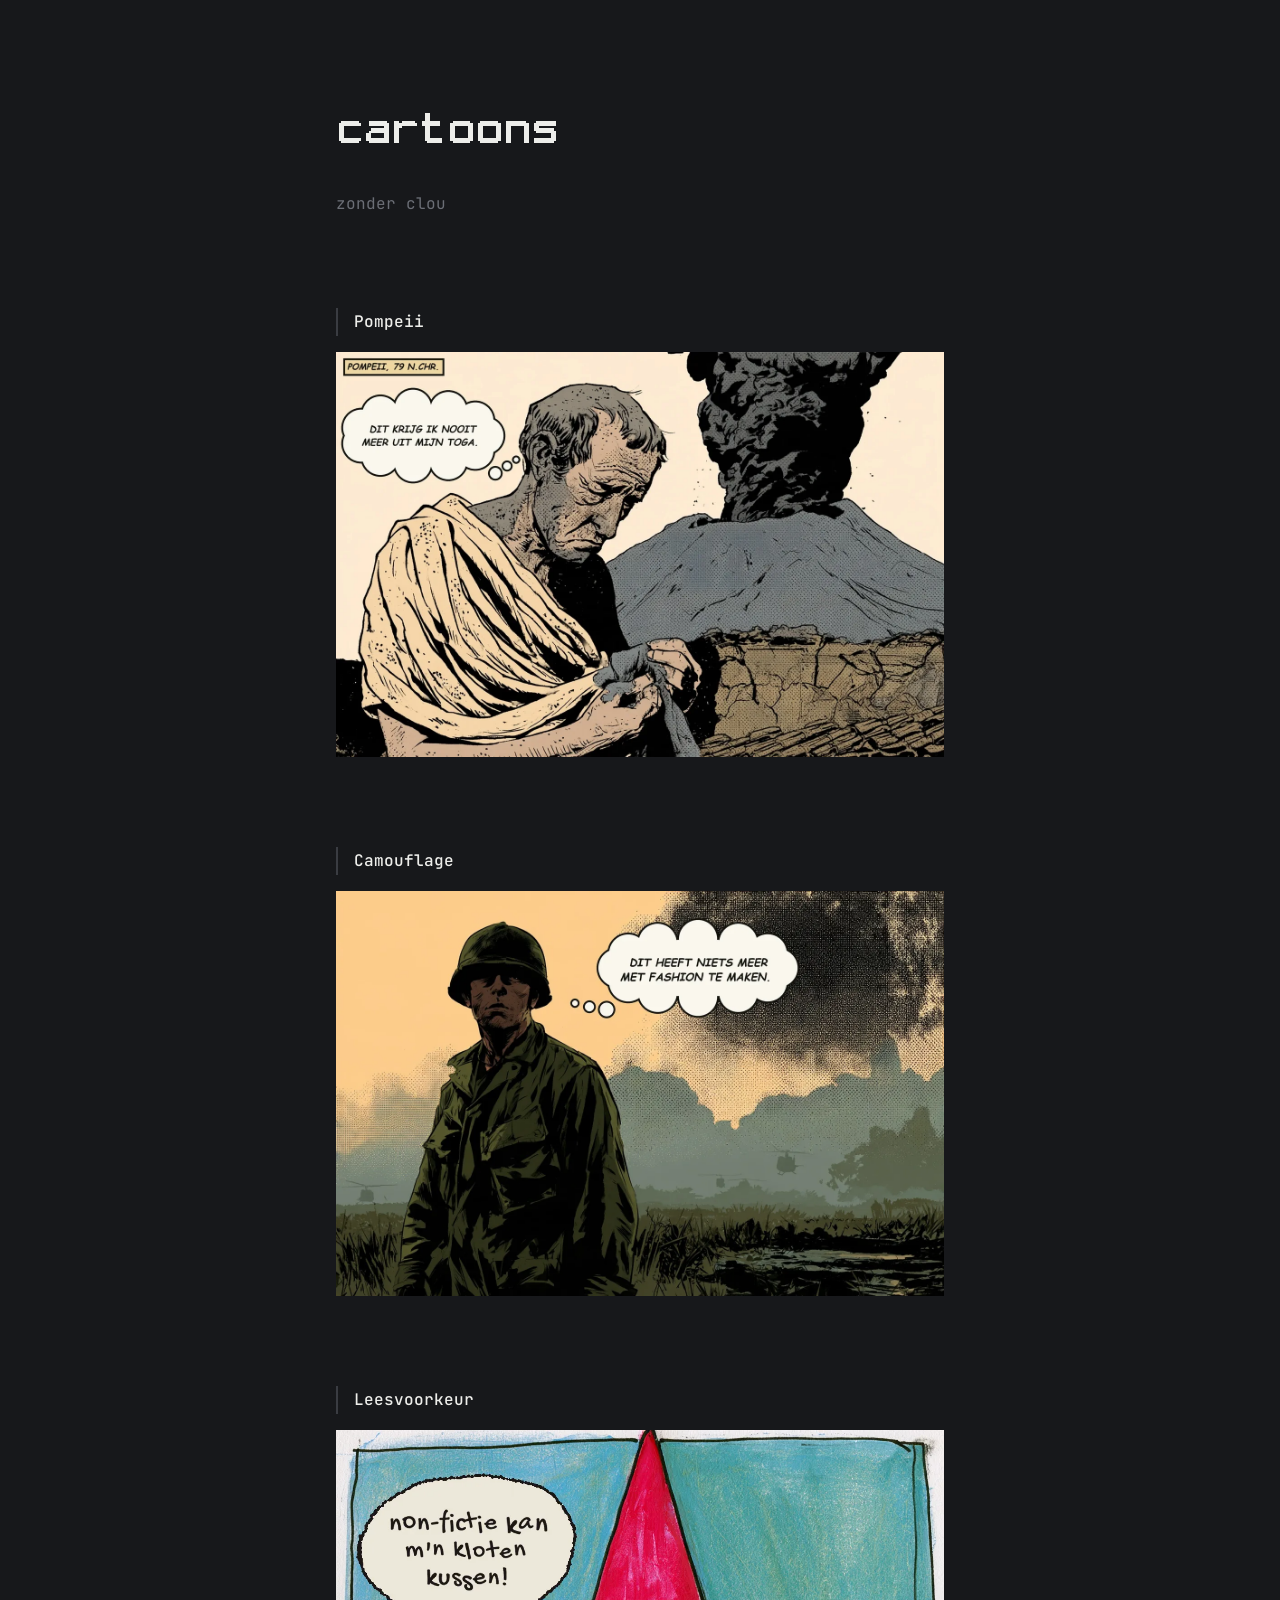
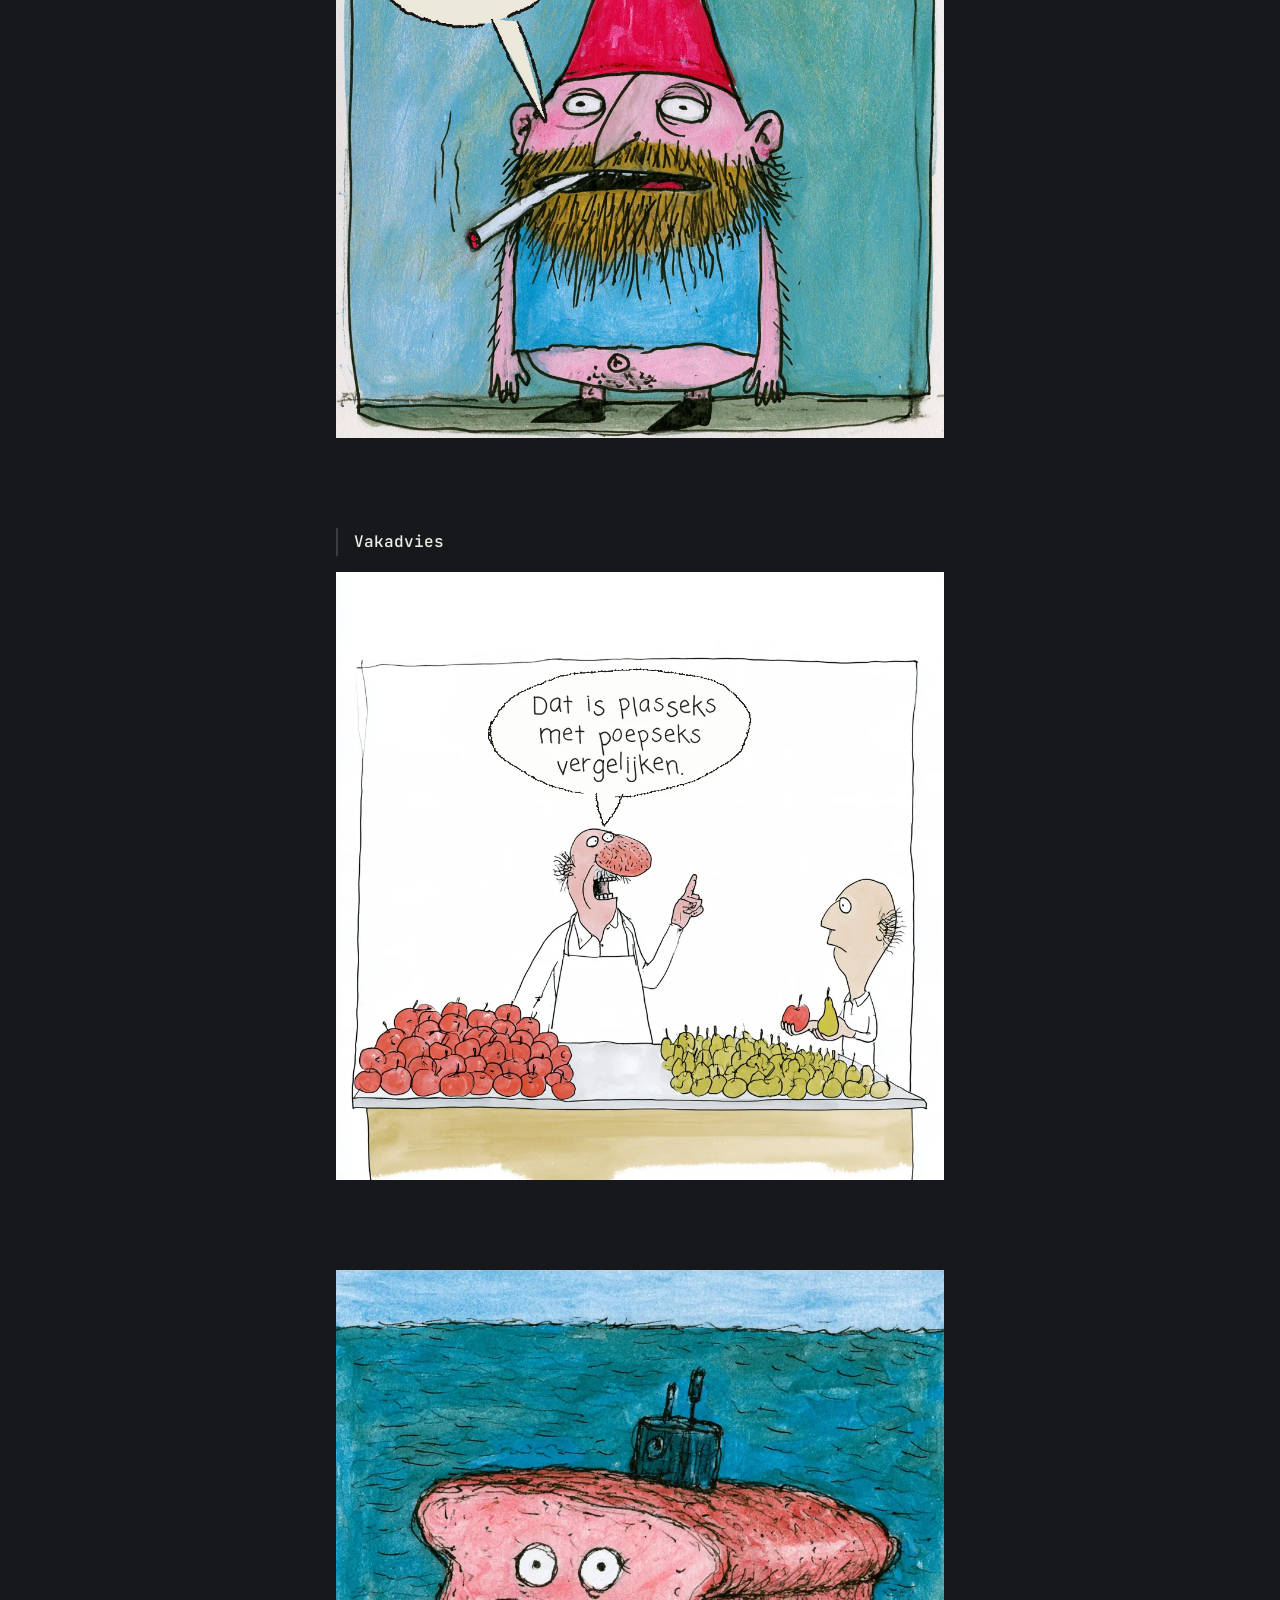
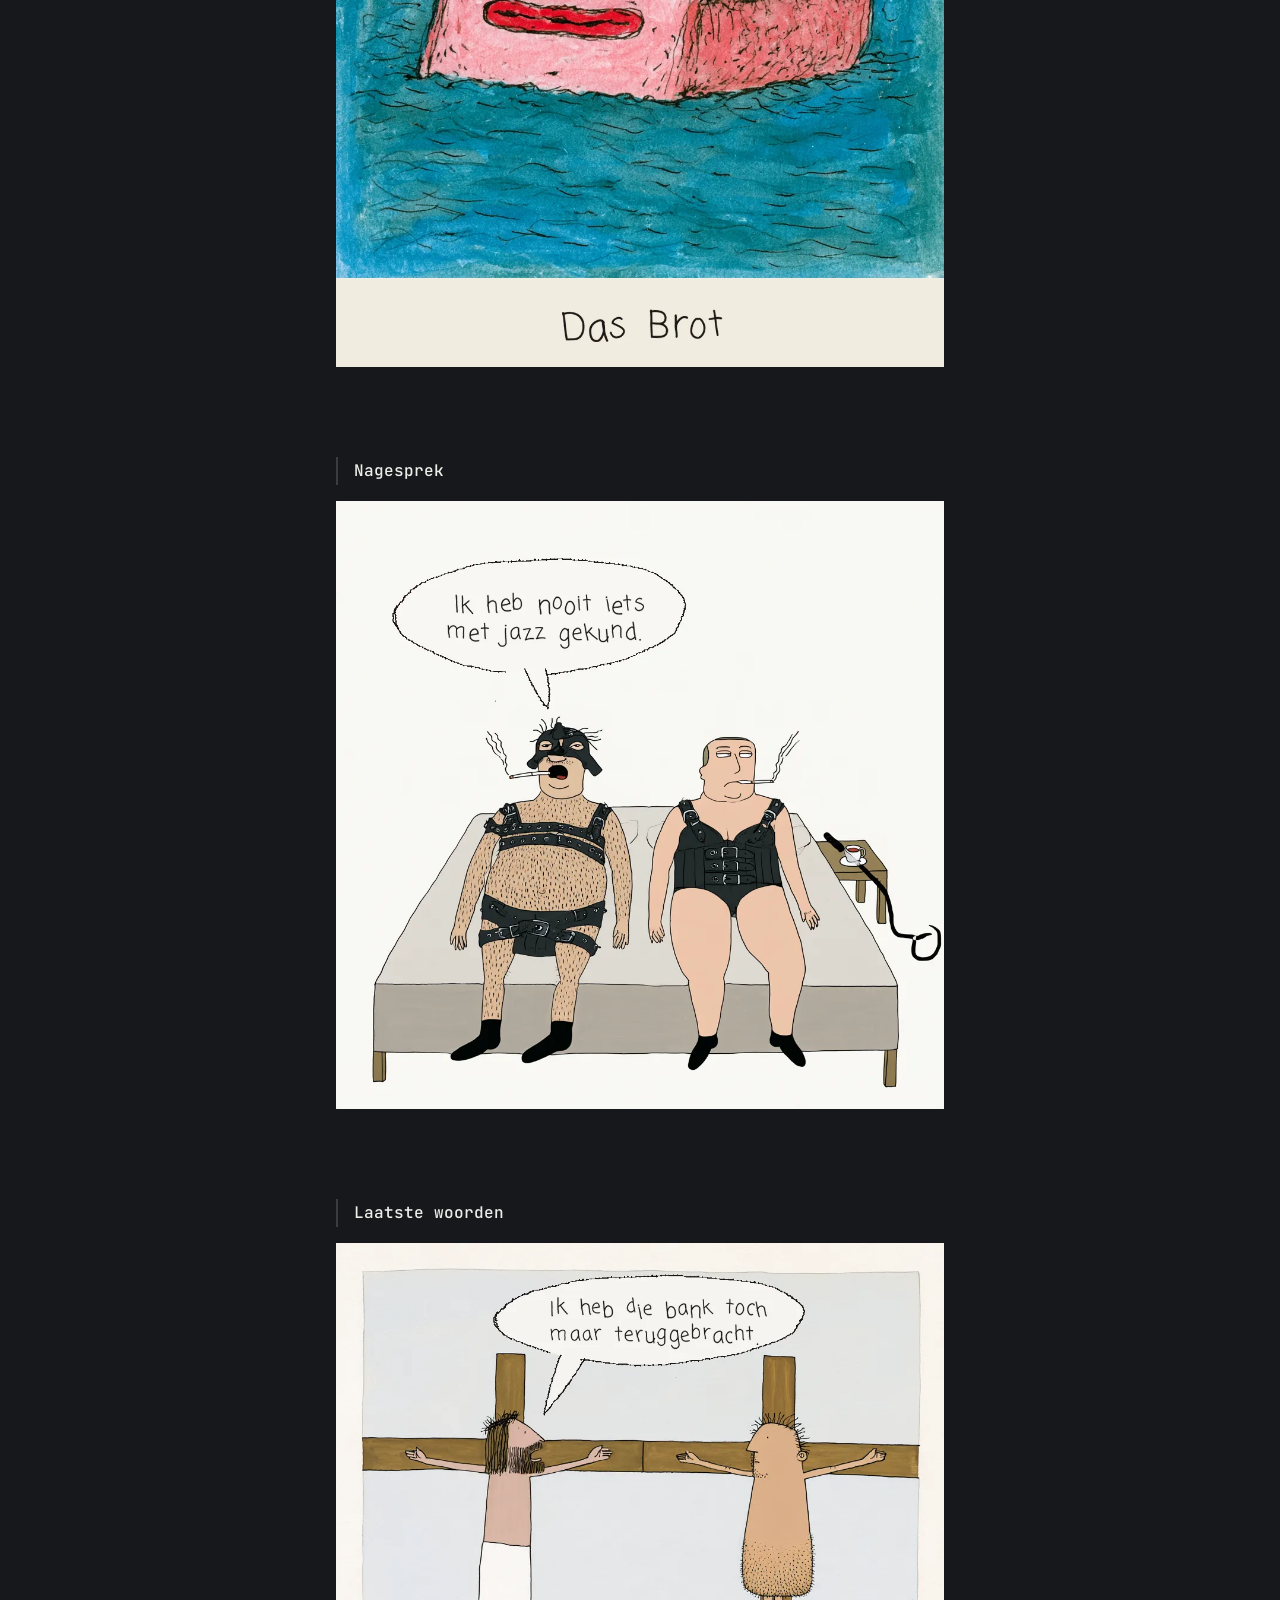
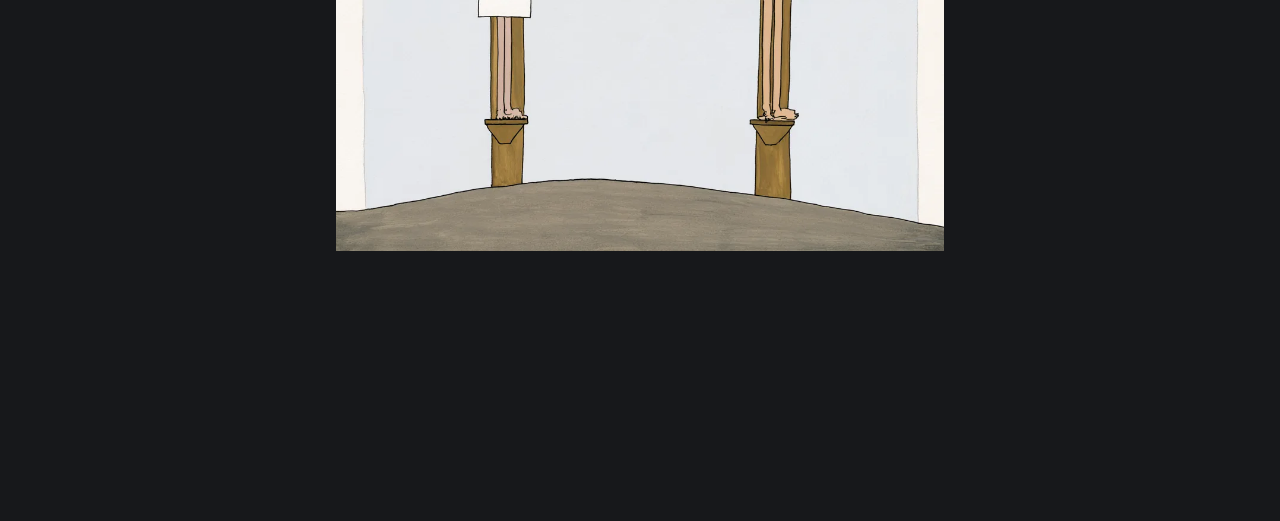
==== docs/cartoons/index.html @ 196d7d77 "feat: "Laatste woorden" op cartoons" ====
<!doctype html>
<html lang="nl">
<head>
  <meta charset="utf-8">
  <meta name="viewport" content="width=device-width, initial-scale=1">
  <title>cartoons · a-bit-odd</title>
  <link rel="icon" href="../favicon.png">
  <link rel="preconnect" href="https://fonts.googleapis.com">
  <link rel="stylesheet" href="https://fonts.googleapis.com/css2?family=JetBrains+Mono:wght@400;500&display=swap">
  <link rel="stylesheet" href="../style.css">
  <style>
    body { overflow: auto; }
    .page {
      max-width: 38rem;
      margin: 0 auto;
      padding: 12vh 16px 20vh;
      font-family: "JetBrains Mono", ui-monospace, monospace;
      font-size: 16px;
      line-height: 1.75;
      color: var(--ink);
    }
    /* 86 pixels breed tegen 77 bij curiosa, dus naar verhouding breder */
    .title { display: block; width: min(51vw, 223px); margin-bottom: 4vh; }
    .intro { color: var(--muted); margin: 0 0 10vh; }
    .title svg { width: 100%; height: auto; }
    .cartoon { margin: 0 0 10vh; }
    .cartoon h2 {
      font-size: 16px;
      font-weight: 500;
      margin: 0 0 1em;
      padding-left: 1em;
      border-left: 2px solid var(--thread);
    }
    .cartoon img { display: block; width: 100%; height: auto; }
  </style>
</head>
<body>
  <main class="page">
    <a class="title node" href="../" aria-label="terug naar a-bit-odd">
      <svg id="title" viewBox="-1 -1 88 18"></svg>
    </a>

    <p class="intro">zonder clou</p>

    <section class="cartoon">
      <h2>Pompeii</h2>
      <img src="media/pompeii.webp" width="1344" height="896" loading="lazy"
           alt="Pompeii, 79 n.Chr. Een oude Romein bekijkt de as op zijn toga terwijl de Vesuvius uitbarst. Hij denkt: dit krijg ik nooit meer uit mijn toga.">
    </section>

    <section class="cartoon">
      <h2>Camouflage</h2>
      <img src="media/soldaat.webp" width="1344" height="896" loading="lazy"
           alt="Een soldaat in een groen veldtenue staat in een moeras, met helikopters en rook achter hem. Hij denkt: dit heeft niets meer met fashion te maken.">
    </section>

    <section class="cartoon">
      <h2>Leesvoorkeur</h2>
      <img src="media/kabouter.webp" width="1024" height="1024" loading="lazy"
           alt="Een kabouter met een rode puntmuts, een ruige baard en een peuk in zijn mond staat tegen een blauwe muur. Zijn hemd is te kort voor zijn buik. Hij zegt: non-fictie kan m'n kloten kussen!">
    </section>

    <section class="cartoon">
      <h2>Vakadvies</h2>
      <img src="media/groenteboer.webp" width="1024" height="1024" loading="lazy"
           alt="Een groenteboer in een wit schort staat achter een stapel appels en een stapel peren en steekt belerend zijn vinger op. Hij zegt: dat is plasseks met poepseks vergelijken. Een kale klant met een appel en een peer in zijn handen kijkt hem wezenloos aan.">
    </section>

    <section class="cartoon">
      <img src="media/das-brot.webp" width="1024" height="1174" loading="lazy"
           alt="Das Brot. Een brood met grote ogen en rode lippen drijft in zee, met een duikbootkoepel en twee periscopen op zijn korst.">
    </section>

    <section class="cartoon">
      <h2>Nagesprek</h2>
      <img src="media/nagesprek.webp" width="1024" height="1024" loading="lazy"
           alt="Een man en een vrouw van middelbare leeftijd in leren riemenpakjes liggen naast elkaar op bed en roken een sigaret. Op het nachtkastje staan een kopje thee en een zweep. De man zegt: ik heb nooit iets met jazz gekund.">
    </section>

    <section class="cartoon">
      <h2>Laatste woorden</h2>
      <img src="media/laatste-woorden.webp" width="1024" height="1024" loading="lazy"
           alt="Jezus en een moordenaar hangen naast elkaar aan het kruis op een kale heuvel. Jezus draait zijn hoofd naar de ander en zegt: ik heb die bank toch maar teruggebracht. De moordenaar kijkt wezenloos voor zich uit.">
    </section>
  </main>

  <script src="../pixels.js"></script>
  <script>
    // Titel in pixelletters: 8 tekens × 11 − 2 = 86 pixels breed, 16 hoog
    document.getElementById("title").appendChild(Pixels.pixelWord("cartoons", 43, 8, 1));
  </script>
</body>
</html>
---- docs/style.css ----
/* Gedeeld door alle pagina's */
:root {
  --bg: #17181B;
  --thread: #3A3C42;
  --ink: #EDEDEA;
  --muted: #6B6E76;
  --red: #FF6259;
}
html, body { height: 100%; margin: 0; }
body { background: var(--bg); overflow: hidden; }
svg { display: block; width: 100vw; height: 100vh; }

.strand { stroke: var(--thread); stroke-width: 0.4; transition: stroke 0.2s; }
.pad { fill: var(--bg); }
.letters { fill: var(--ink); transition: fill 0.2s; }
.node:hover .letters, .node:focus .letters { fill: var(--red); }
.node.off .letters, .node.off:hover .letters, .node.off:focus .letters { fill: var(--muted); }
.node:focus { outline: none; }
.logo { image-rendering: pixelated; }

.info {
  position: fixed;
  left: 16px;
  right: 16px;
  bottom: 6vh;
  margin: 0;
  text-align: center;
  font-family: "JetBrains Mono", ui-monospace, monospace;
  font-size: 15px;
  color: var(--muted);
  min-height: 1.4em;
}
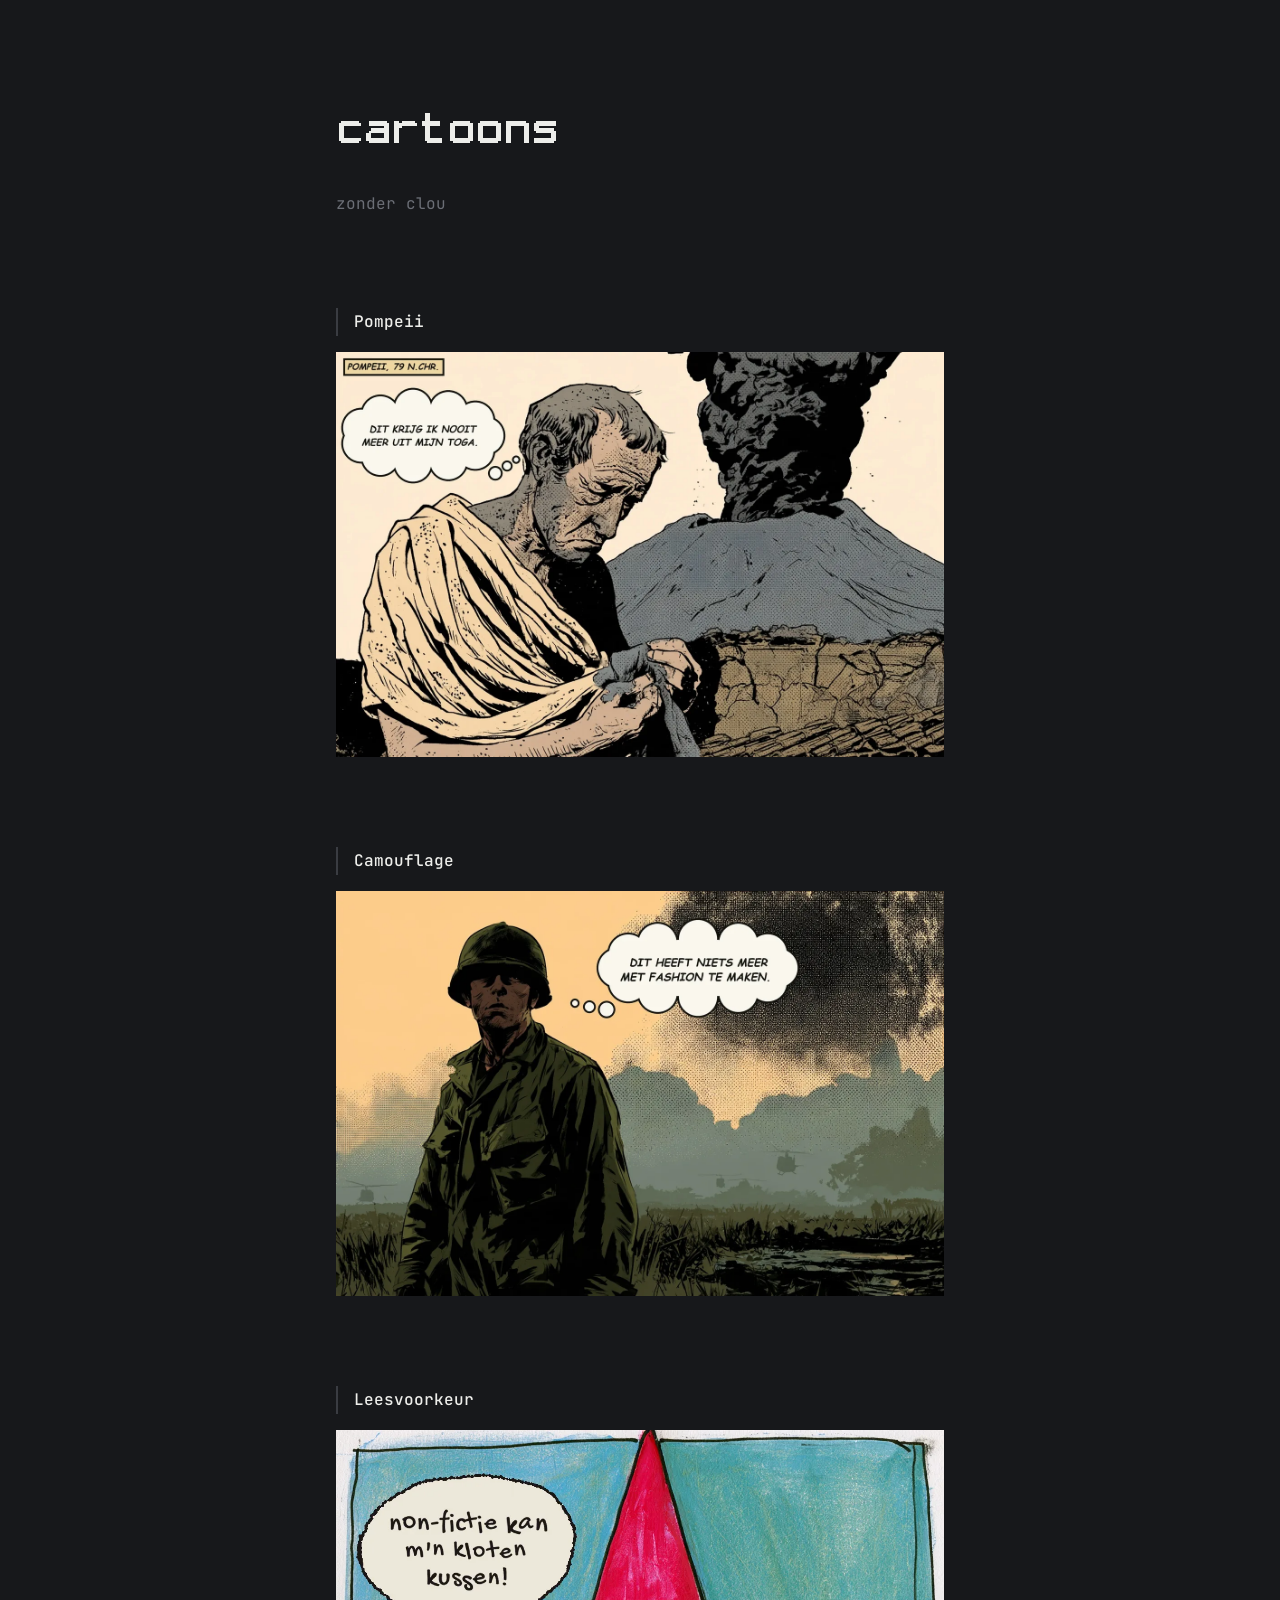
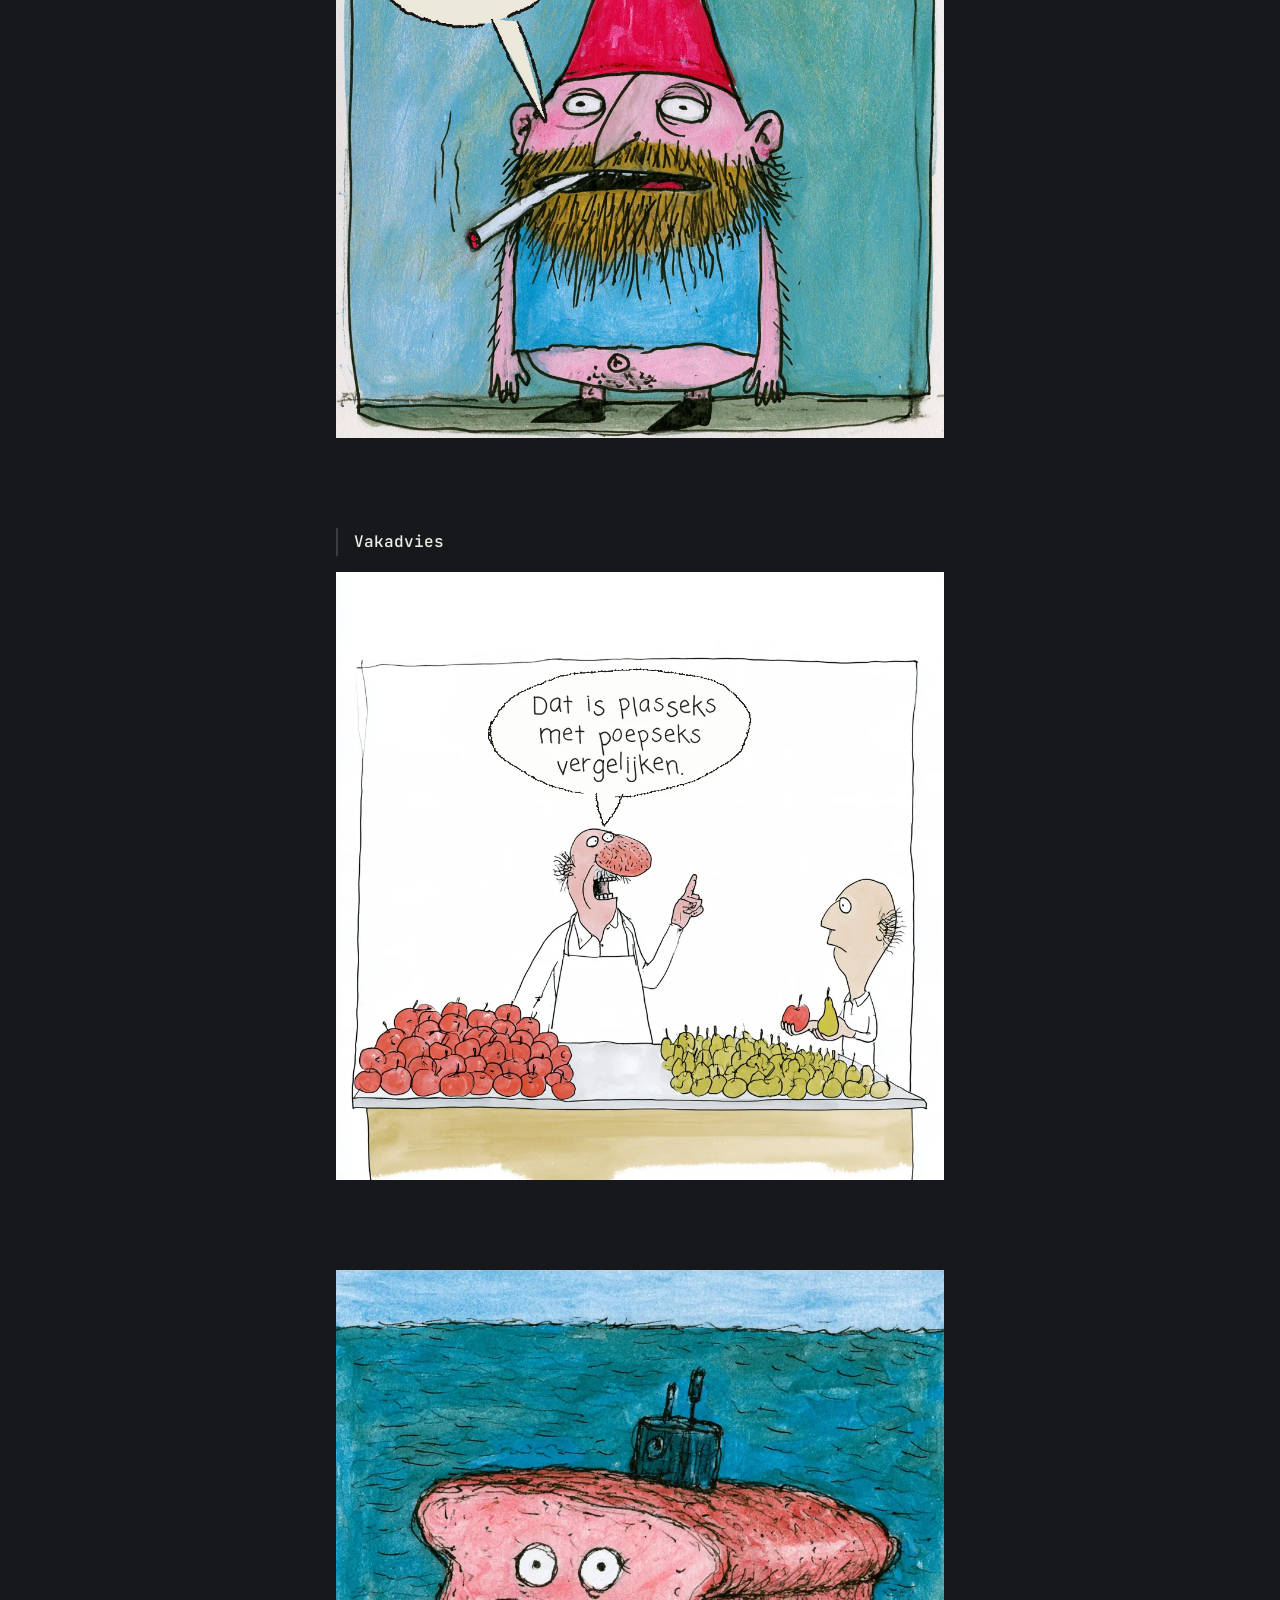
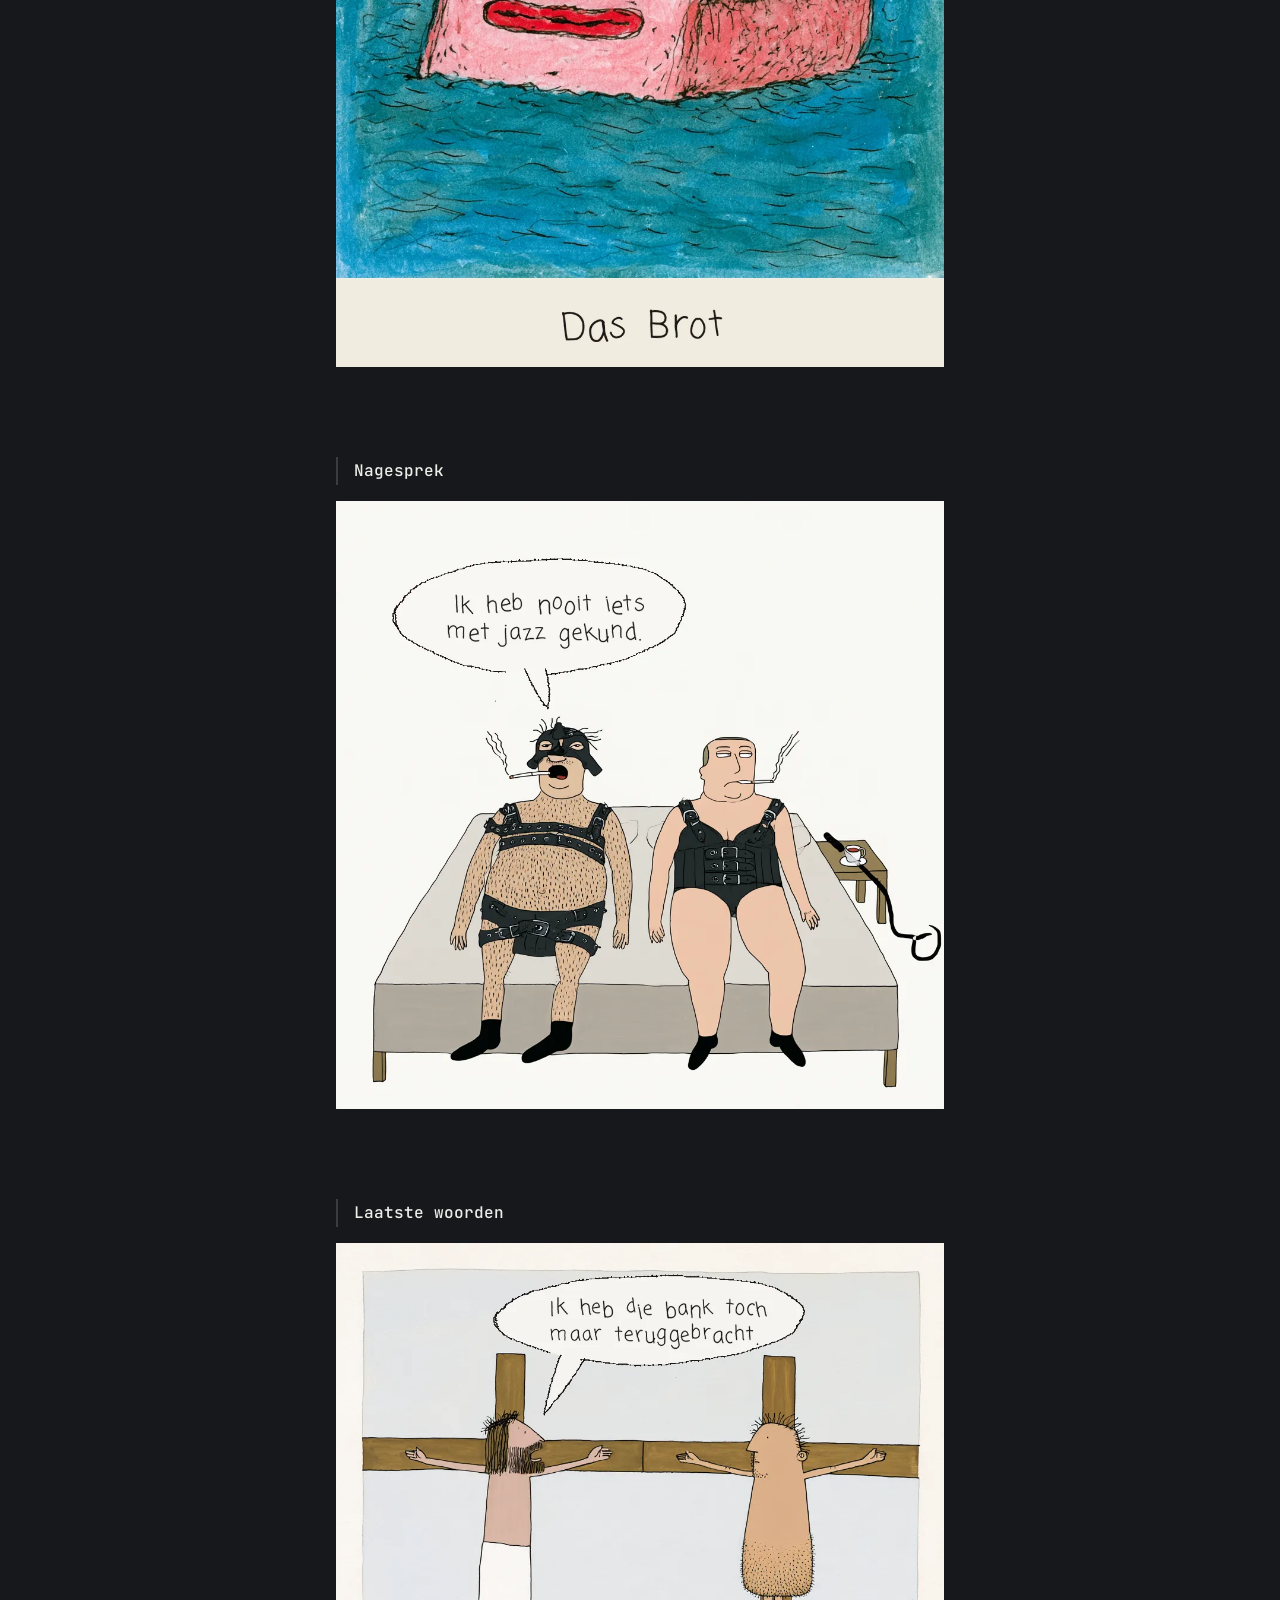
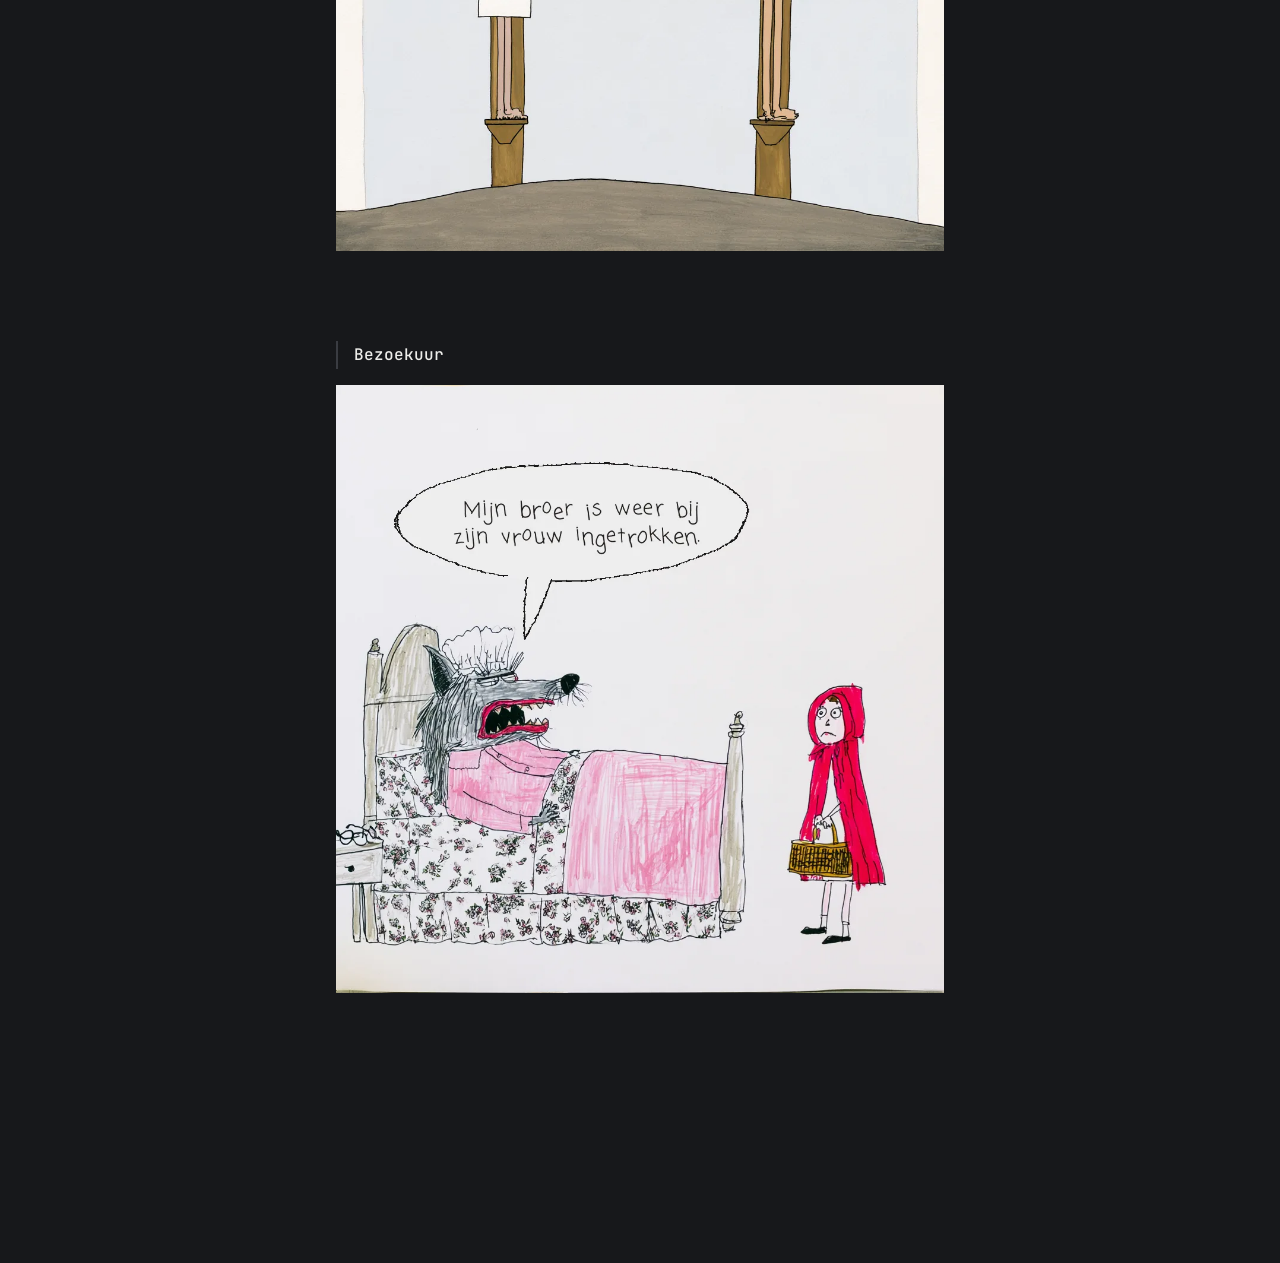
==== commit cf367928: "feat: "Bezoekuur" op cartoons" ====
--- a/docs/cartoons/index.html
+++ b/docs/cartoons/index.html
@@ -82,6 +82,12 @@
       <img src="media/laatste-woorden.webp" width="1024" height="1024" loading="lazy"
            alt="Jezus en een moordenaar hangen naast elkaar aan het kruis op een kale heuvel. Jezus draait zijn hoofd naar de ander en zegt: ik heb die bank toch maar teruggebracht. De moordenaar kijkt wezenloos voor zich uit.">
     </section>
+
+    <section class="cartoon">
+      <h2>Bezoekuur</h2>
+      <img src="media/bezoekuur.webp" width="1024" height="1024" loading="lazy"
+           alt="Een kindertekening in viltstift: de wolf ligt met een nachtmuts in oma's bed onder een bloemetjessprei, en Roodkapje staat met haar mandje naast het bed. De wolf zegt: mijn broer is weer bij zijn vrouw ingetrokken.">
+    </section>
   </main>
 
   <script src="../pixels.js"></script>
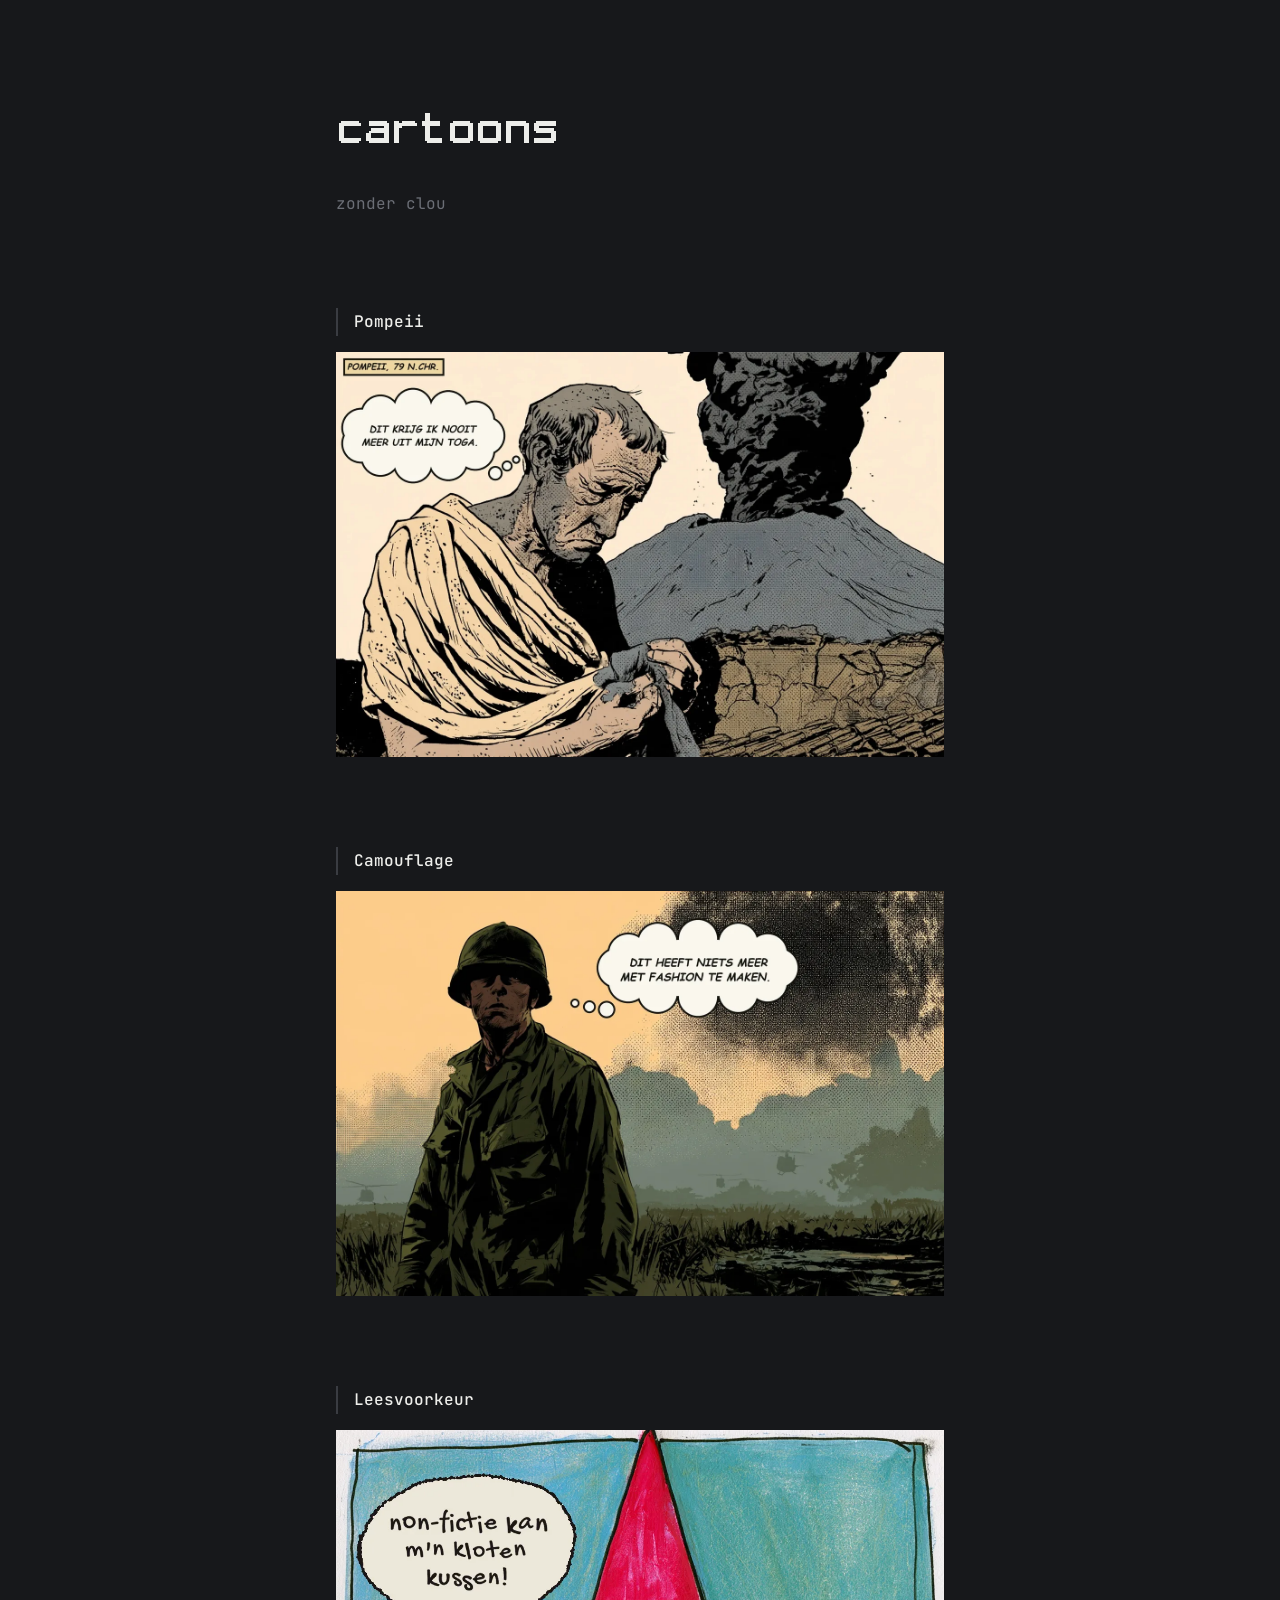
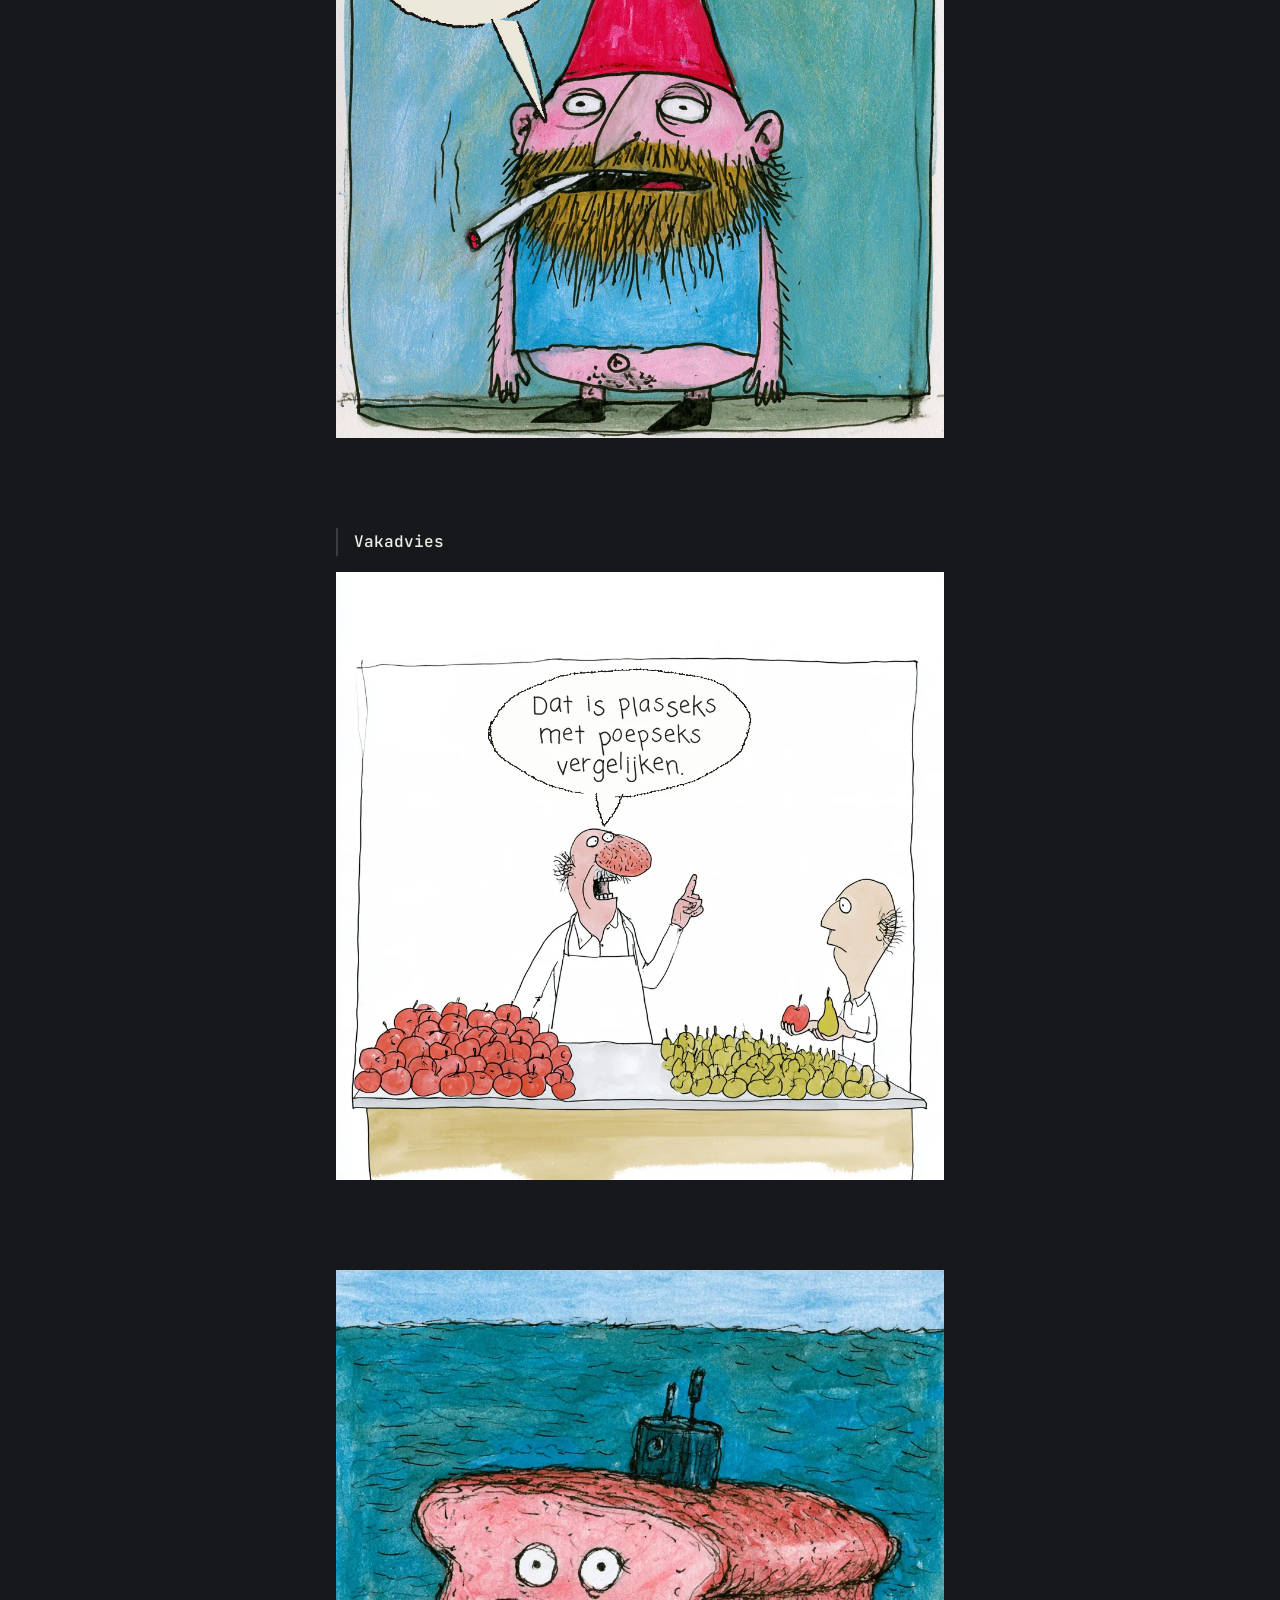
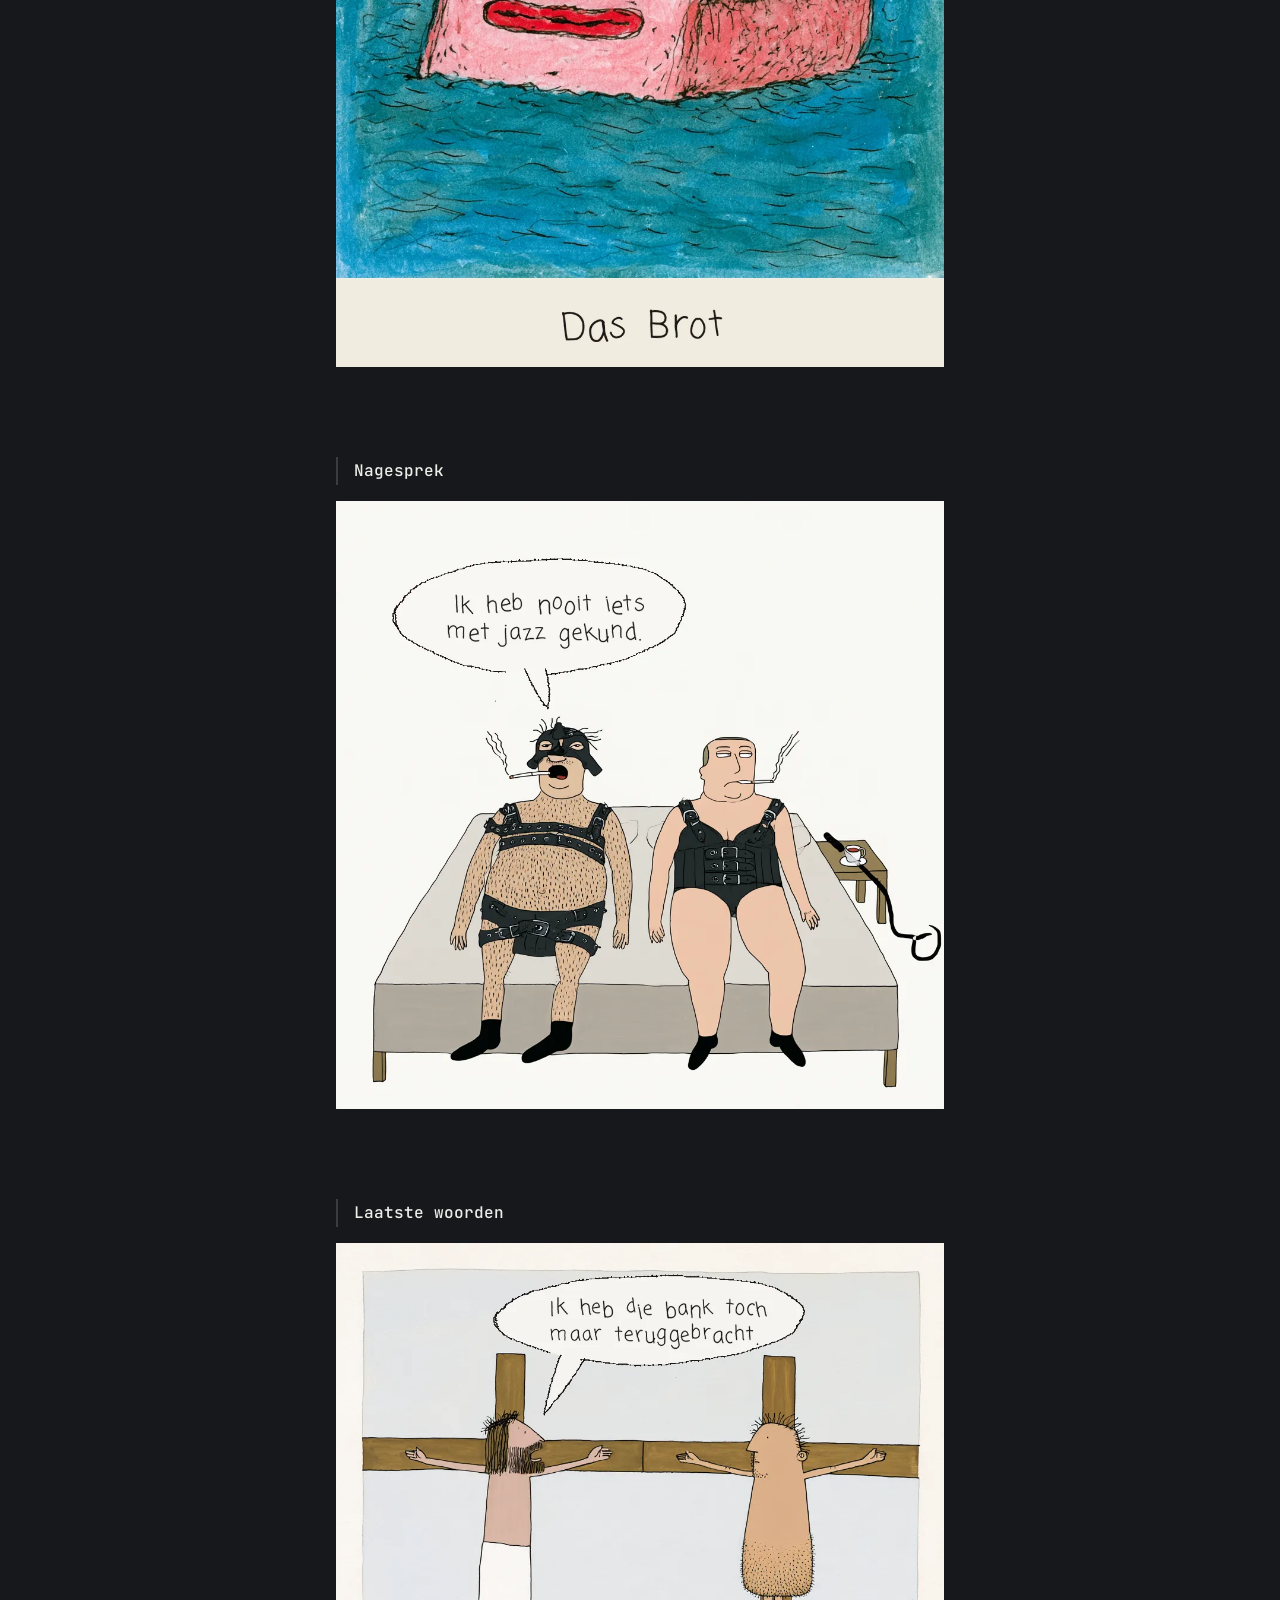
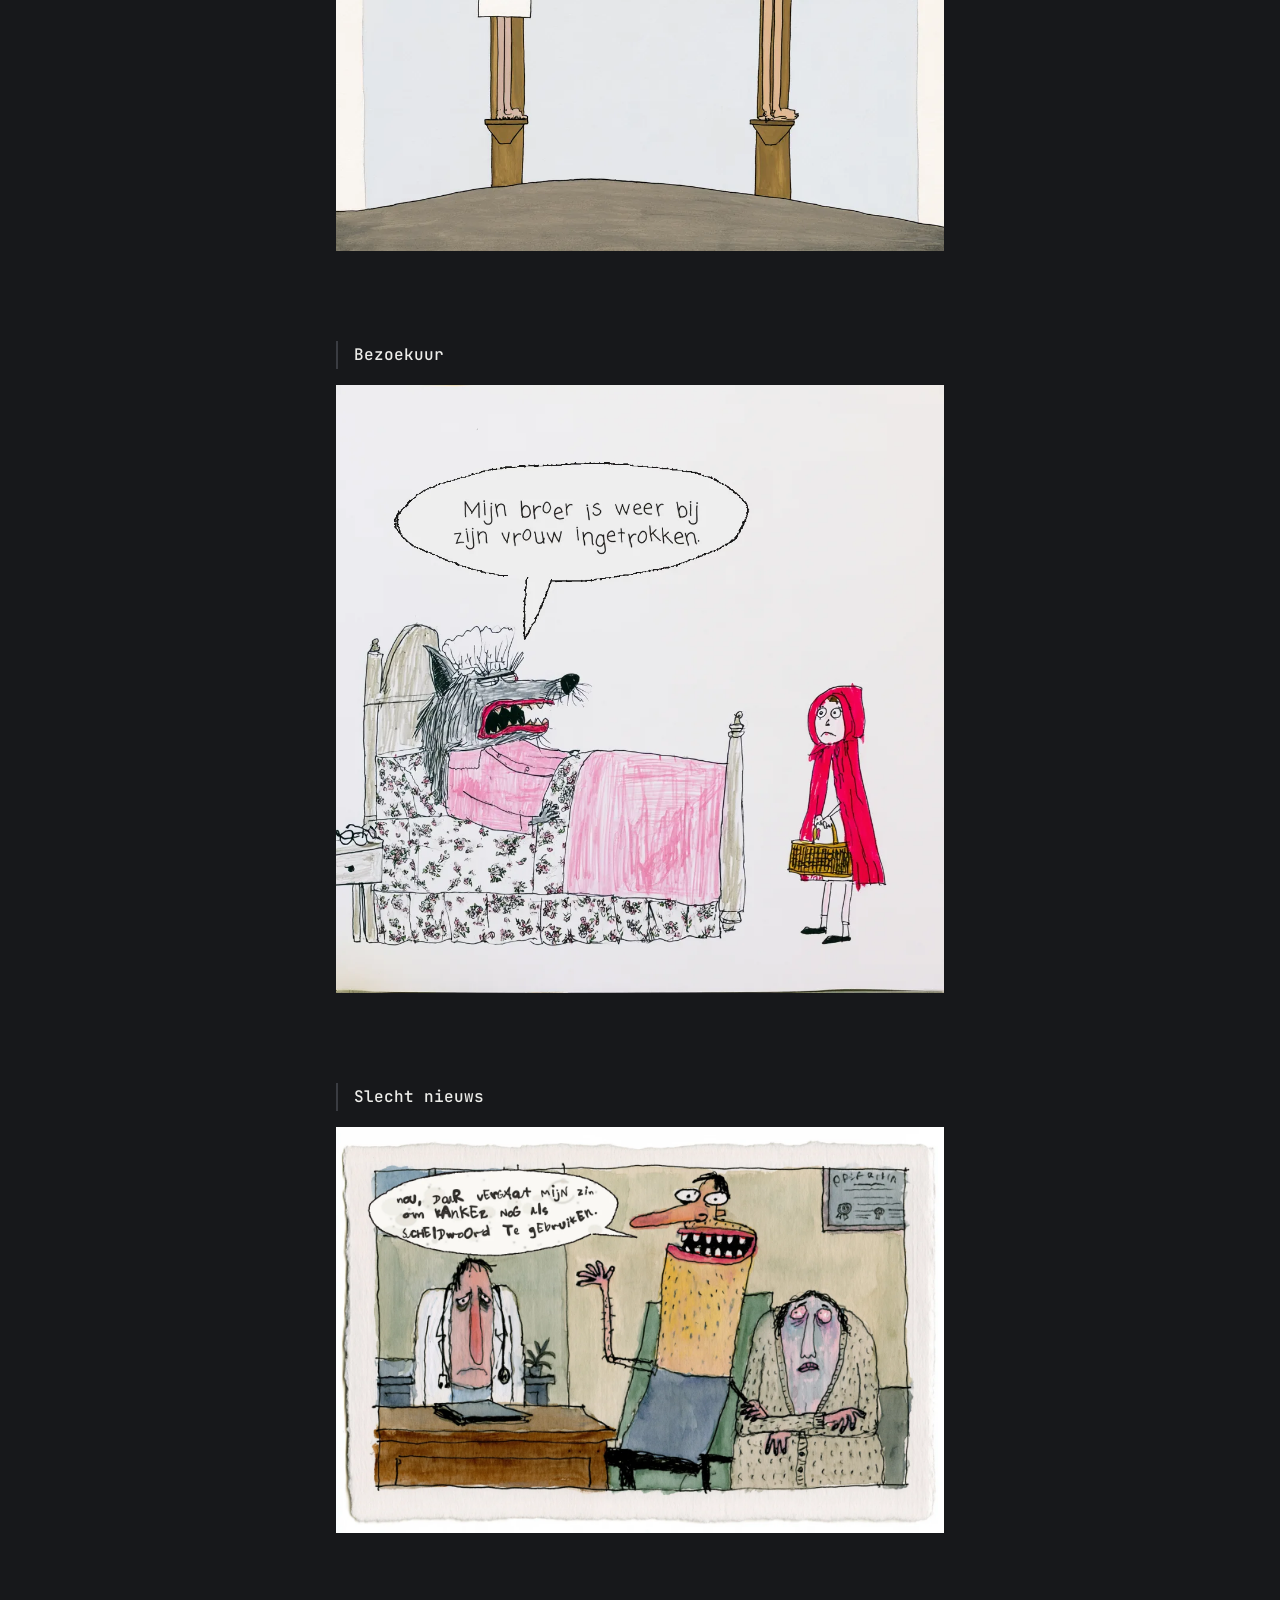
==== commit 219172e6: "feat: cartoon Slecht nieuws toegevoegd" ====
--- a/docs/cartoons/index.html
+++ b/docs/cartoons/index.html
@@ -88,6 +88,12 @@
       <img src="media/bezoekuur.webp" width="1024" height="1024" loading="lazy"
            alt="Een kindertekening in viltstift: de wolf ligt met een nachtmuts in oma's bed onder een bloemetjessprei, en Roodkapje staat met haar mandje naast het bed. De wolf zegt: mijn broer is weer bij zijn vrouw ingetrokken.">
     </section>
+
+    <section class="cartoon">
+      <h2>Slecht nieuws</h2>
+      <img src="media/slecht-nieuws.webp" width="1536" height="1024" loading="lazy"
+           alt="Een aquarel in de spreekkamer: een sombere dokter zit achter zijn bureau, naast hem een man met een enorme neus en een mond vol tanden die vrolijk zwaait, en zijn vrouw die geschrokken kijkt. De man zegt: nou, daar vergaat mijn zin om kanker nog als scheldwoord te gebruiken.">
+    </section>
   </main>
 
   <script src="../pixels.js"></script>
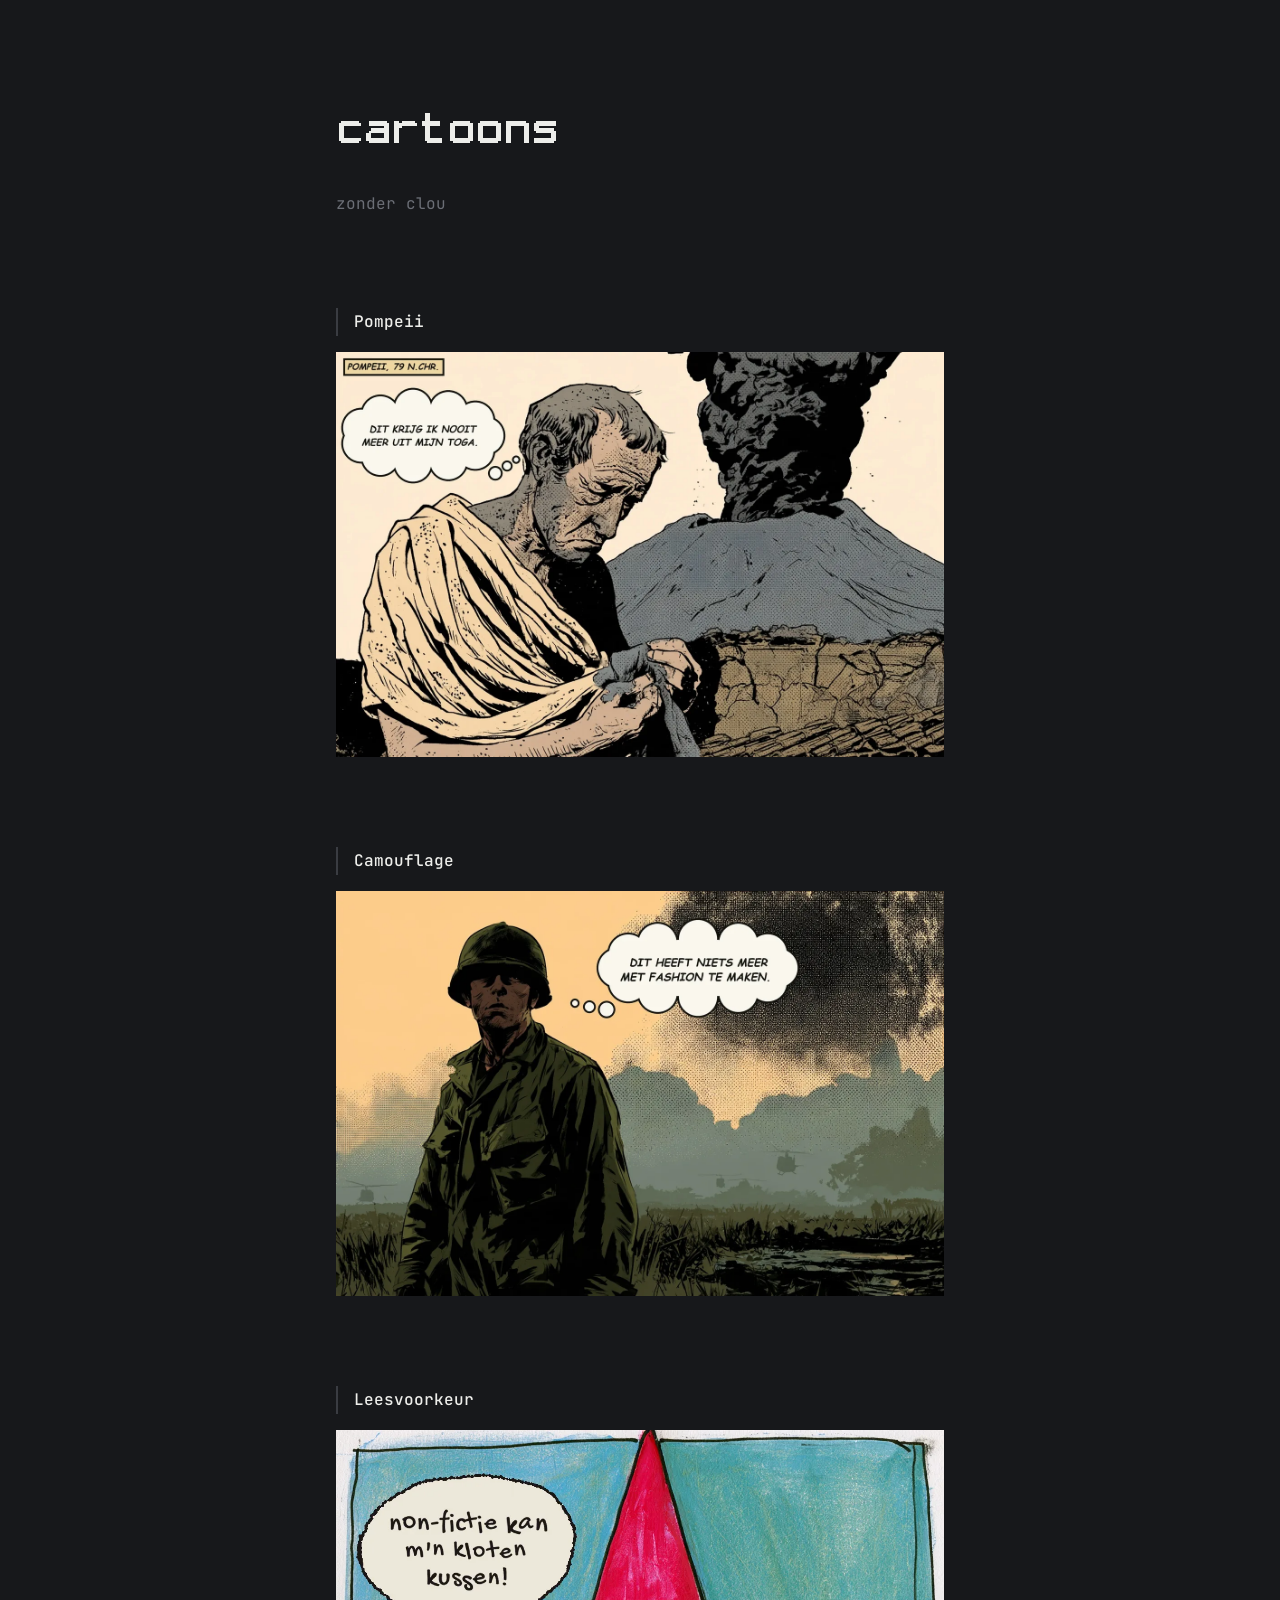
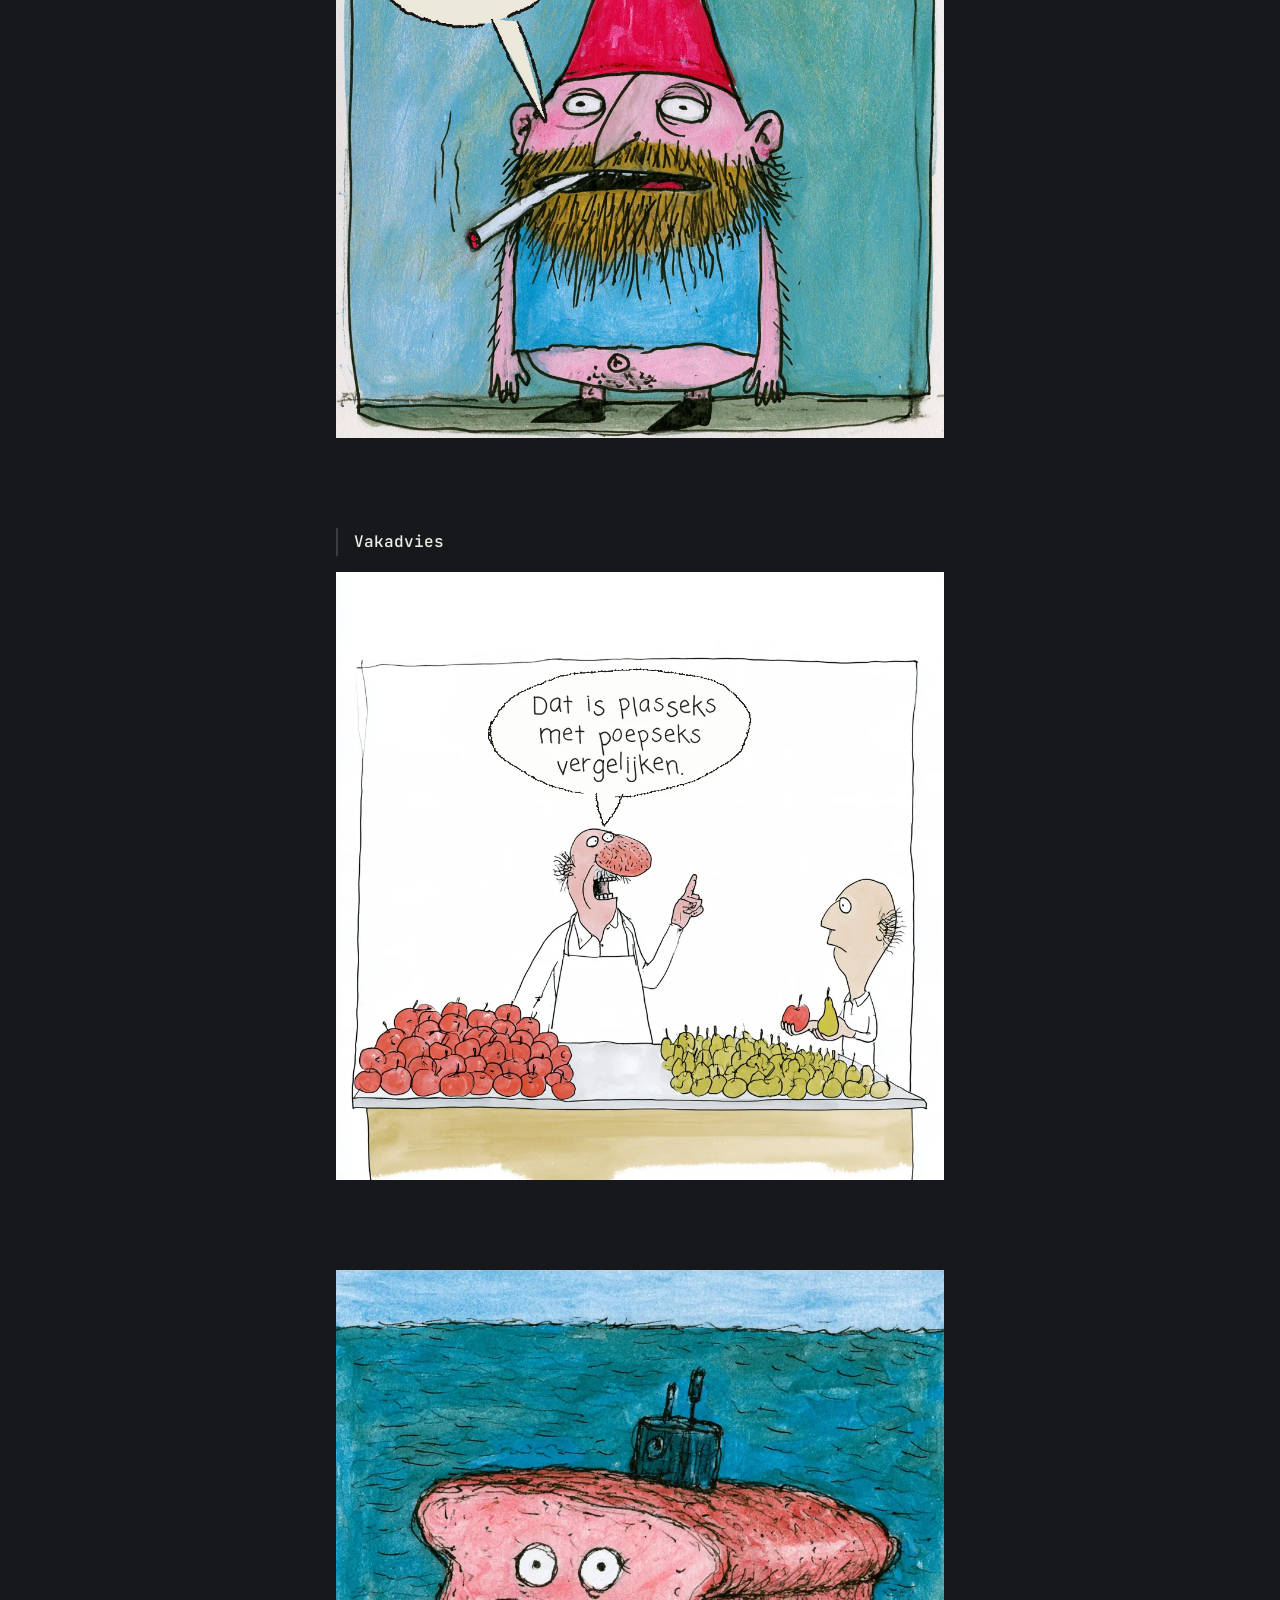
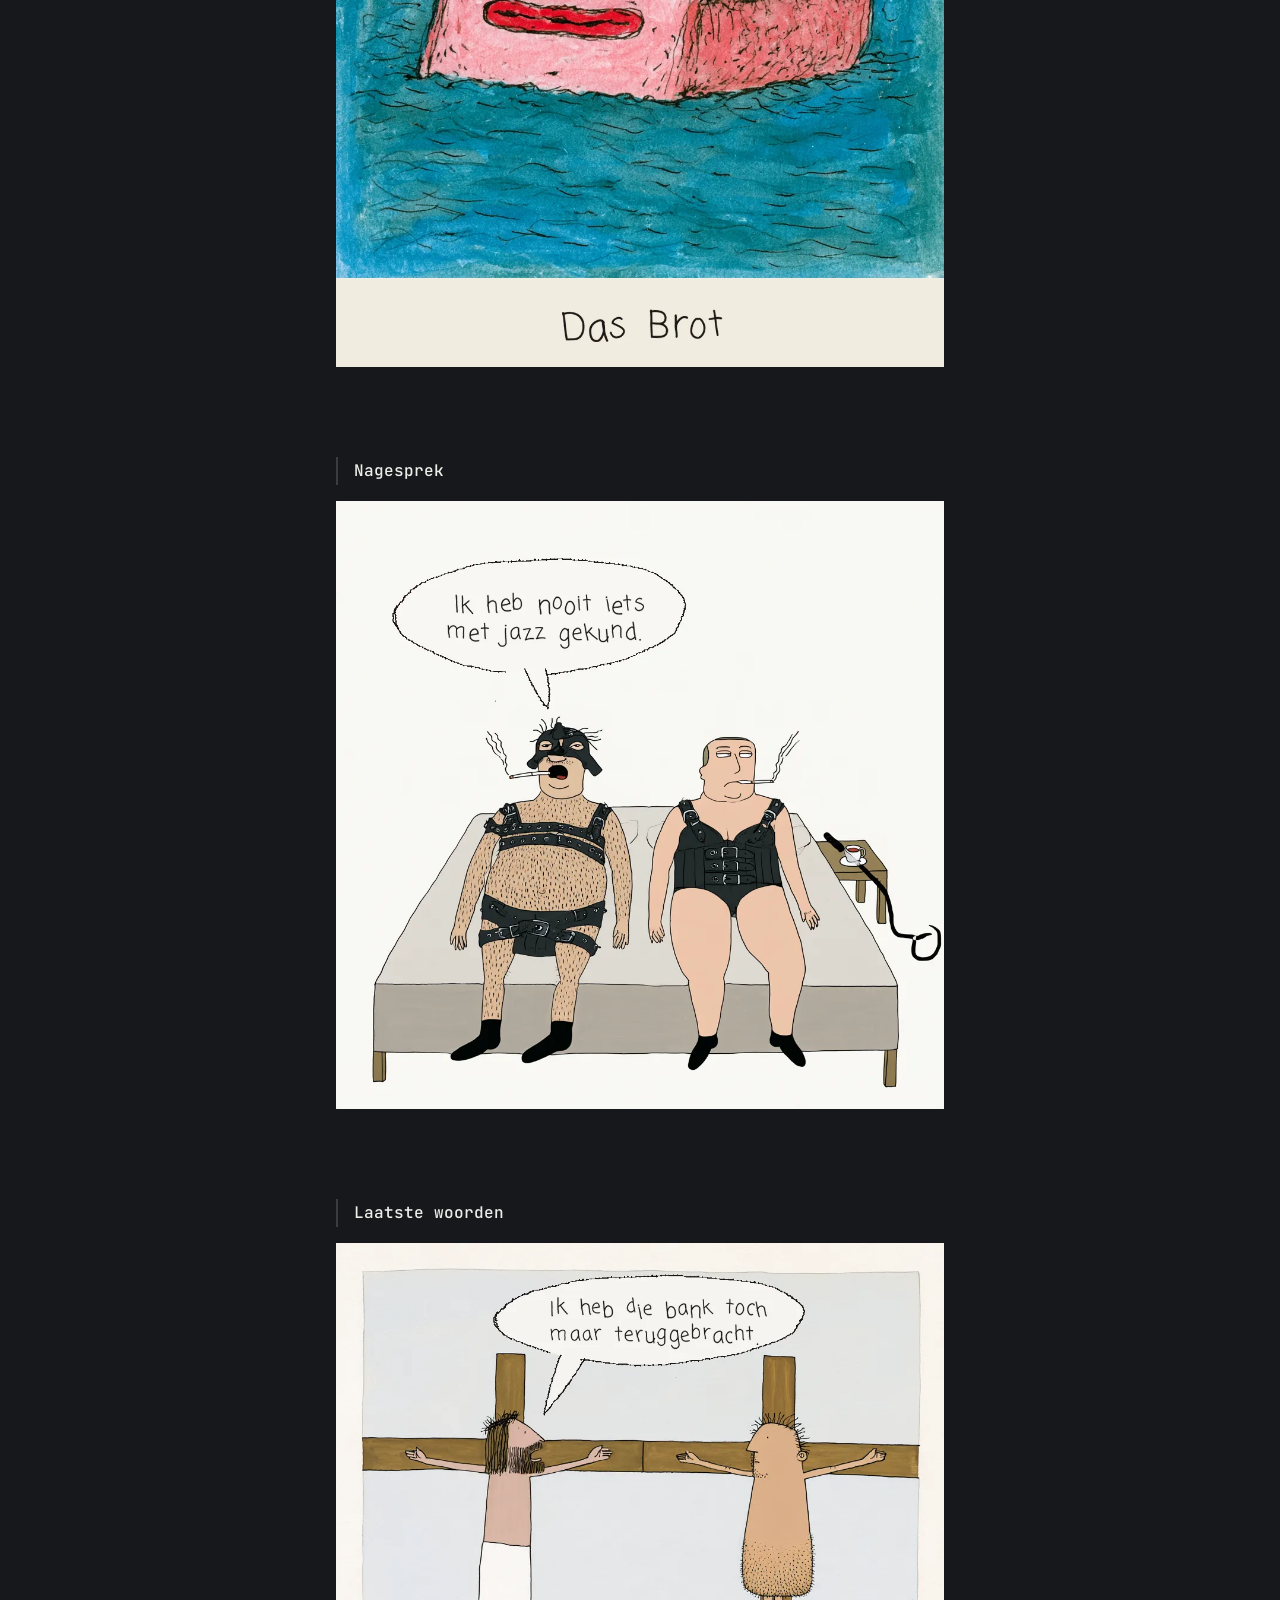
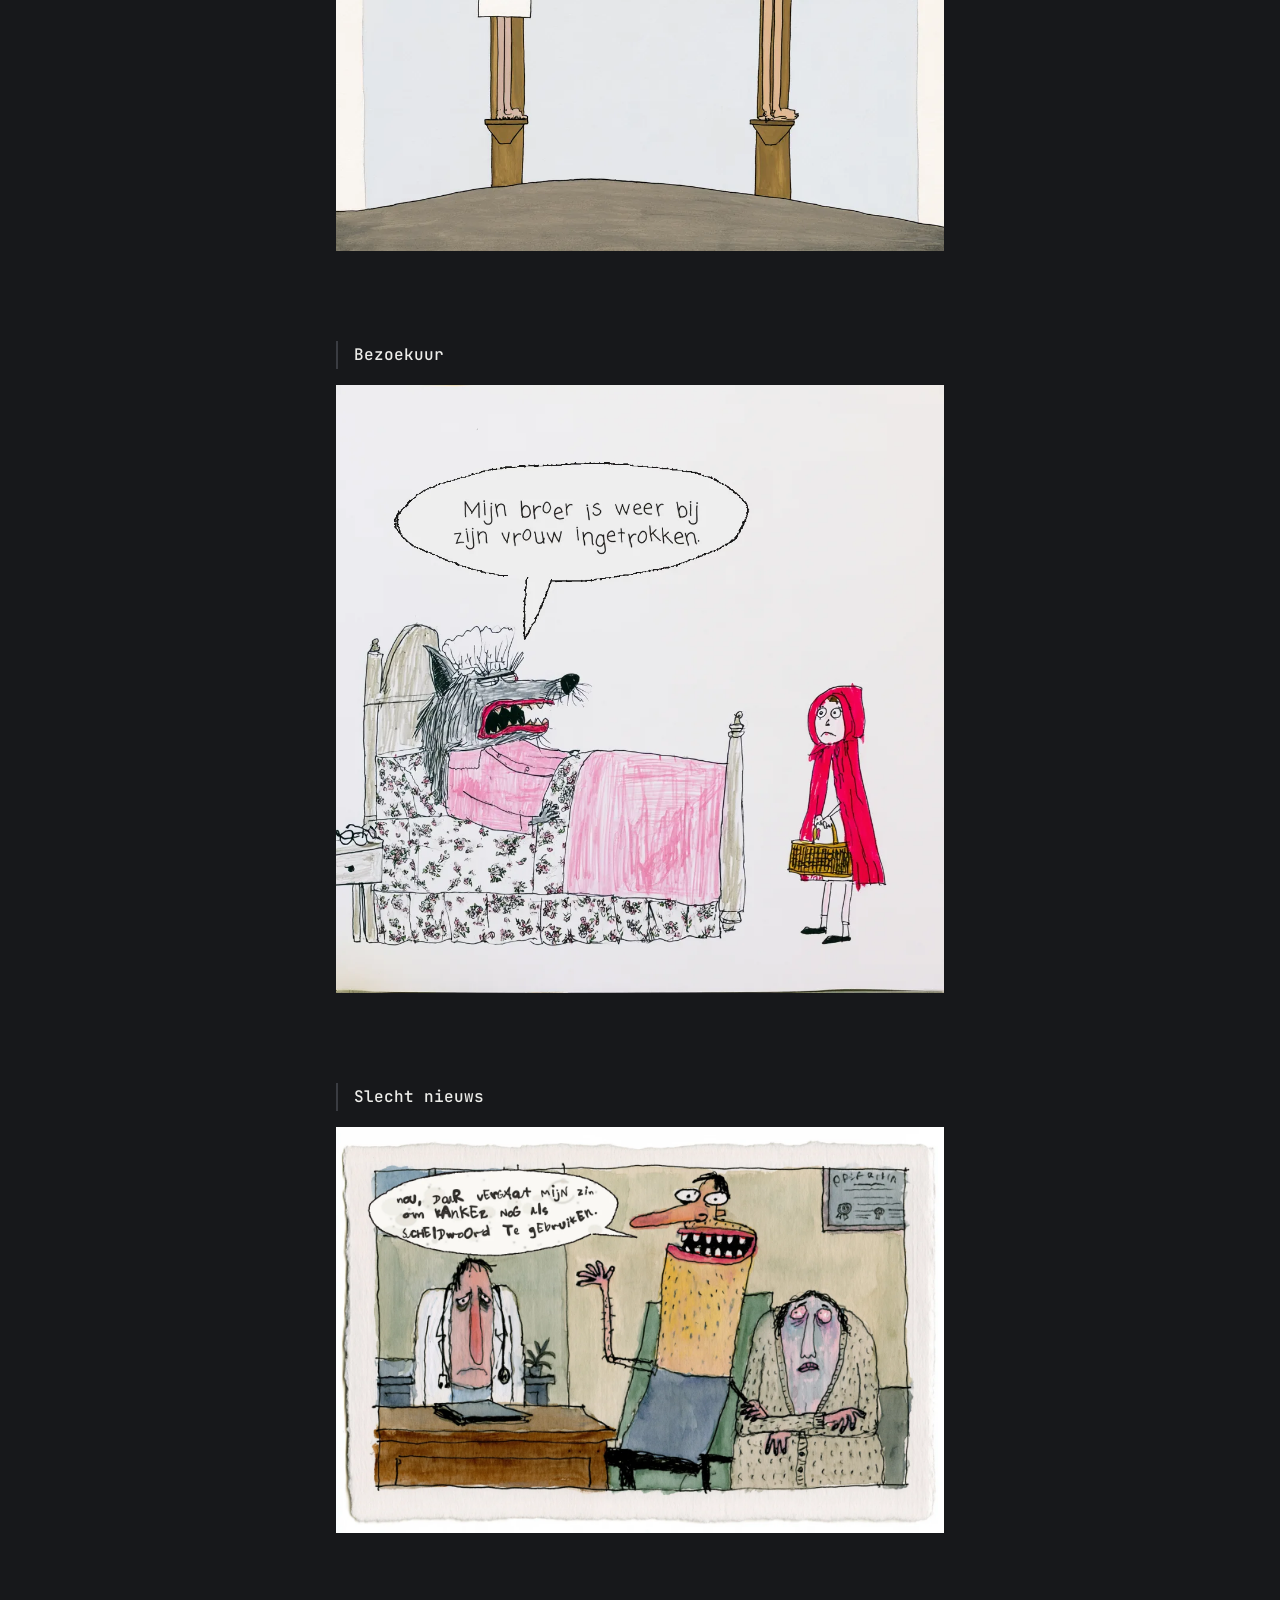
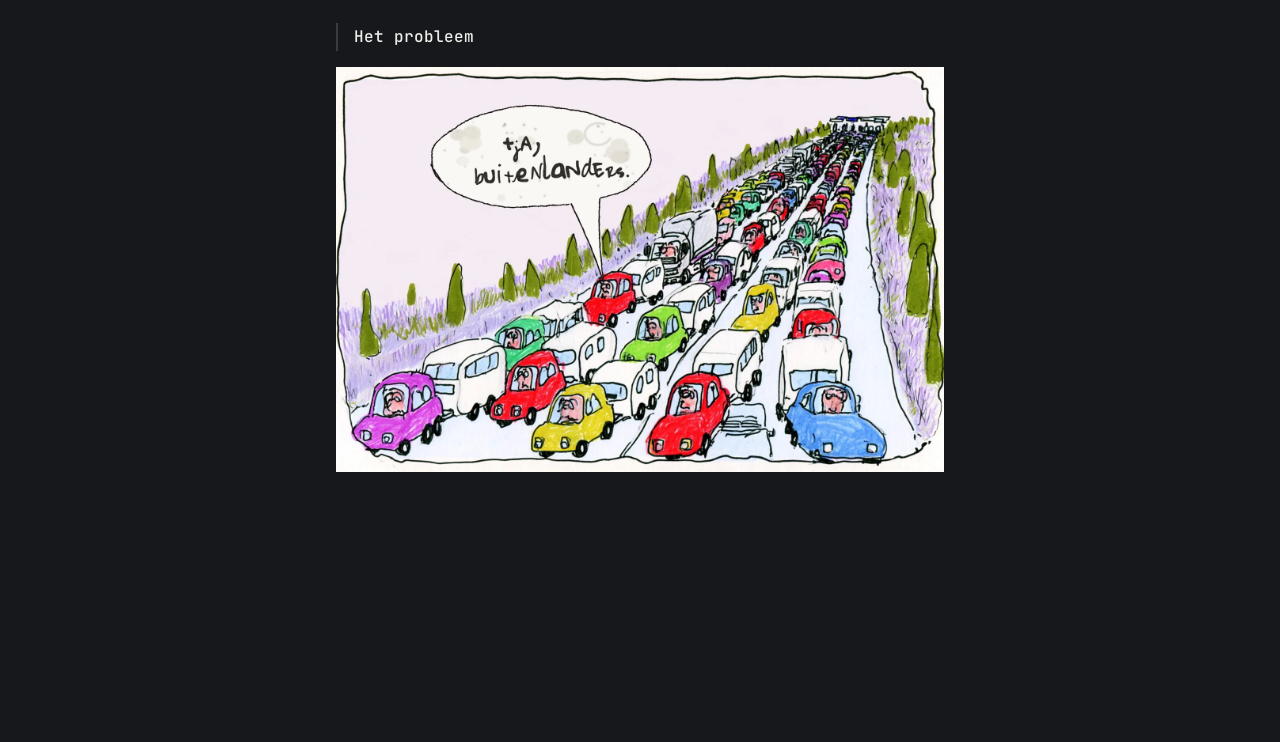
==== commit 647f4741: "feat: cartoon Het probleem toegevoegd" ====
--- a/docs/cartoons/index.html
+++ b/docs/cartoons/index.html
@@ -94,6 +94,12 @@
       <img src="media/slecht-nieuws.webp" width="1536" height="1024" loading="lazy"
            alt="Een aquarel in de spreekkamer: een sombere dokter zit achter zijn bureau, naast hem een man met een enorme neus en een mond vol tanden die vrolijk zwaait, en zijn vrouw die geschrokken kijkt. De man zegt: nou, daar vergaat mijn zin om kanker nog als scheldwoord te gebruiken.">
     </section>
+
+    <section class="cartoon">
+      <h2>Het probleem</h2>
+      <img src="media/het-probleem.webp" width="1536" height="1024" loading="lazy"
+           alt="Een kindertekening in viltstift: een Franse snelweg tussen lavendelvelden en cipressen staat vast, beide rijstroken vol met kleine auto's, vrachtwagens en tientallen witte caravans tot aan de tolpoortjes. Een man in een rode auto zegt: tja, buitenlanders.">
+    </section>
   </main>
 
   <script src="../pixels.js"></script>
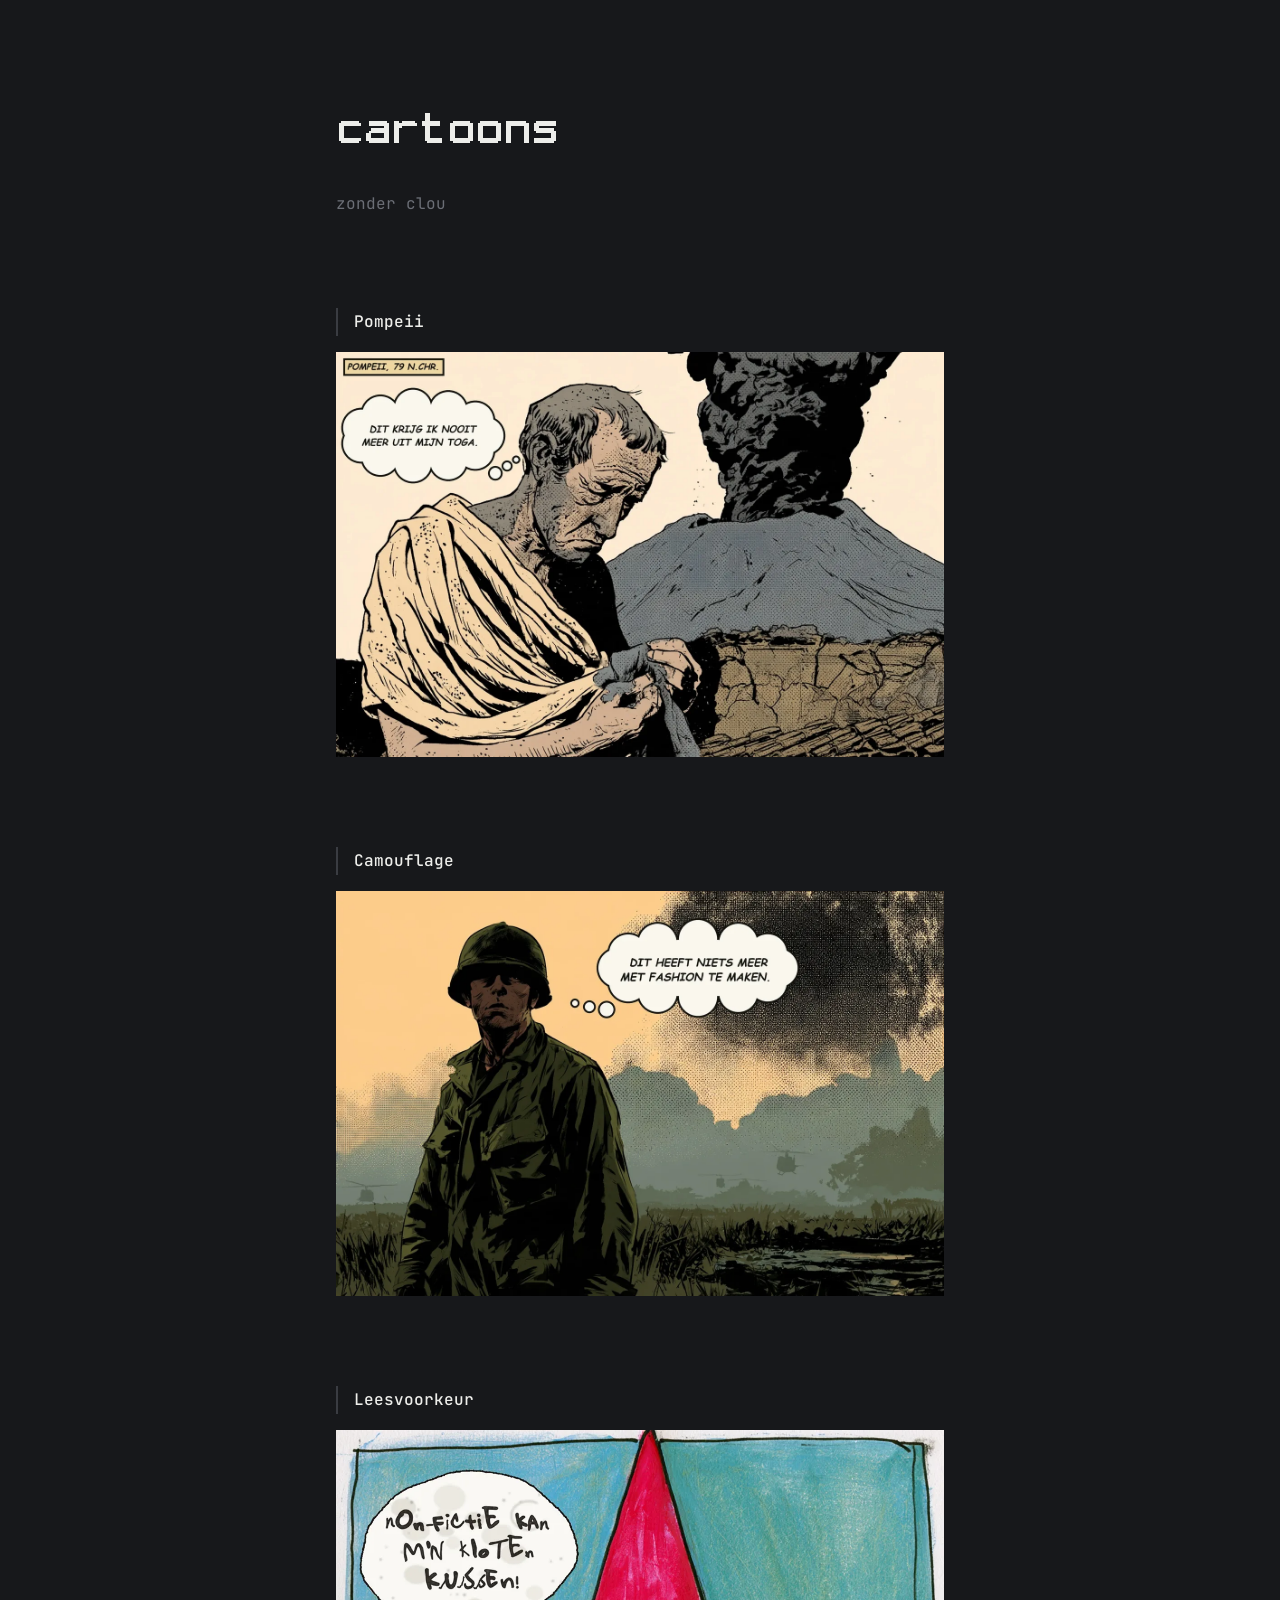
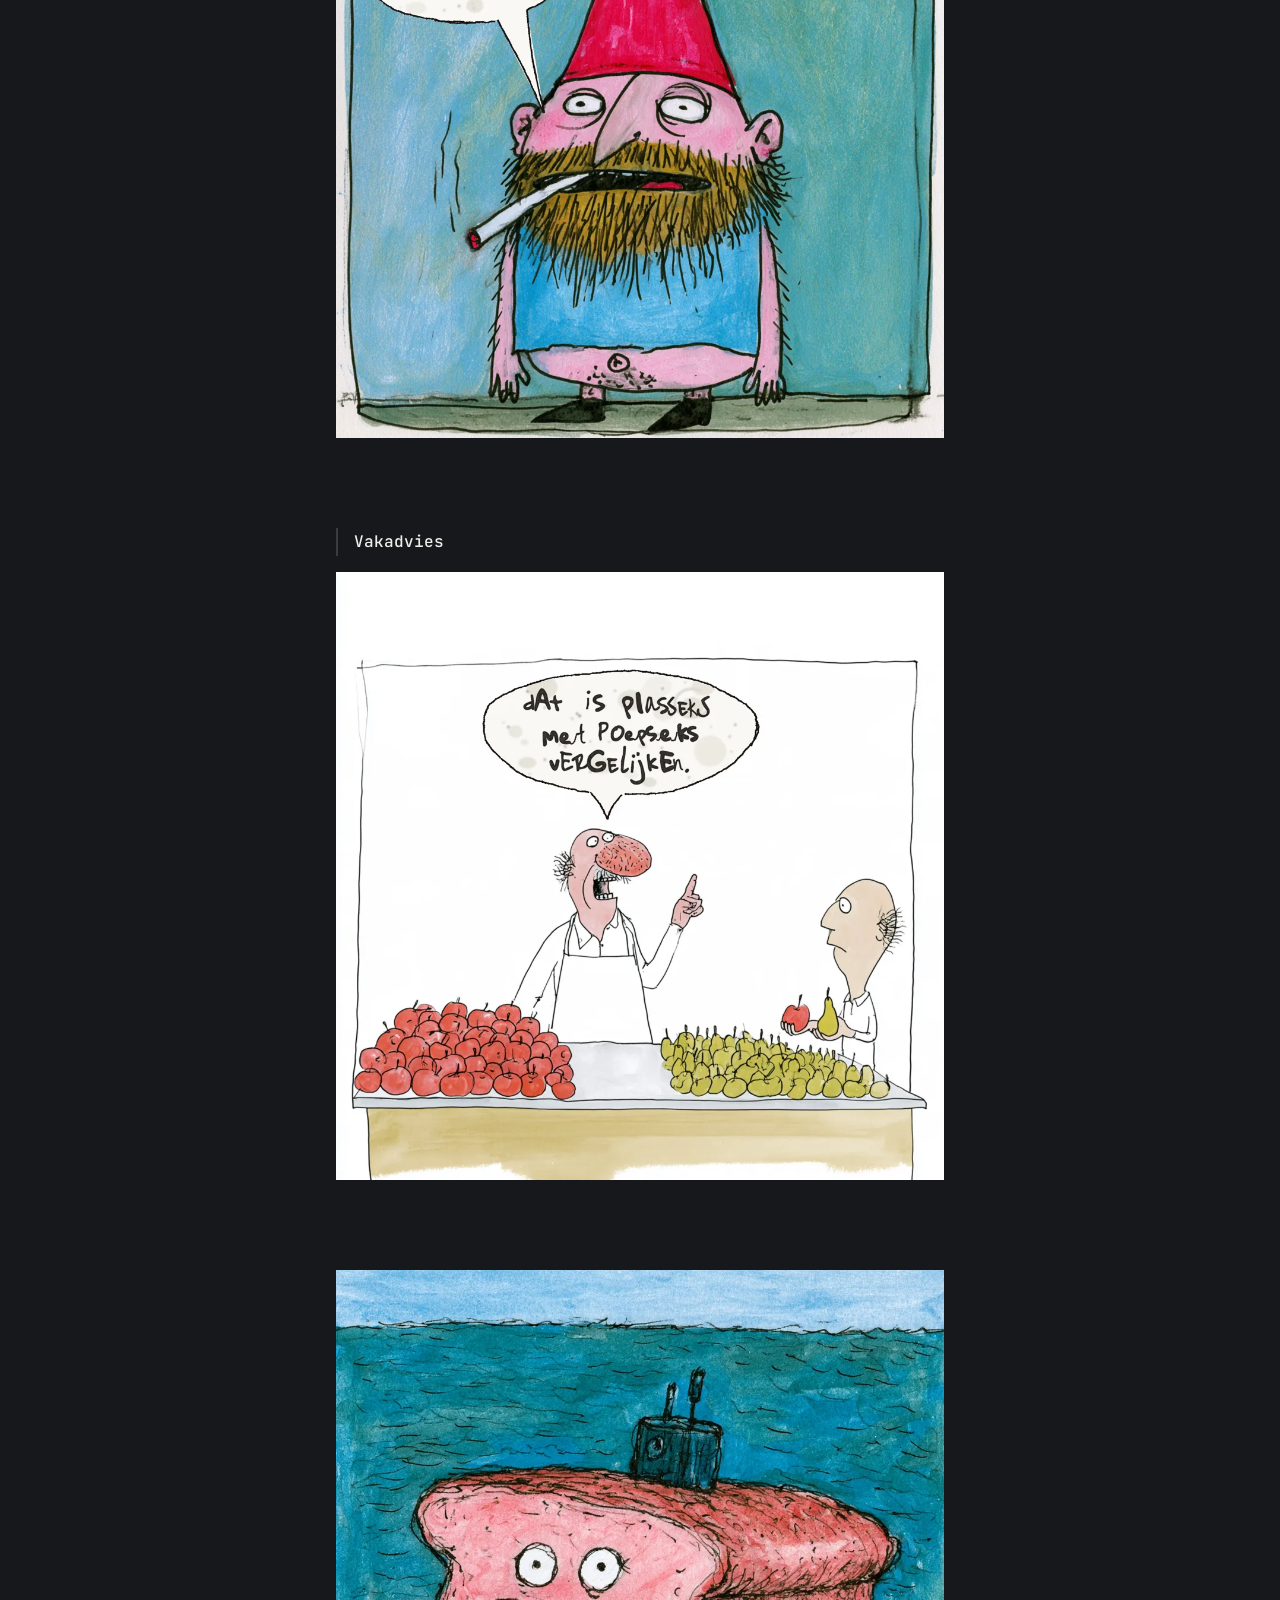
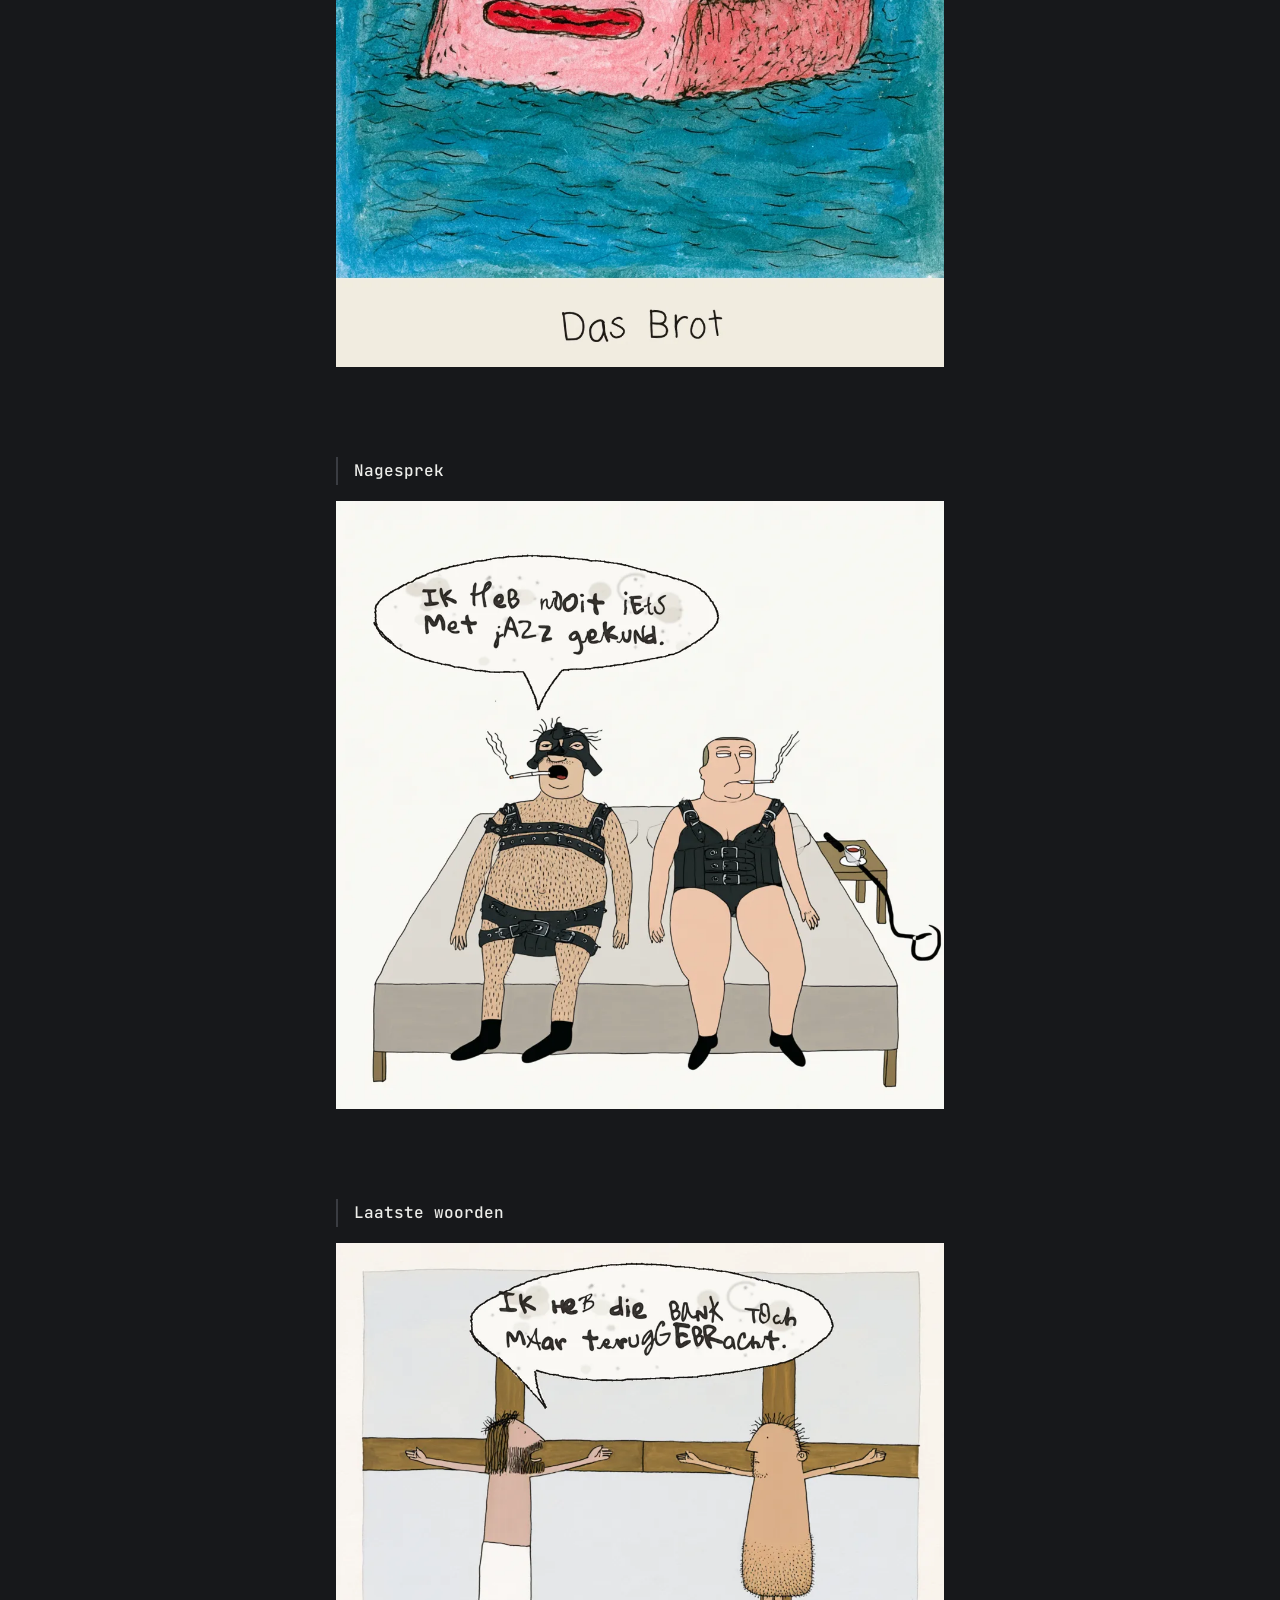
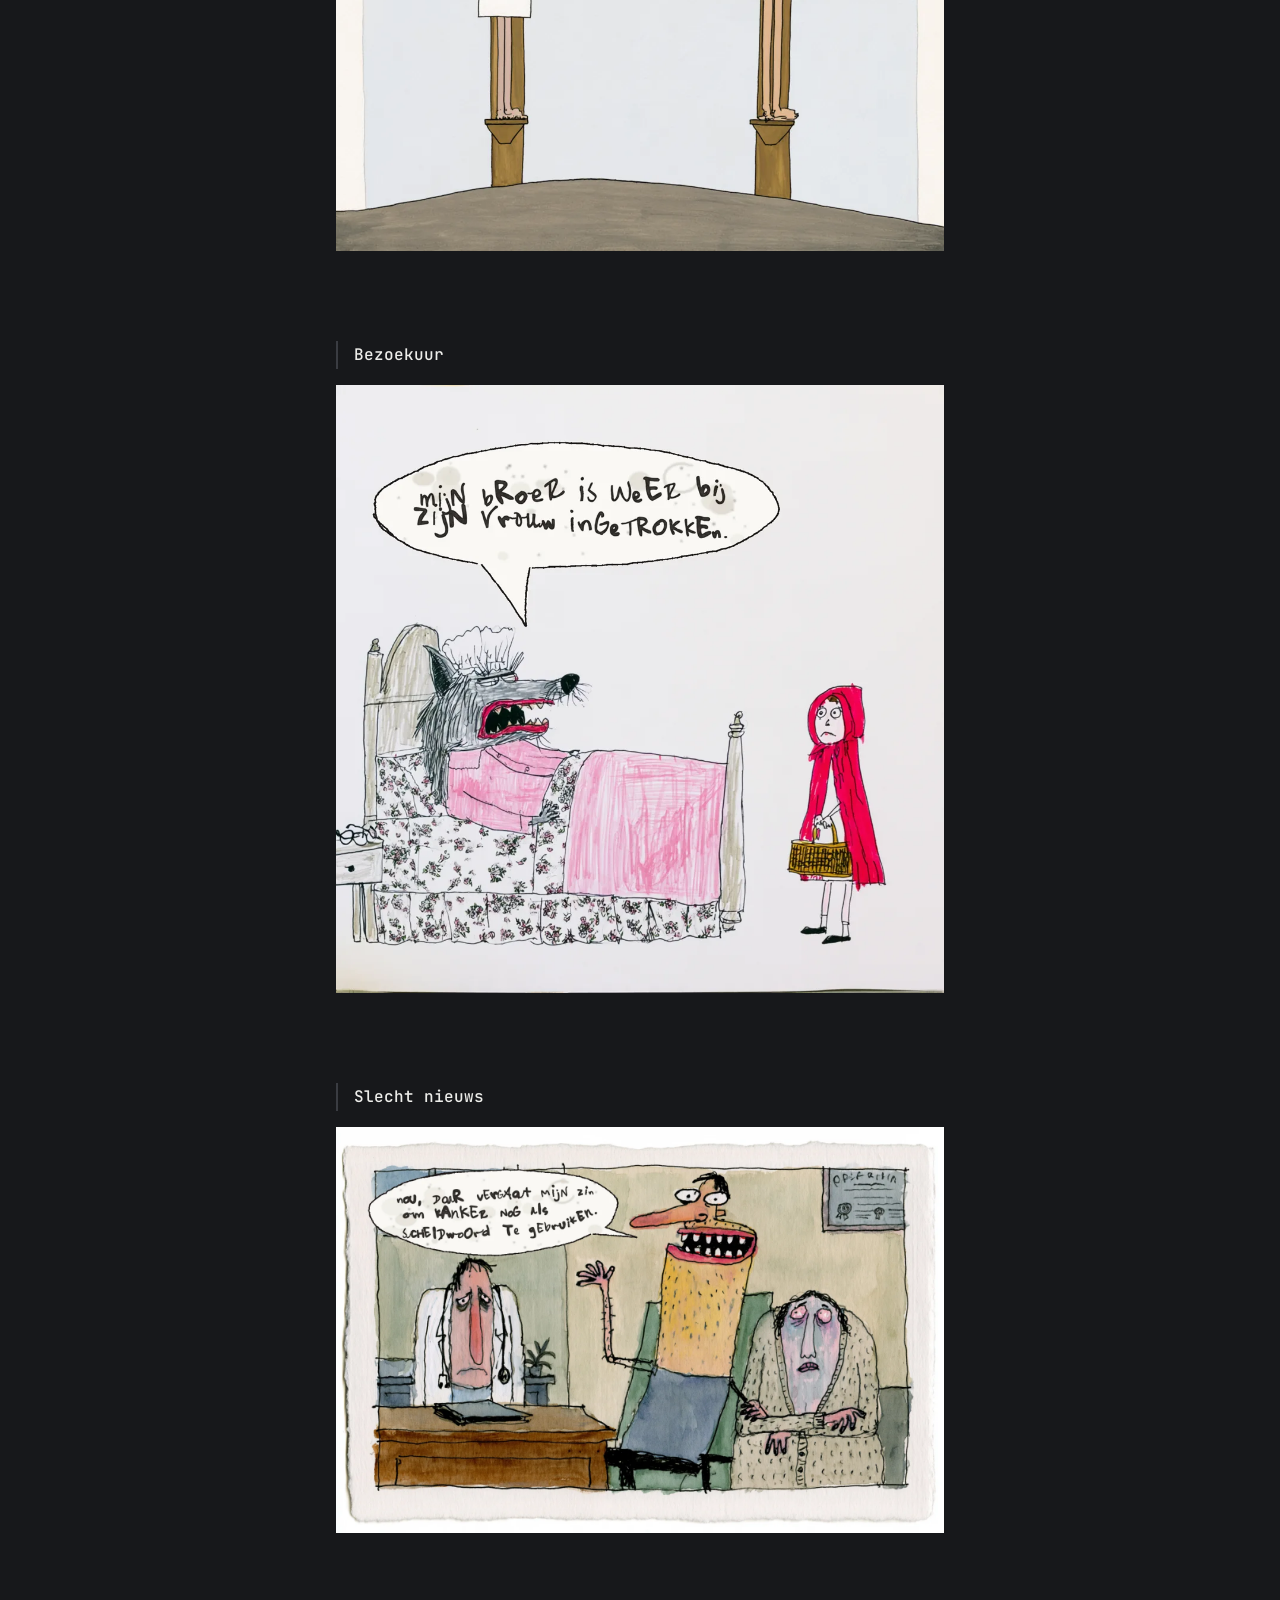
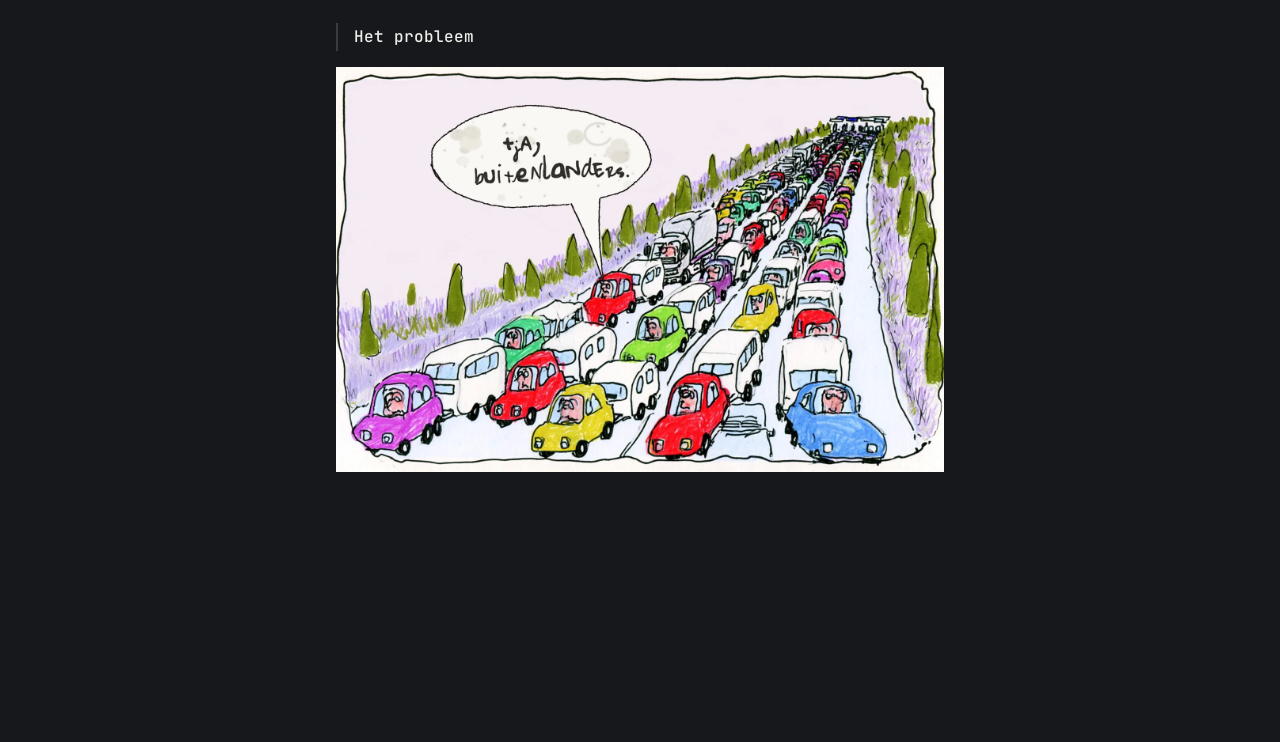
==== commit acf25706: "fix: cache-buster voor vijf vernieuwde cartoons" ====
--- a/docs/cartoons/index.html
+++ b/docs/cartoons/index.html
@@ -56,13 +56,13 @@
 
     <section class="cartoon">
       <h2>Leesvoorkeur</h2>
-      <img src="media/kabouter.webp" width="1024" height="1024" loading="lazy"
+      <img src="media/kabouter.webp?v=2" width="1024" height="1024" loading="lazy"
            alt="Een kabouter met een rode puntmuts, een ruige baard en een peuk in zijn mond staat tegen een blauwe muur. Zijn hemd is te kort voor zijn buik. Hij zegt: non-fictie kan m'n kloten kussen!">
     </section>
 
     <section class="cartoon">
       <h2>Vakadvies</h2>
-      <img src="media/groenteboer.webp" width="1024" height="1024" loading="lazy"
+      <img src="media/groenteboer.webp?v=2" width="1024" height="1024" loading="lazy"
            alt="Een groenteboer in een wit schort staat achter een stapel appels en een stapel peren en steekt belerend zijn vinger op. Hij zegt: dat is plasseks met poepseks vergelijken. Een kale klant met een appel en een peer in zijn handen kijkt hem wezenloos aan.">
     </section>
 
@@ -73,19 +73,19 @@
 
     <section class="cartoon">
       <h2>Nagesprek</h2>
-      <img src="media/nagesprek.webp" width="1024" height="1024" loading="lazy"
+      <img src="media/nagesprek.webp?v=2" width="1024" height="1024" loading="lazy"
            alt="Een man en een vrouw van middelbare leeftijd in leren riemenpakjes liggen naast elkaar op bed en roken een sigaret. Op het nachtkastje staan een kopje thee en een zweep. De man zegt: ik heb nooit iets met jazz gekund.">
     </section>
 
     <section class="cartoon">
       <h2>Laatste woorden</h2>
-      <img src="media/laatste-woorden.webp" width="1024" height="1024" loading="lazy"
+      <img src="media/laatste-woorden.webp?v=2" width="1024" height="1024" loading="lazy"
            alt="Jezus en een moordenaar hangen naast elkaar aan het kruis op een kale heuvel. Jezus draait zijn hoofd naar de ander en zegt: ik heb die bank toch maar teruggebracht. De moordenaar kijkt wezenloos voor zich uit.">
     </section>
 
     <section class="cartoon">
       <h2>Bezoekuur</h2>
-      <img src="media/bezoekuur.webp" width="1024" height="1024" loading="lazy"
+      <img src="media/bezoekuur.webp?v=2" width="1024" height="1024" loading="lazy"
            alt="Een kindertekening in viltstift: de wolf ligt met een nachtmuts in oma's bed onder een bloemetjessprei, en Roodkapje staat met haar mandje naast het bed. De wolf zegt: mijn broer is weer bij zijn vrouw ingetrokken.">
     </section>
 
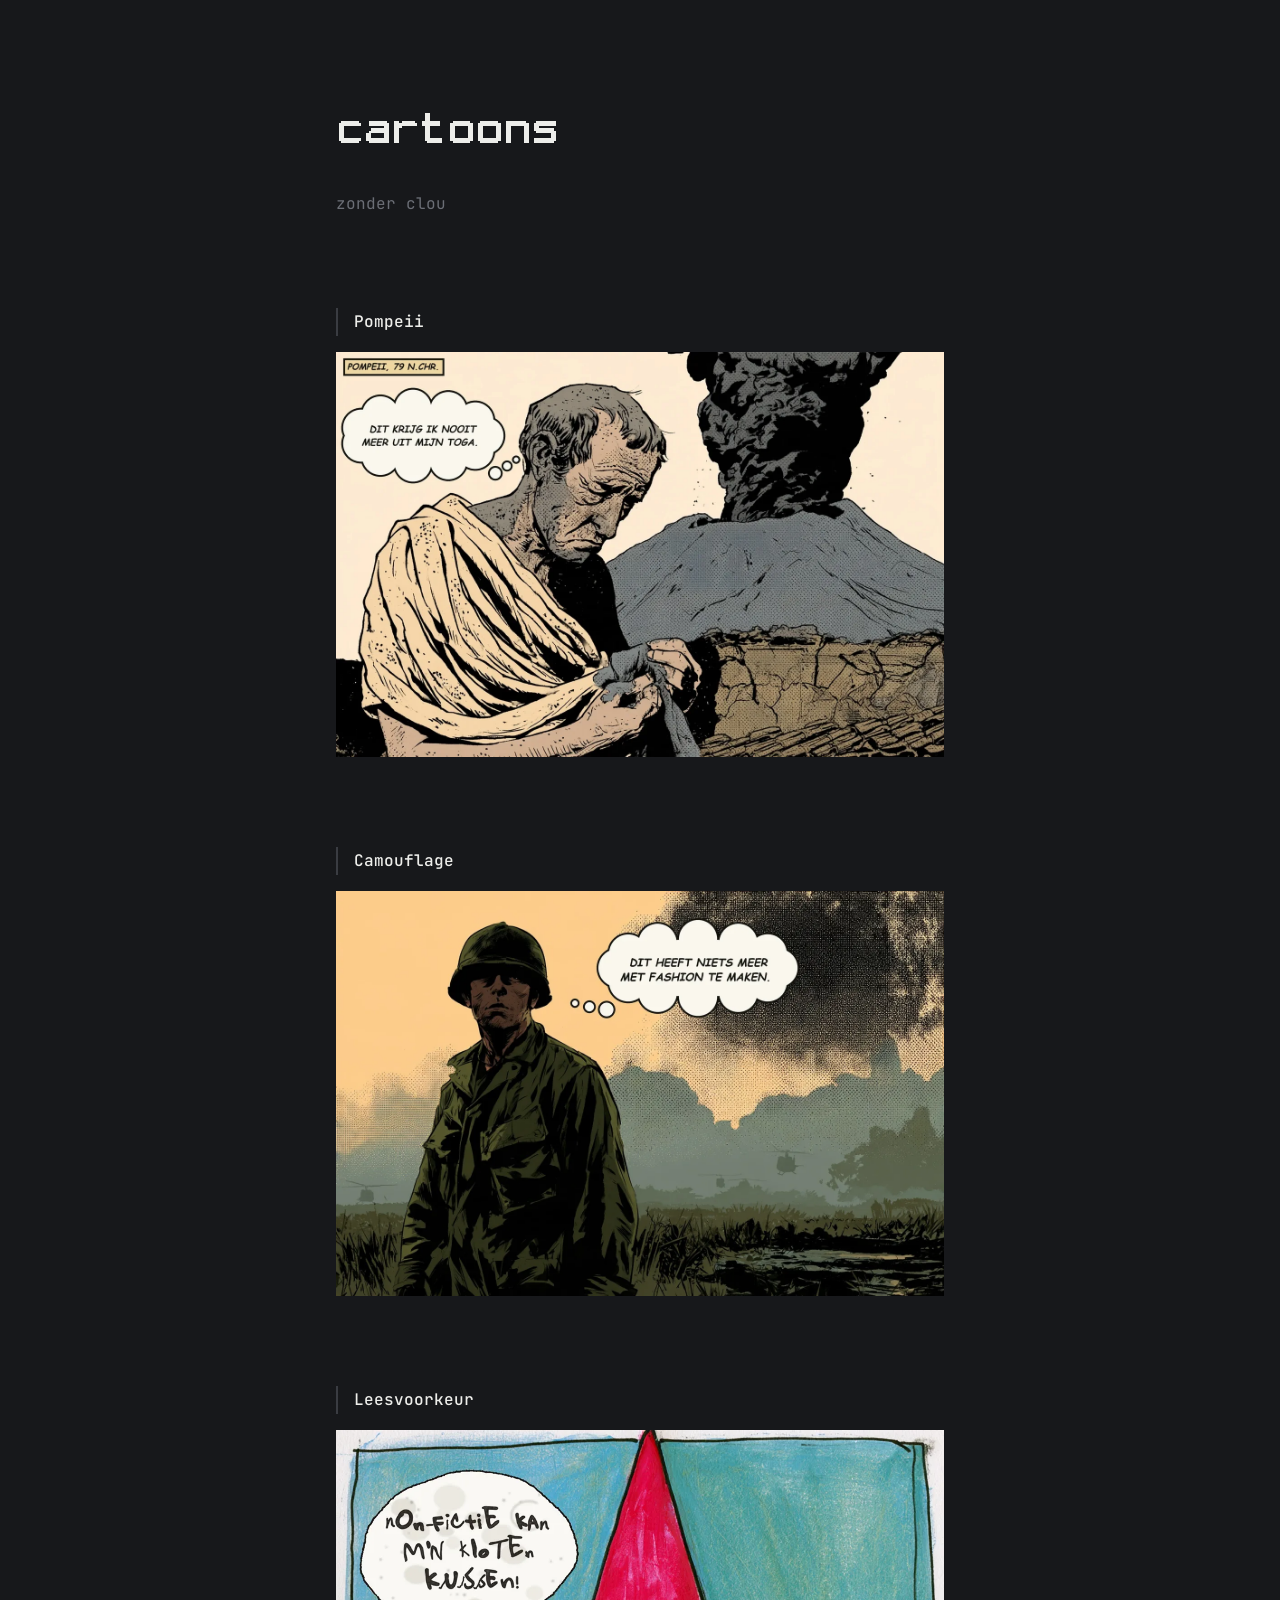
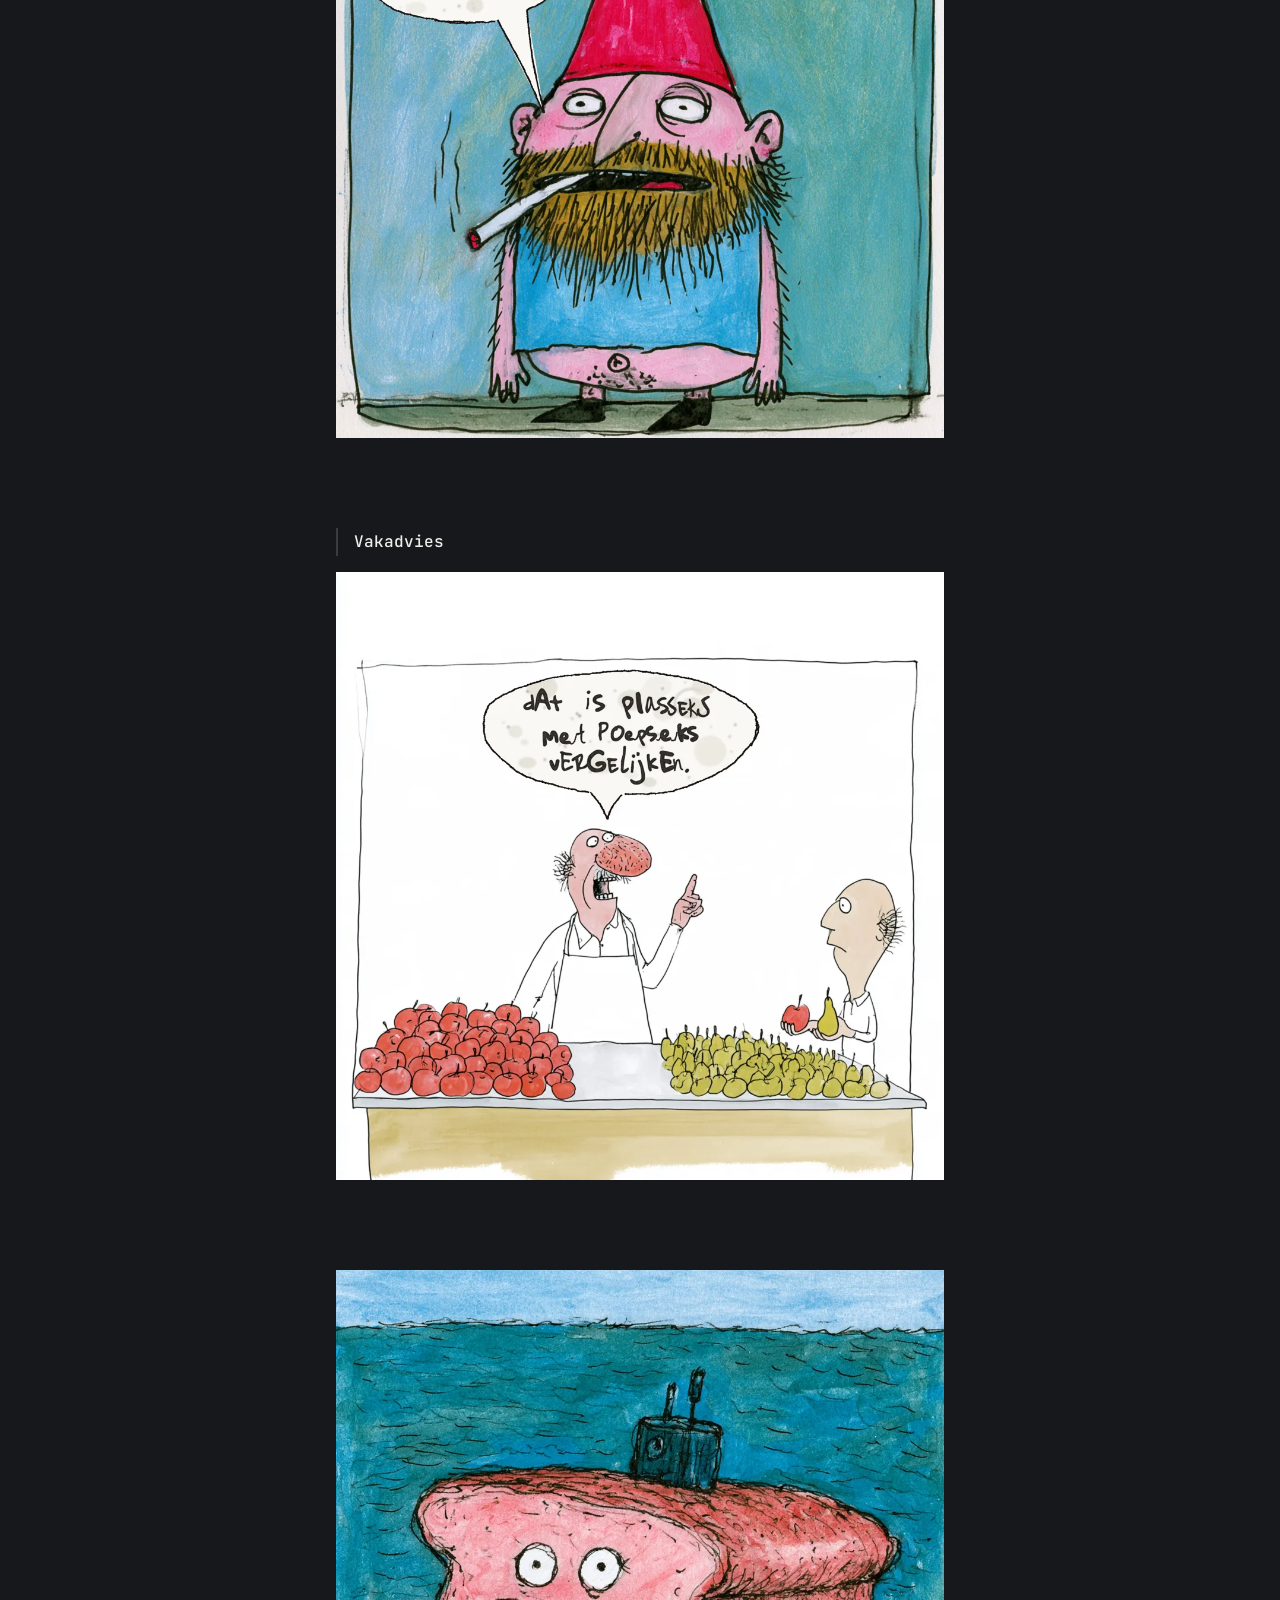
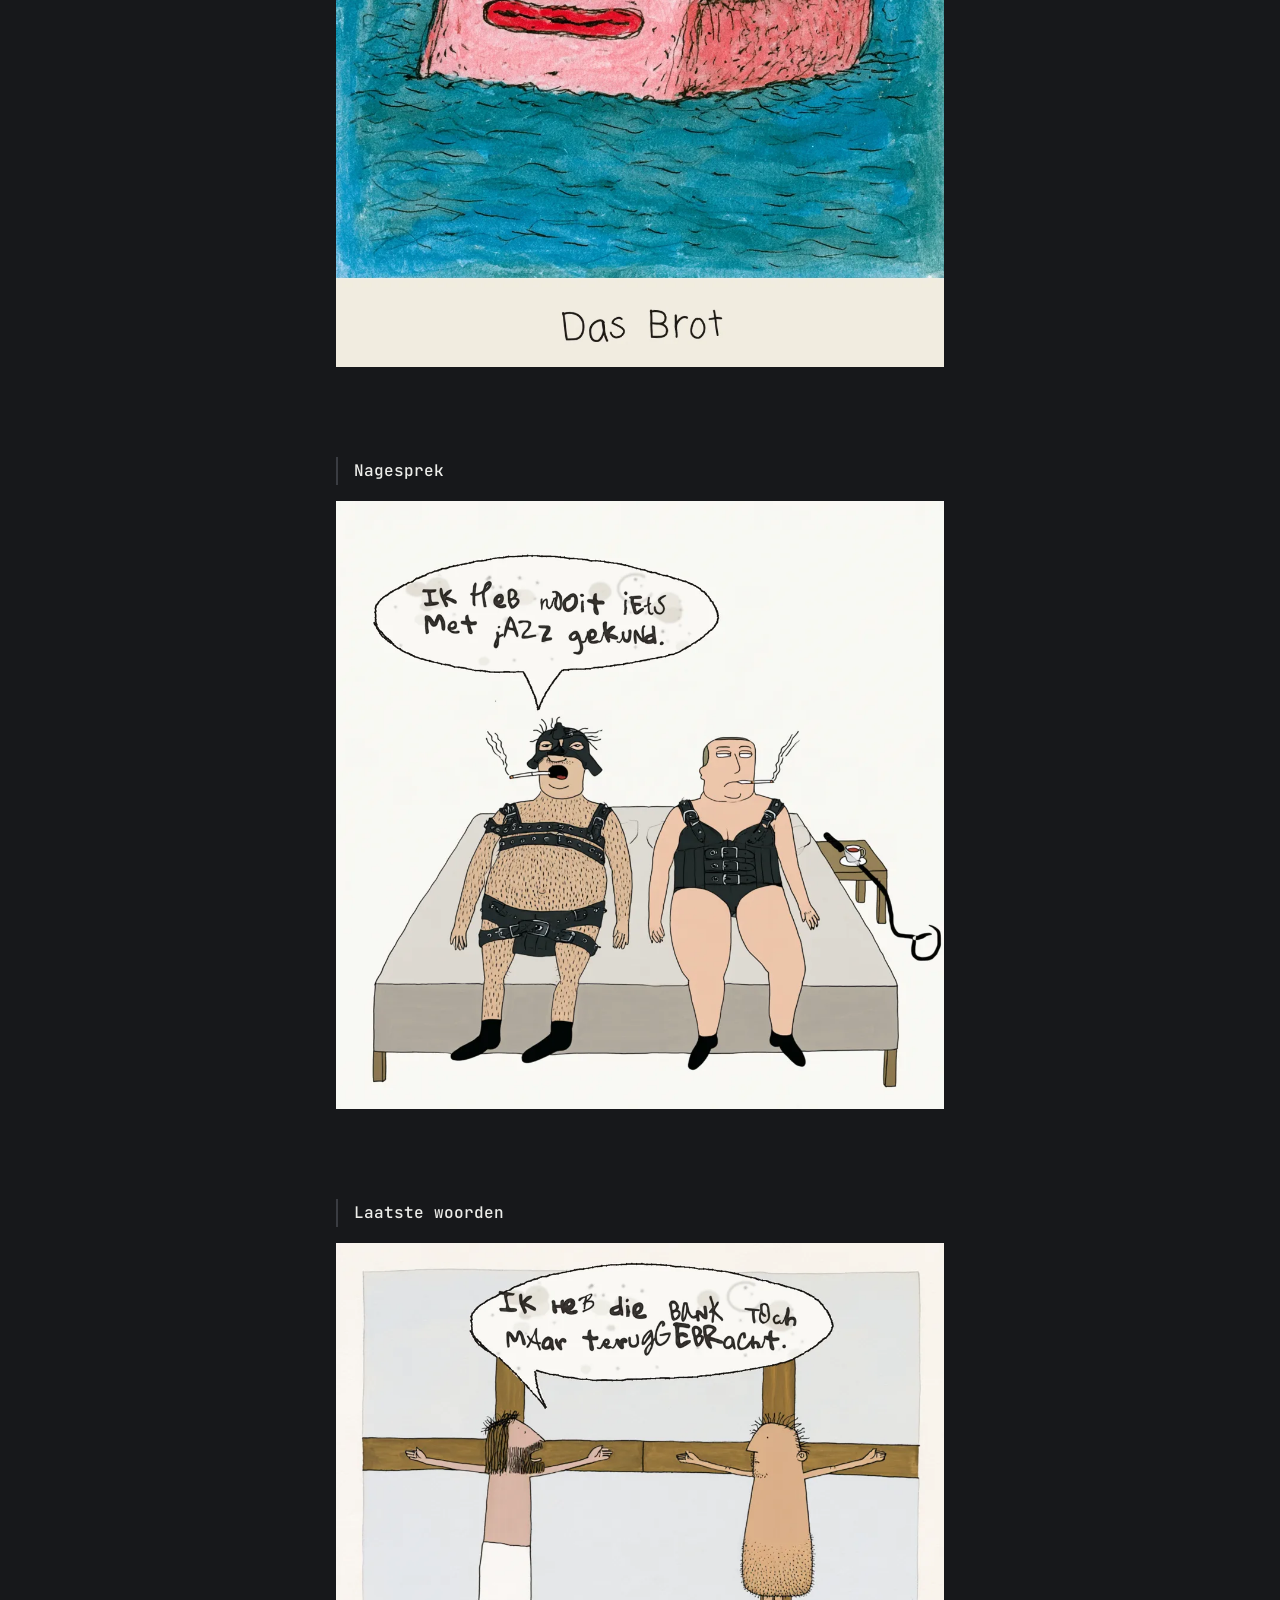
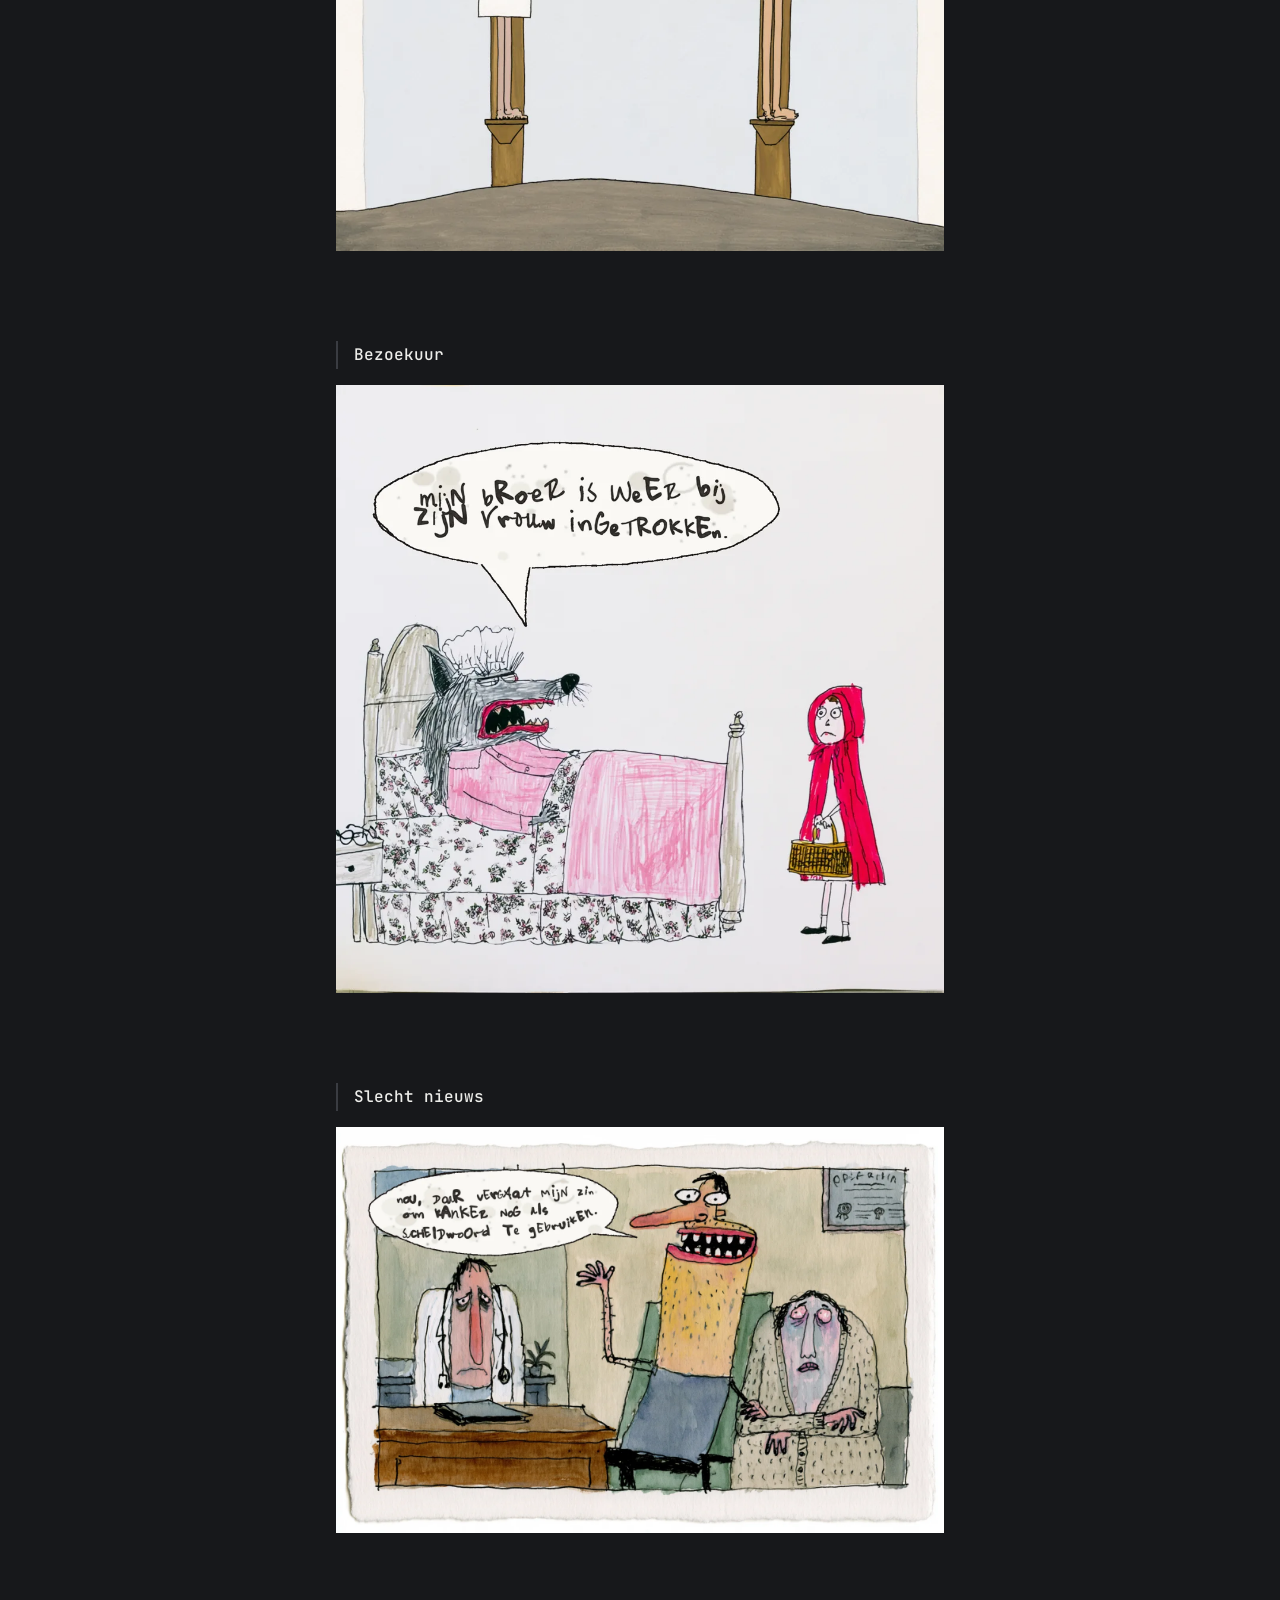
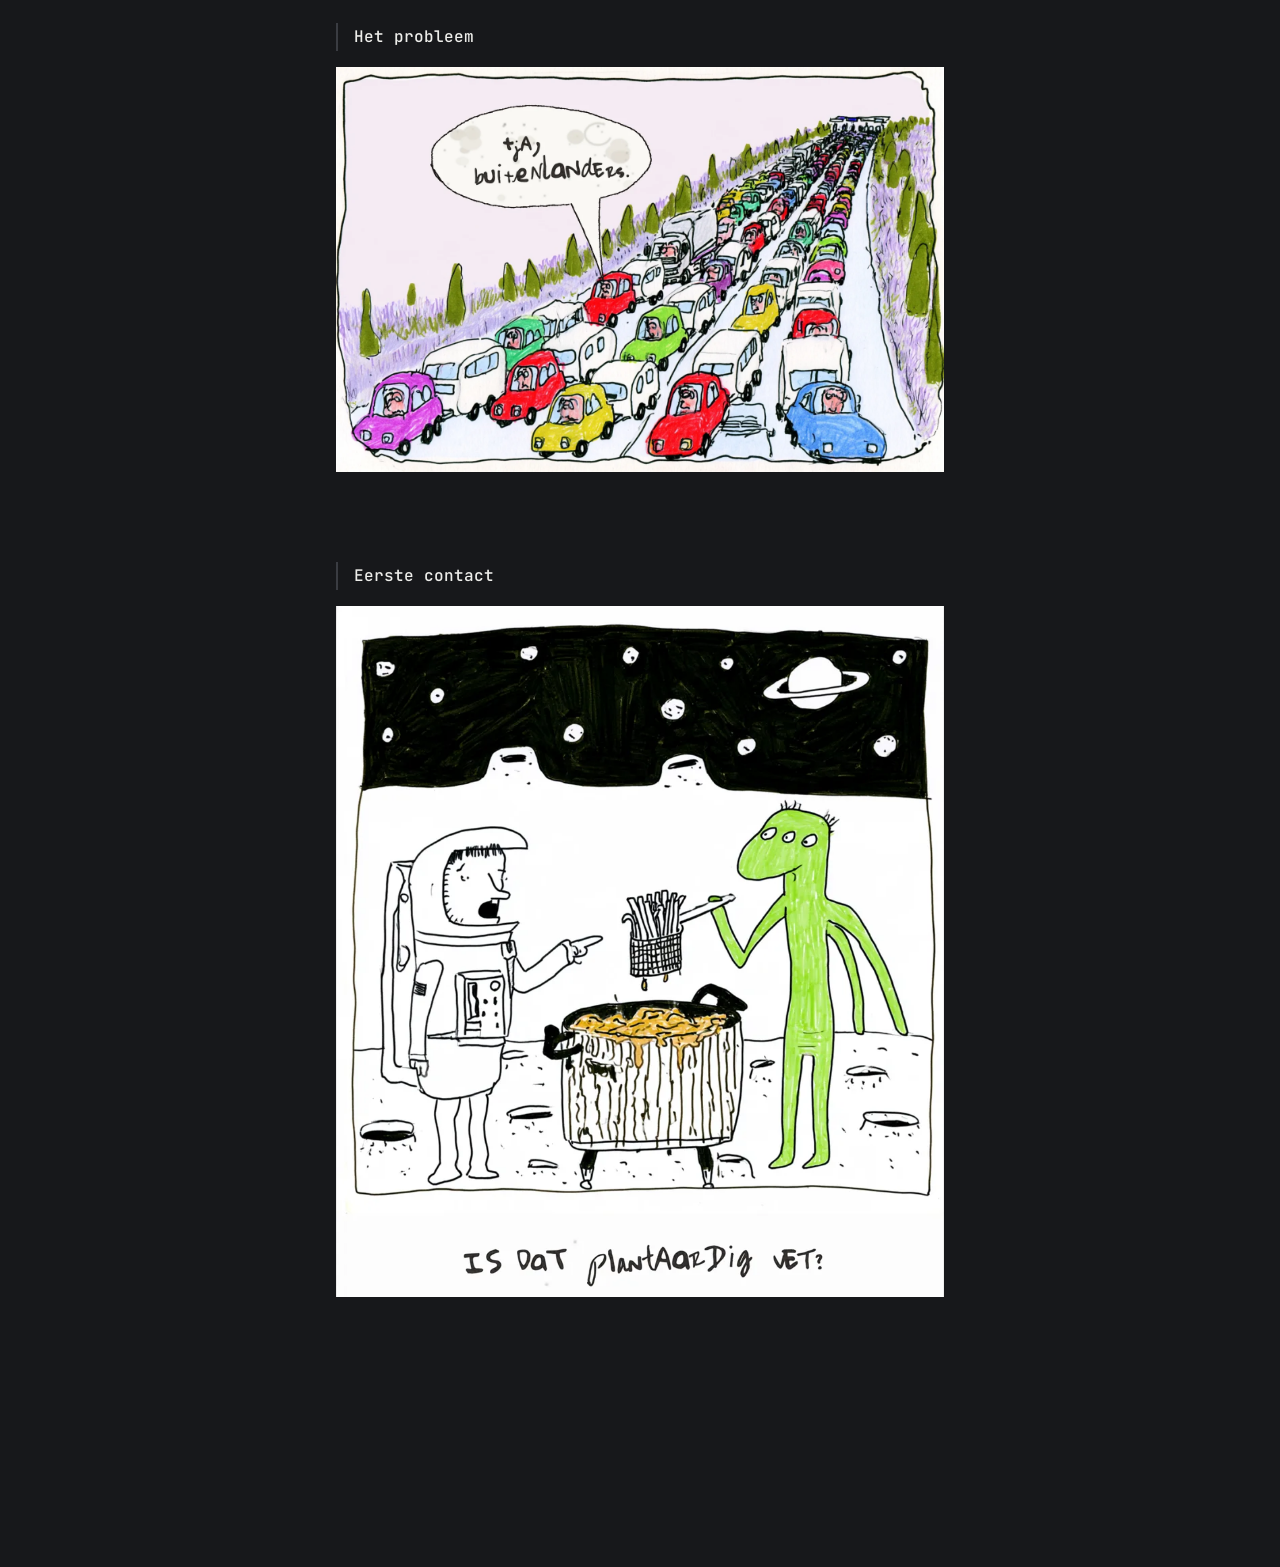
==== commit 14d6fef5: "feat: cartoon Eerste contact toegevoegd" ====
--- a/docs/cartoons/index.html
+++ b/docs/cartoons/index.html
@@ -100,6 +100,12 @@
       <img src="media/het-probleem.webp" width="1536" height="1024" loading="lazy"
            alt="Een kindertekening in viltstift: een Franse snelweg tussen lavendelvelden en cipressen staat vast, beide rijstroken vol met kleine auto's, vrachtwagens en tientallen witte caravans tot aan de tolpoortjes. Een man in een rode auto zegt: tja, buitenlanders.">
     </section>
+
+    <section class="cartoon">
+      <h2>Eerste contact</h2>
+      <img src="media/eerste-contact.webp" width="901" height="1024" loading="lazy"
+           alt="Een kindertekening in viltstift: op een kale planeet met kraters en een geringde planeet aan de zwarte hemel staat een astronaut met open vizier naast een groen wezen met drie ogen en lange armen. Het wezen tilt een mandje friet uit een grote frituurpan met borrelend vet. De astronaut wijst naar de pan. Onderschrift: is dat plantaardig vet?">
+    </section>
   </main>
 
   <script src="../pixels.js"></script>
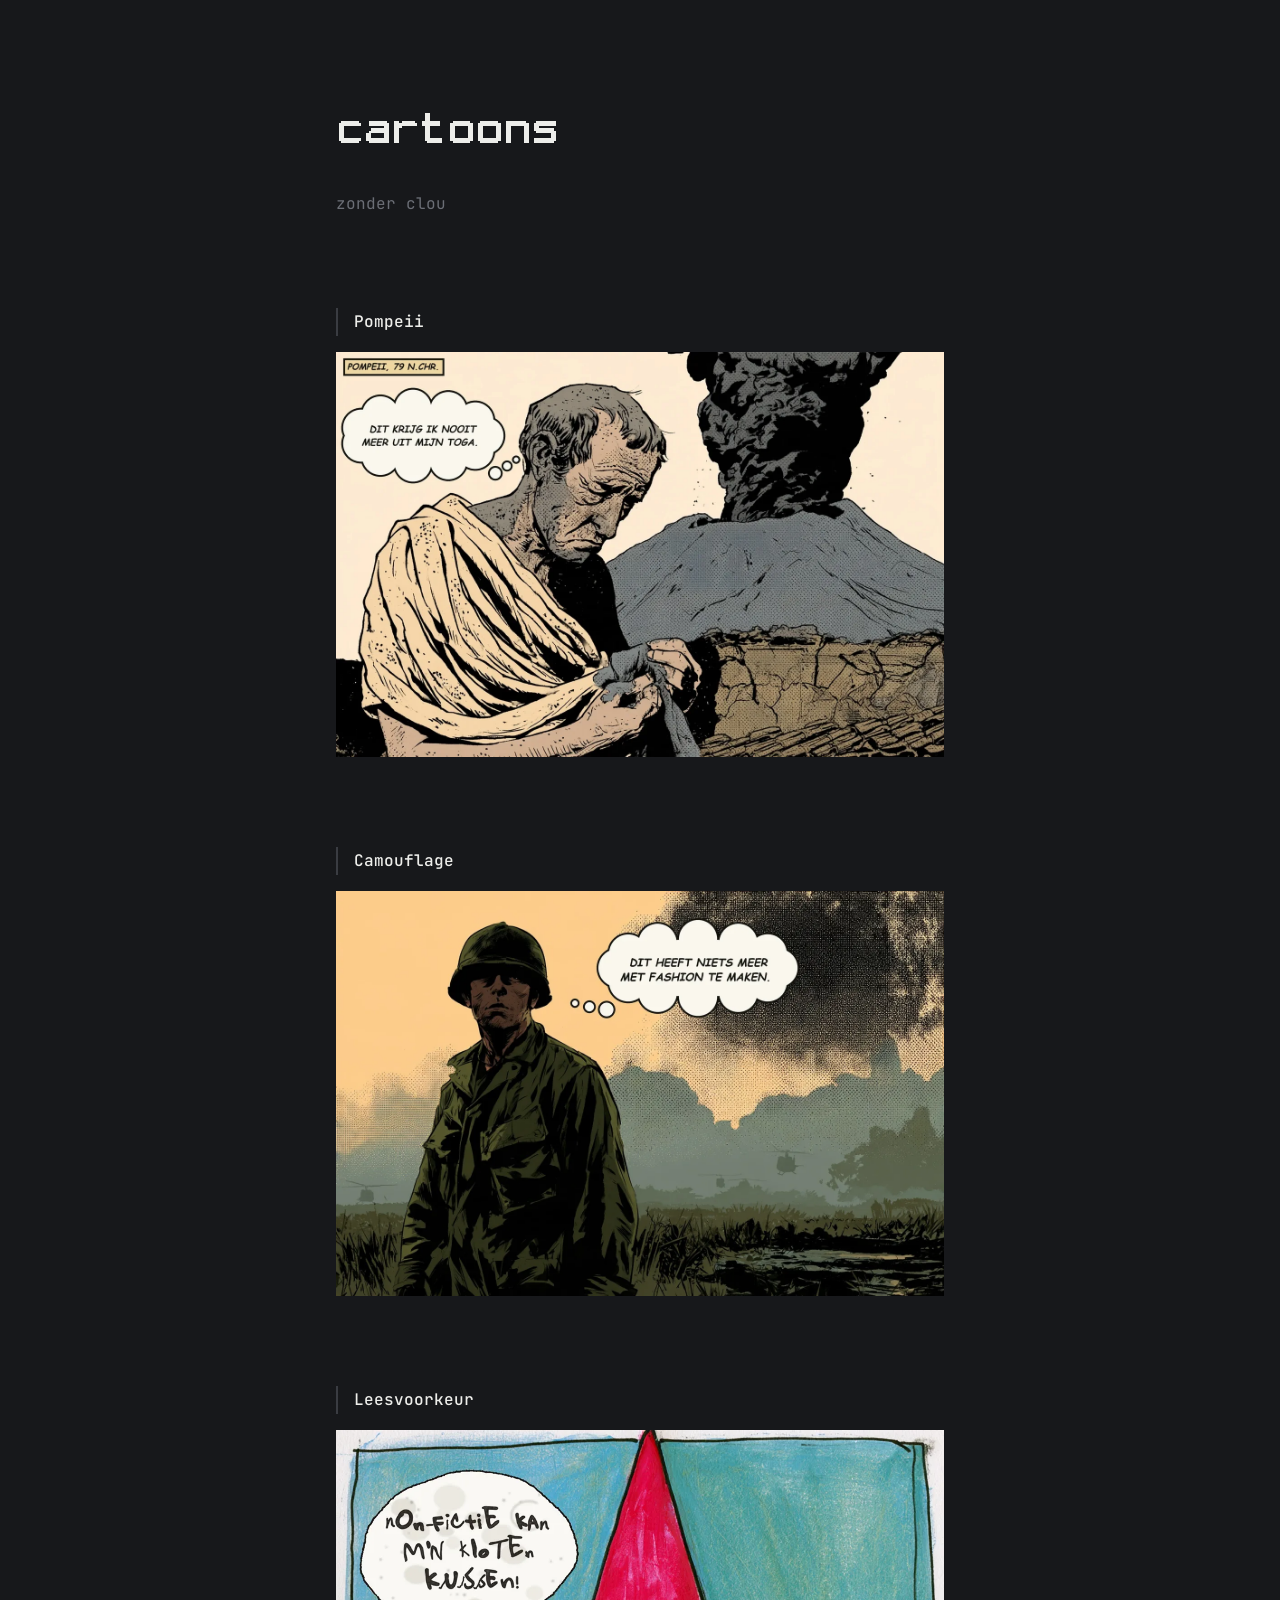
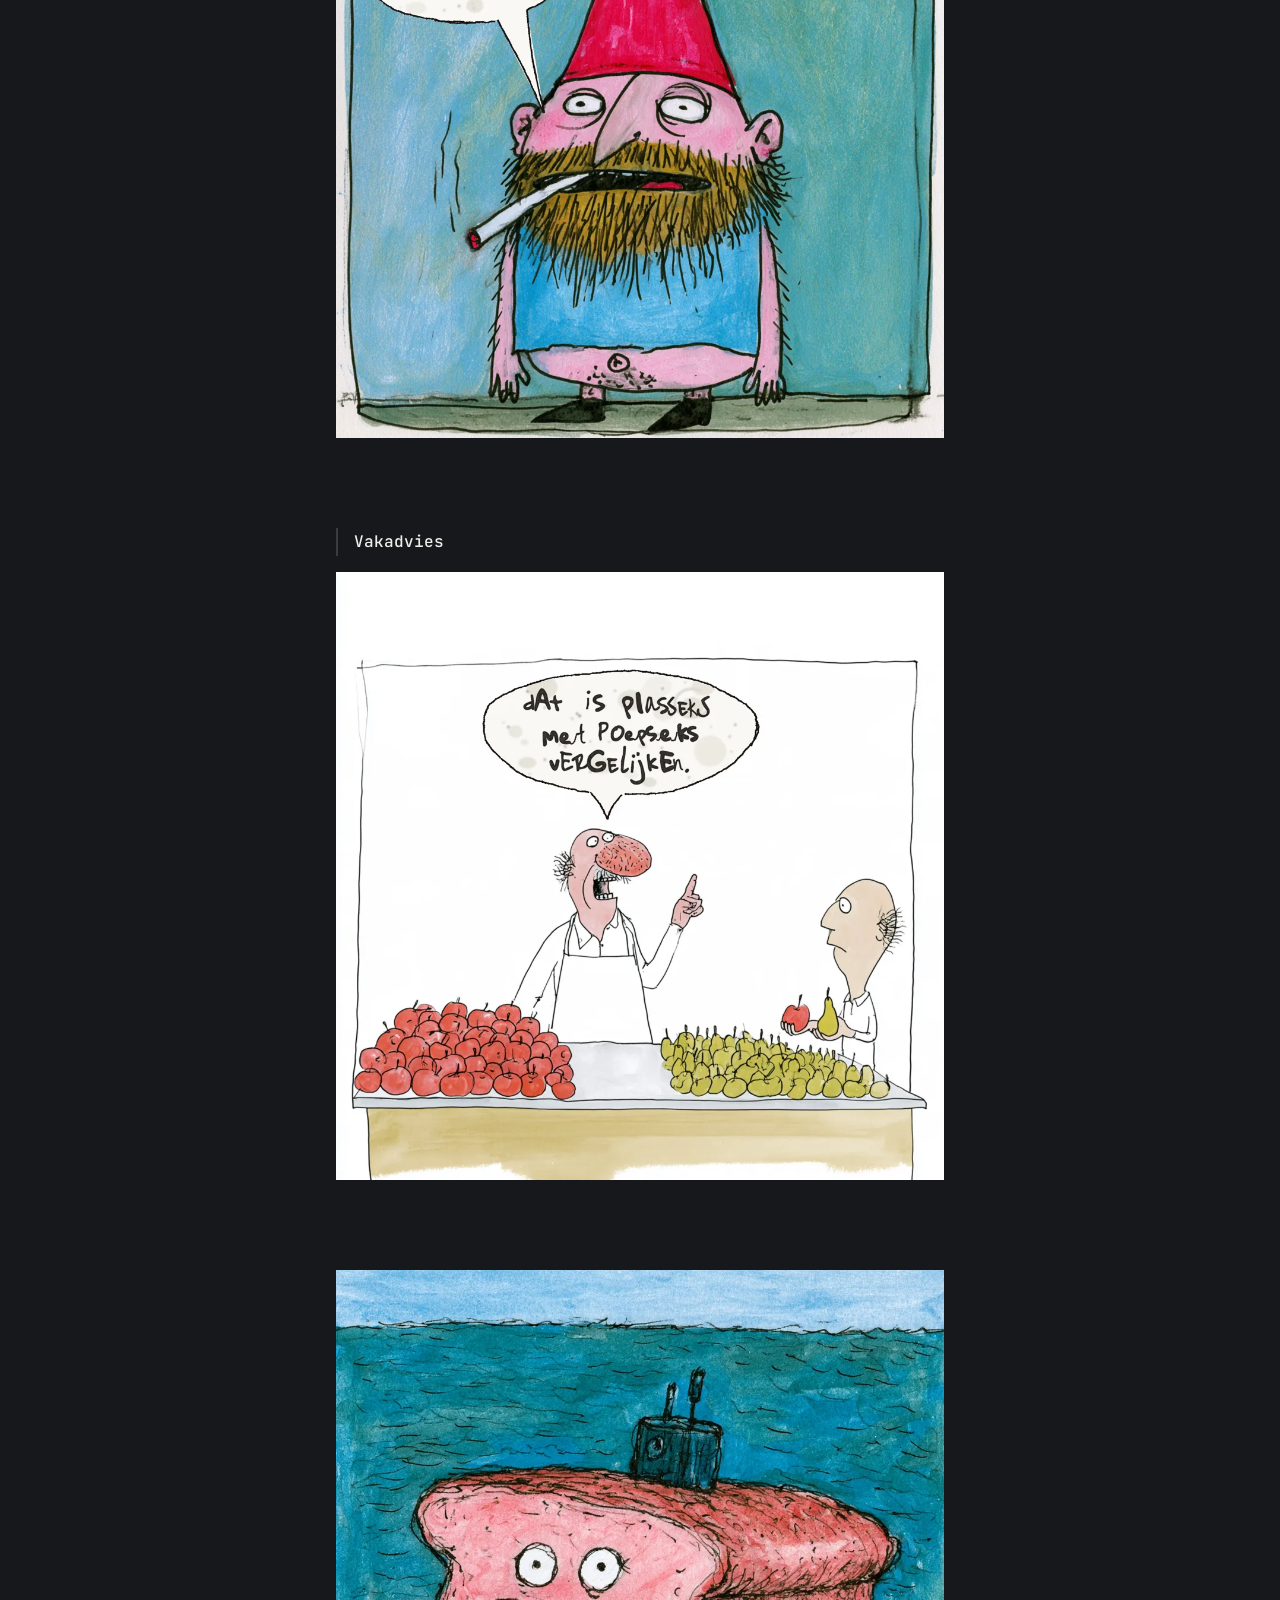
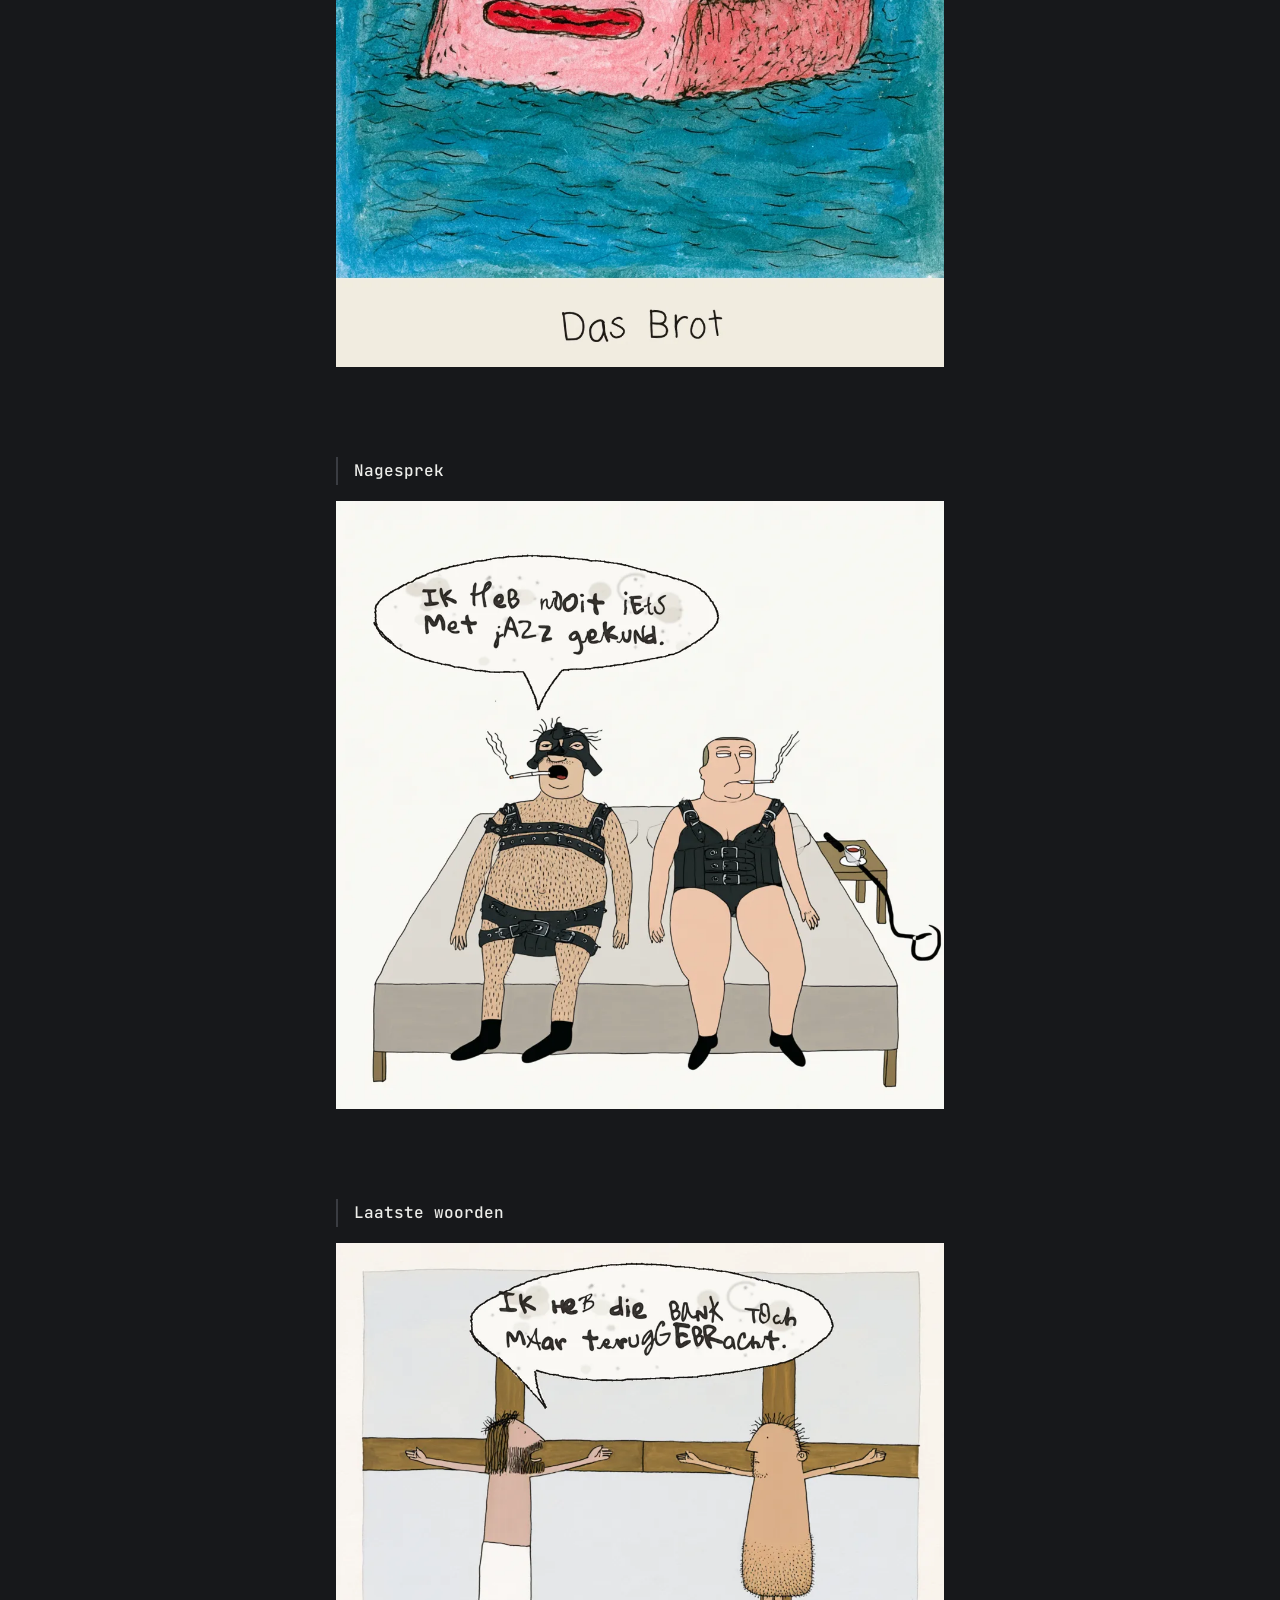
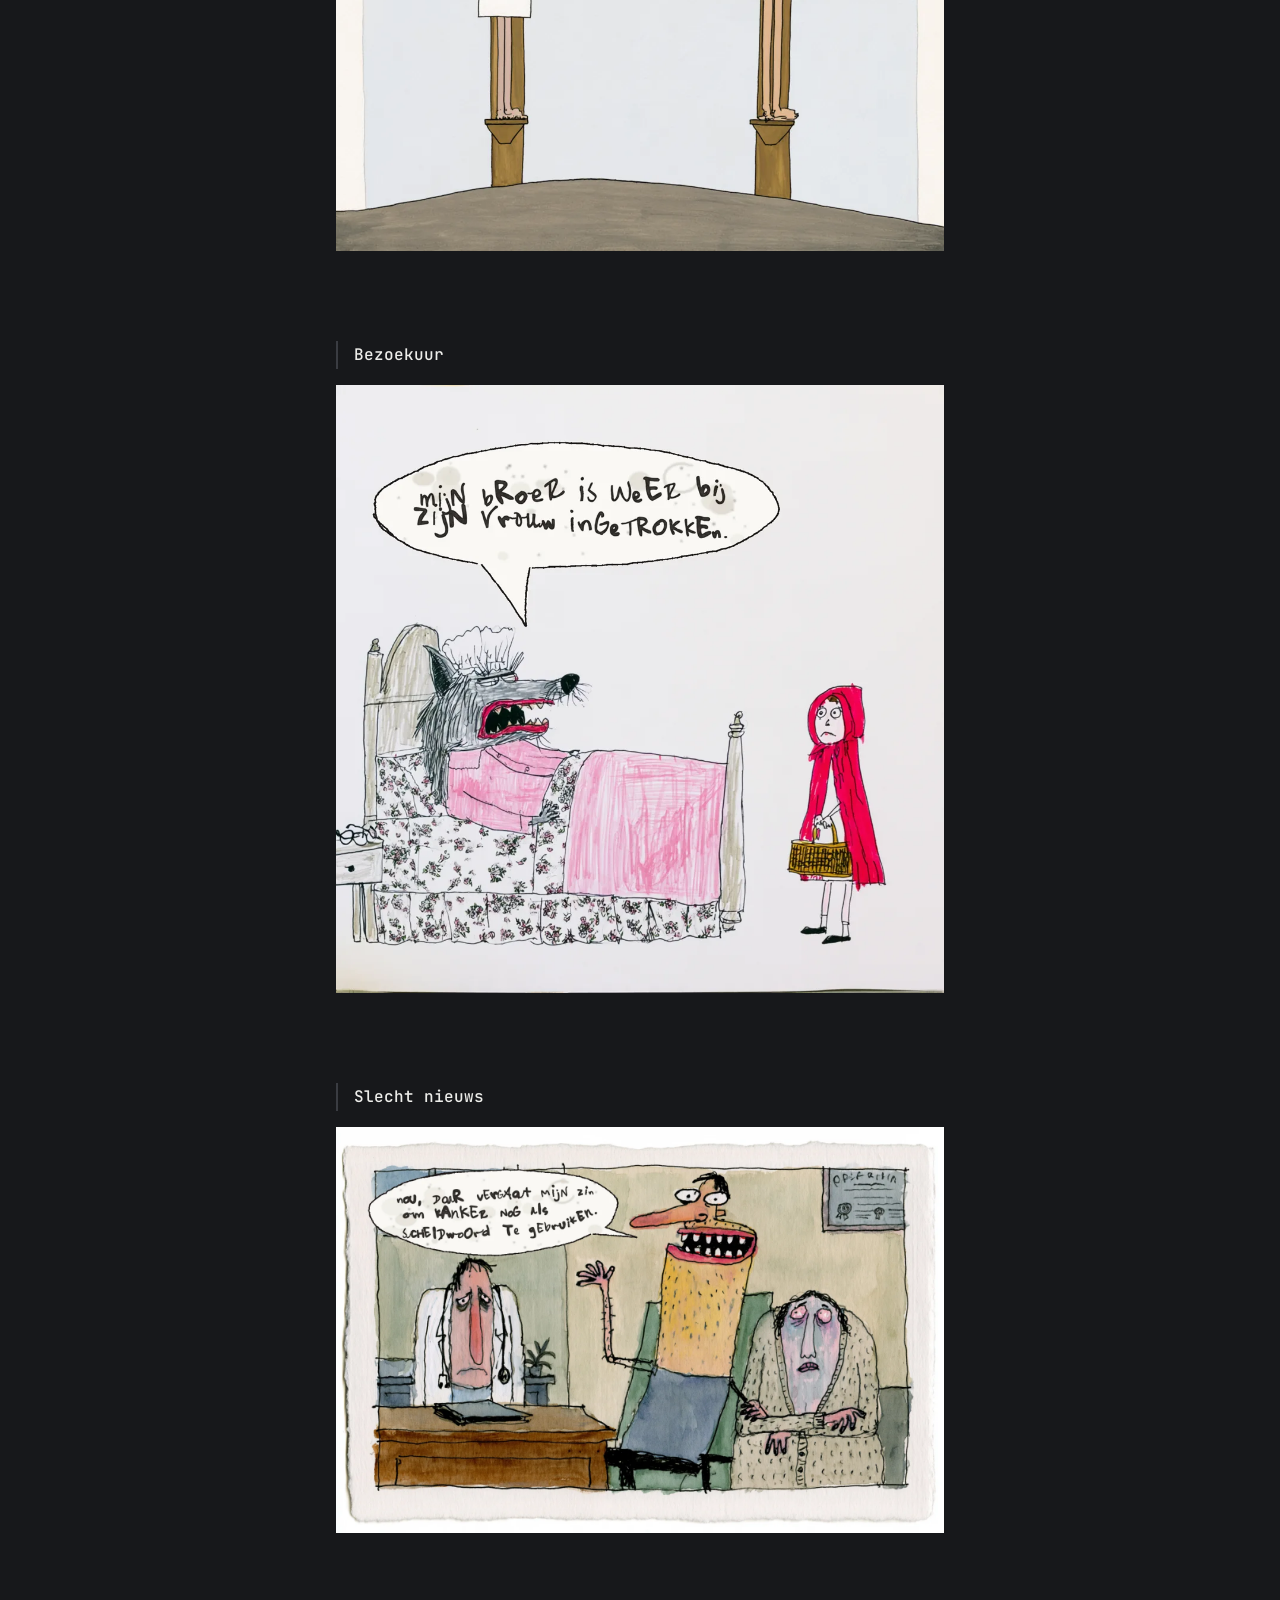
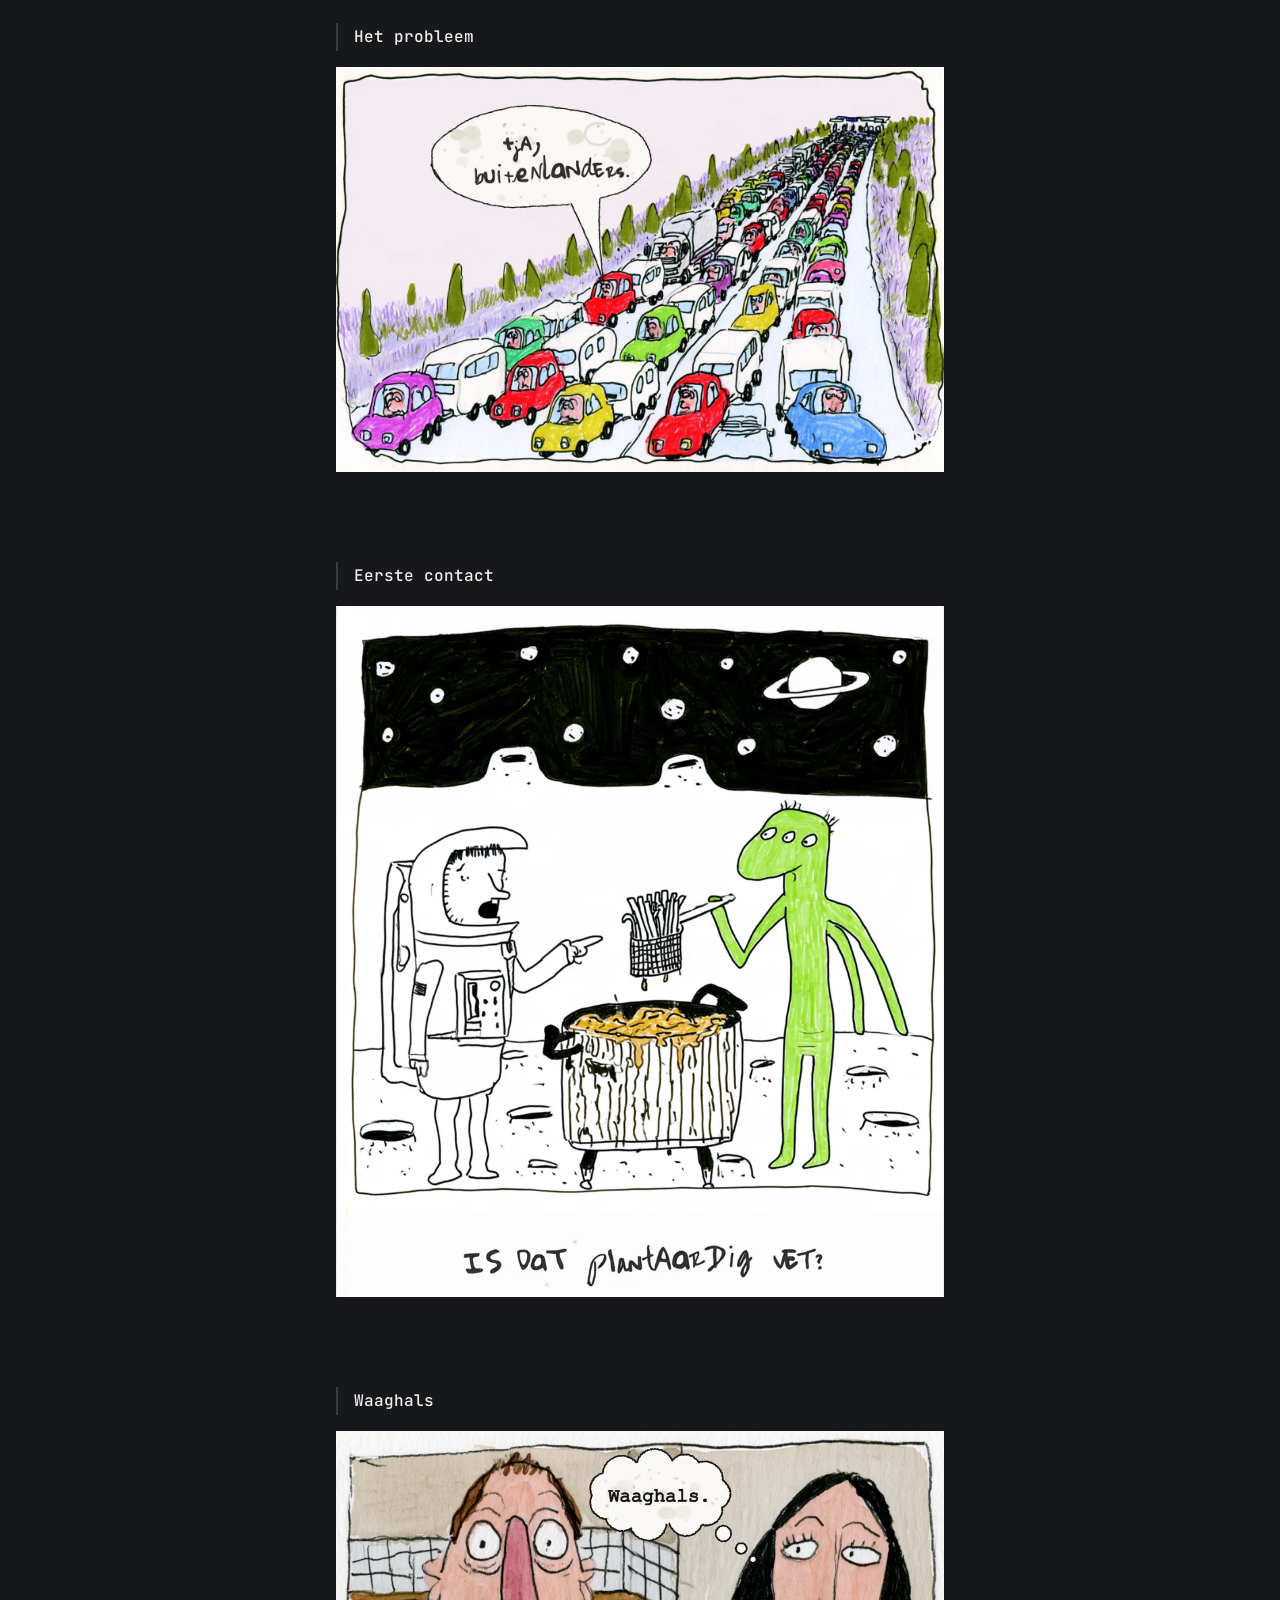
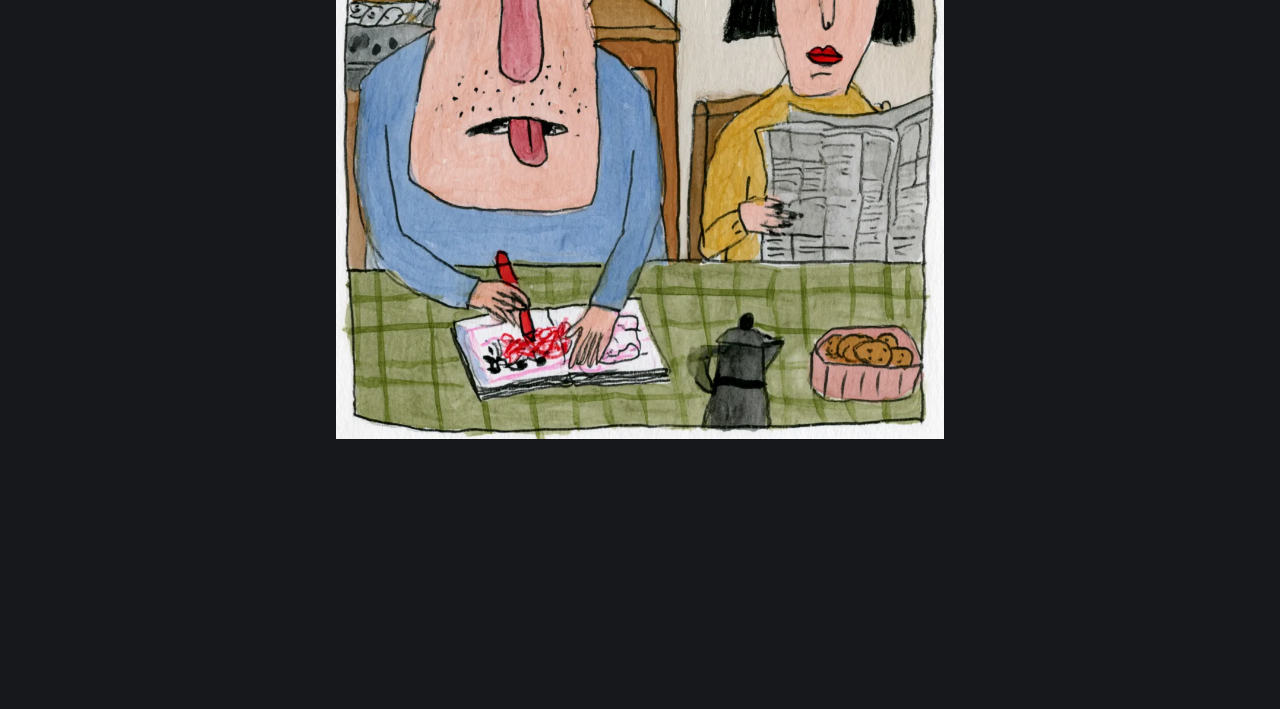
==== commit d06e28bd: "feat: cartoon Waaghals toegevoegd" ====
--- a/docs/cartoons/index.html
+++ b/docs/cartoons/index.html
@@ -106,6 +106,12 @@
       <img src="media/eerste-contact.webp" width="901" height="1024" loading="lazy"
            alt="Een kindertekening in viltstift: op een kale planeet met kraters en een geringde planeet aan de zwarte hemel staat een astronaut met open vizier naast een groen wezen met drie ogen en lange armen. Het wezen tilt een mandje friet uit een grote frituurpan met borrelend vet. De astronaut wijst naar de pan. Onderschrift: is dat plantaardig vet?">
     </section>
+
+    <section class="cartoon">
+      <h2>Waaghals</h2>
+      <img src="media/waaghals.webp" width="1024" height="1024" loading="lazy"
+           alt="Een man met een grote roze neus zit aan de keukentafel met zijn tong uit zijn mond een kleurplaat in te kleuren met een rood krijtje. Naast hem zit zijn vrouw achter de krant. Ze denkt: waaghals.">
+    </section>
   </main>
 
   <script src="../pixels.js"></script>
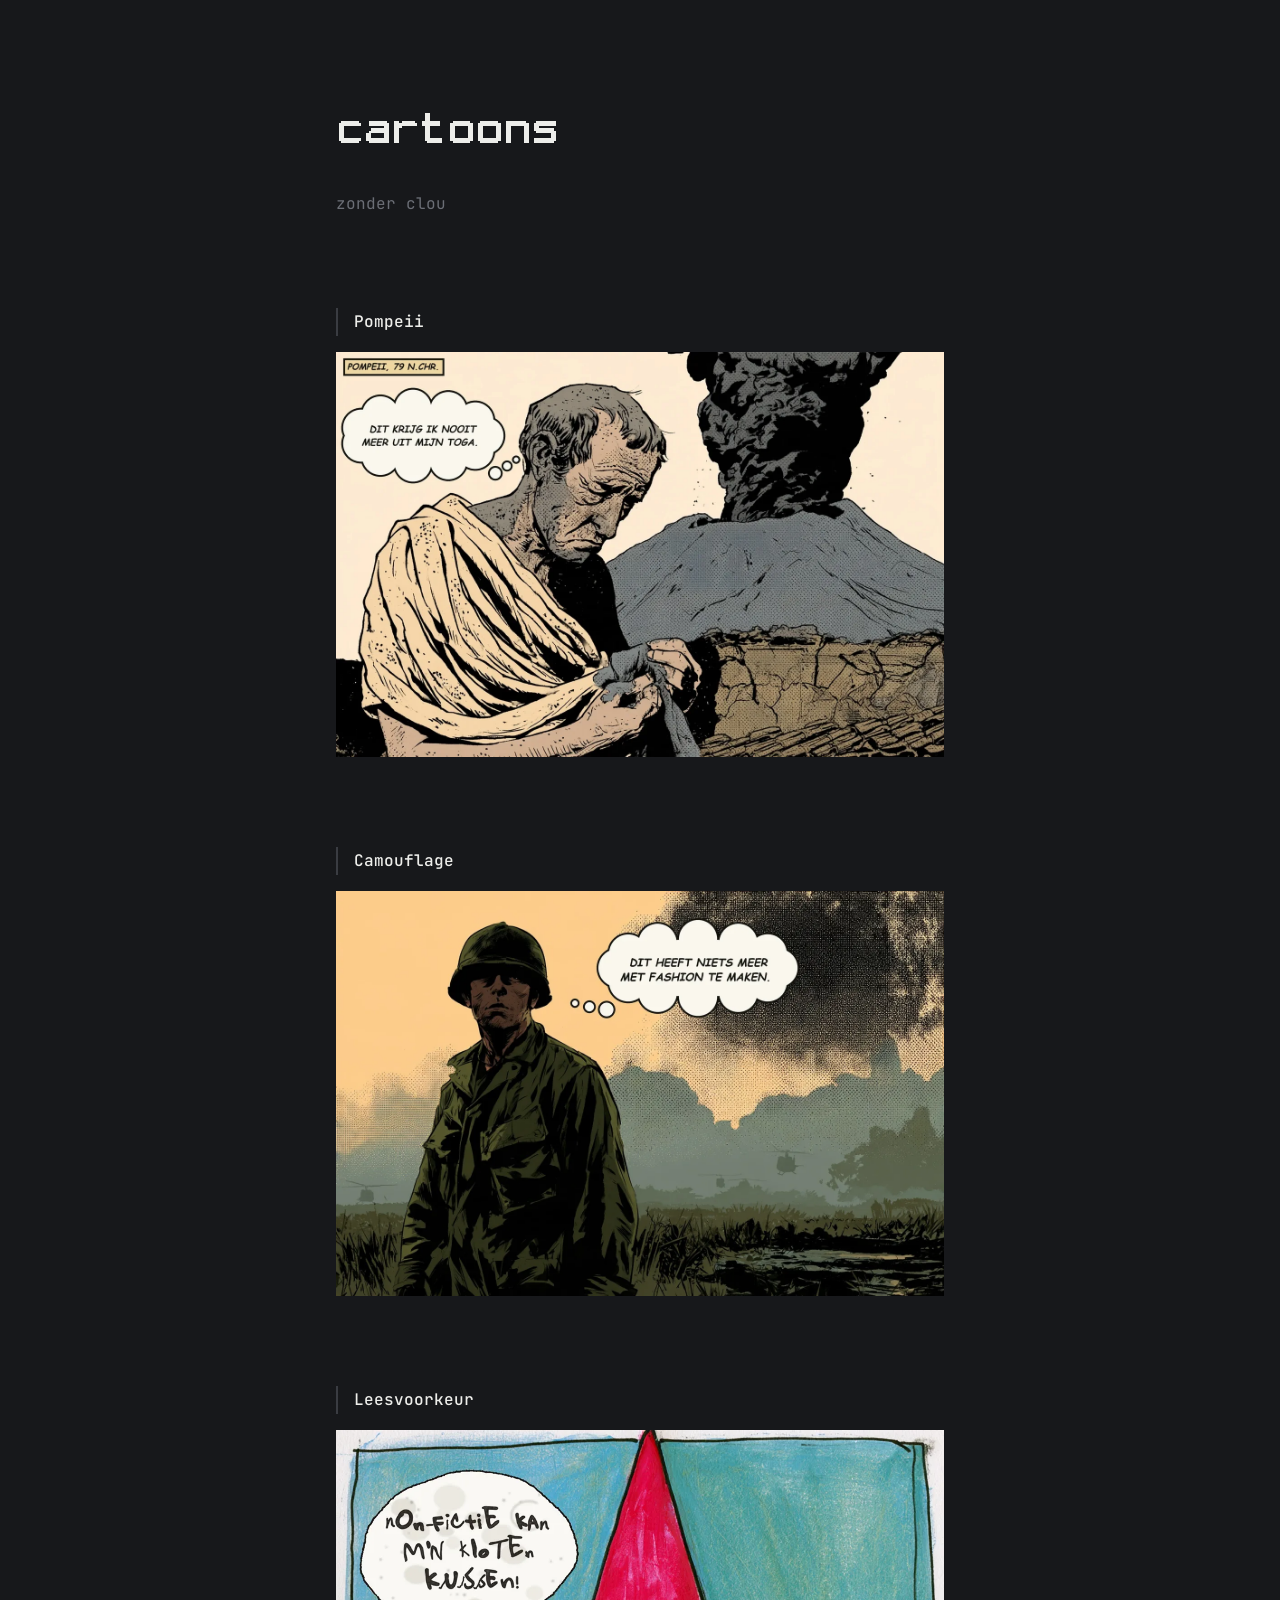
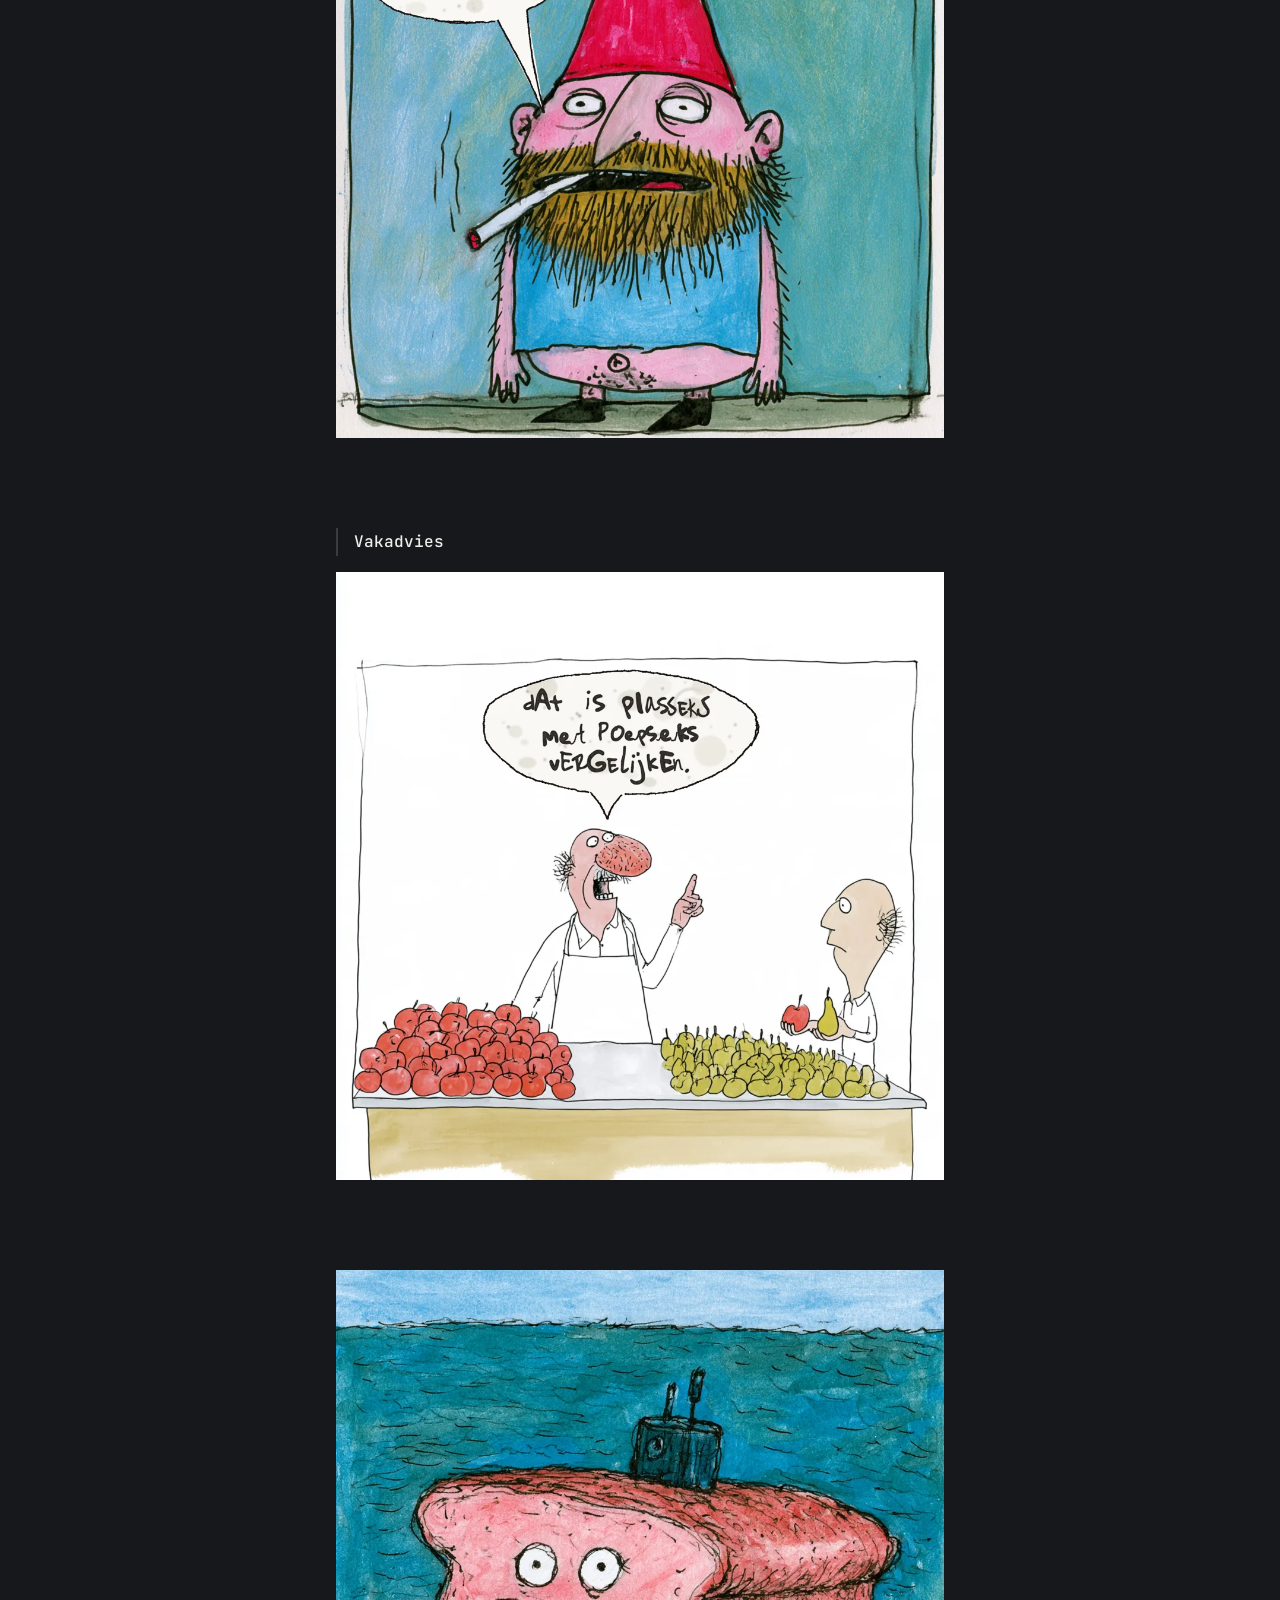
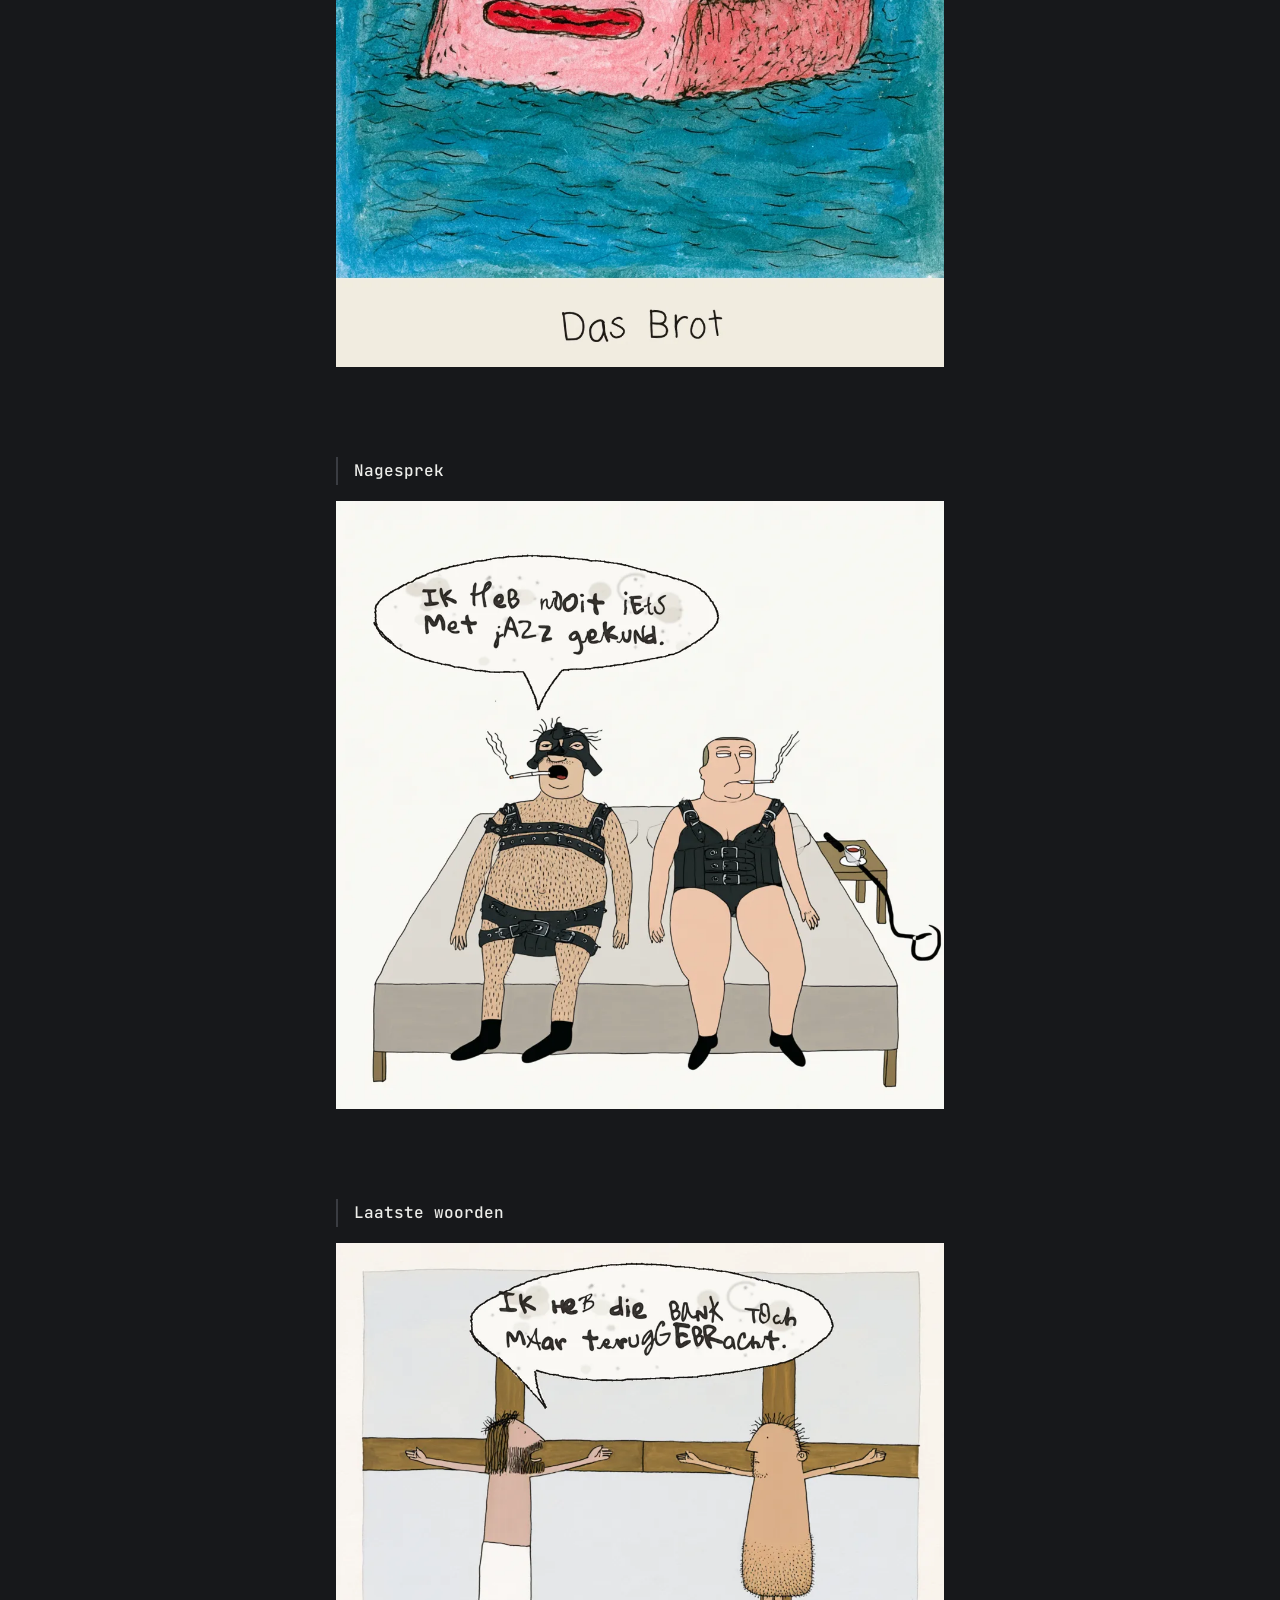
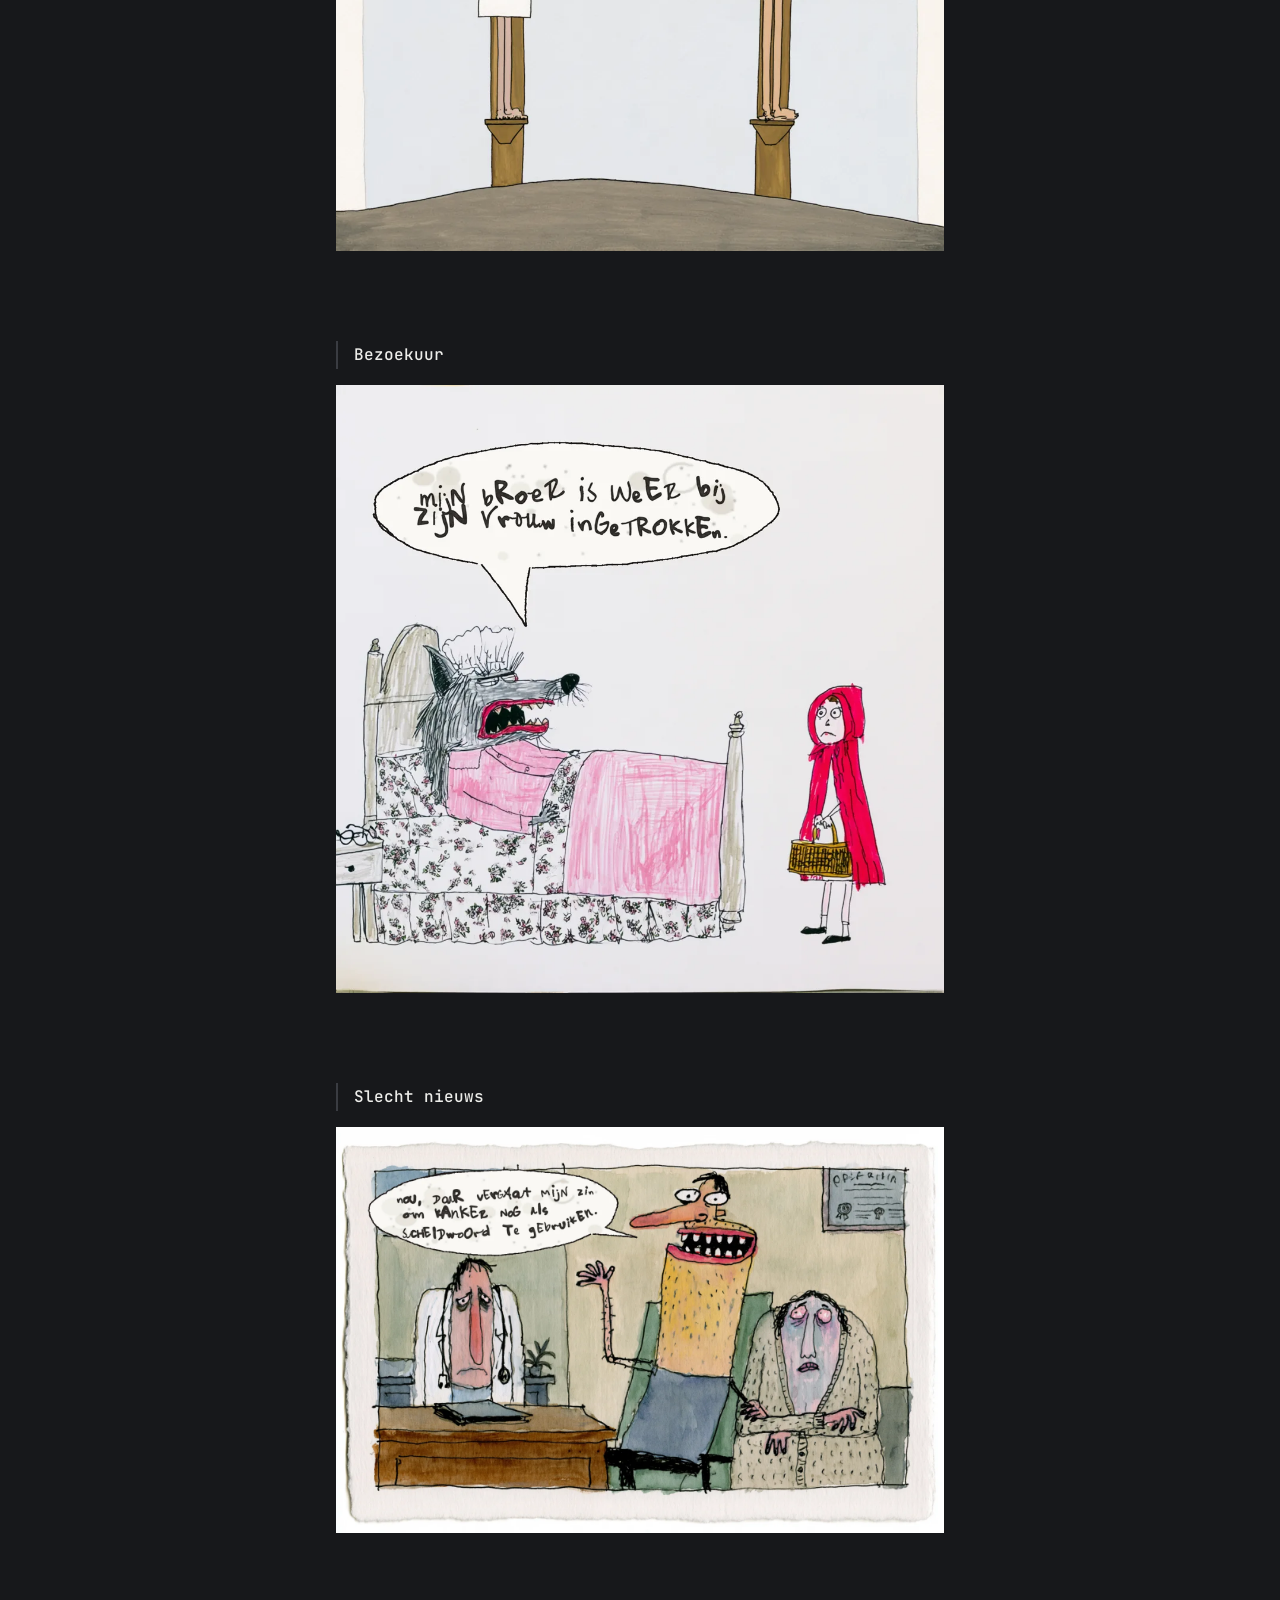
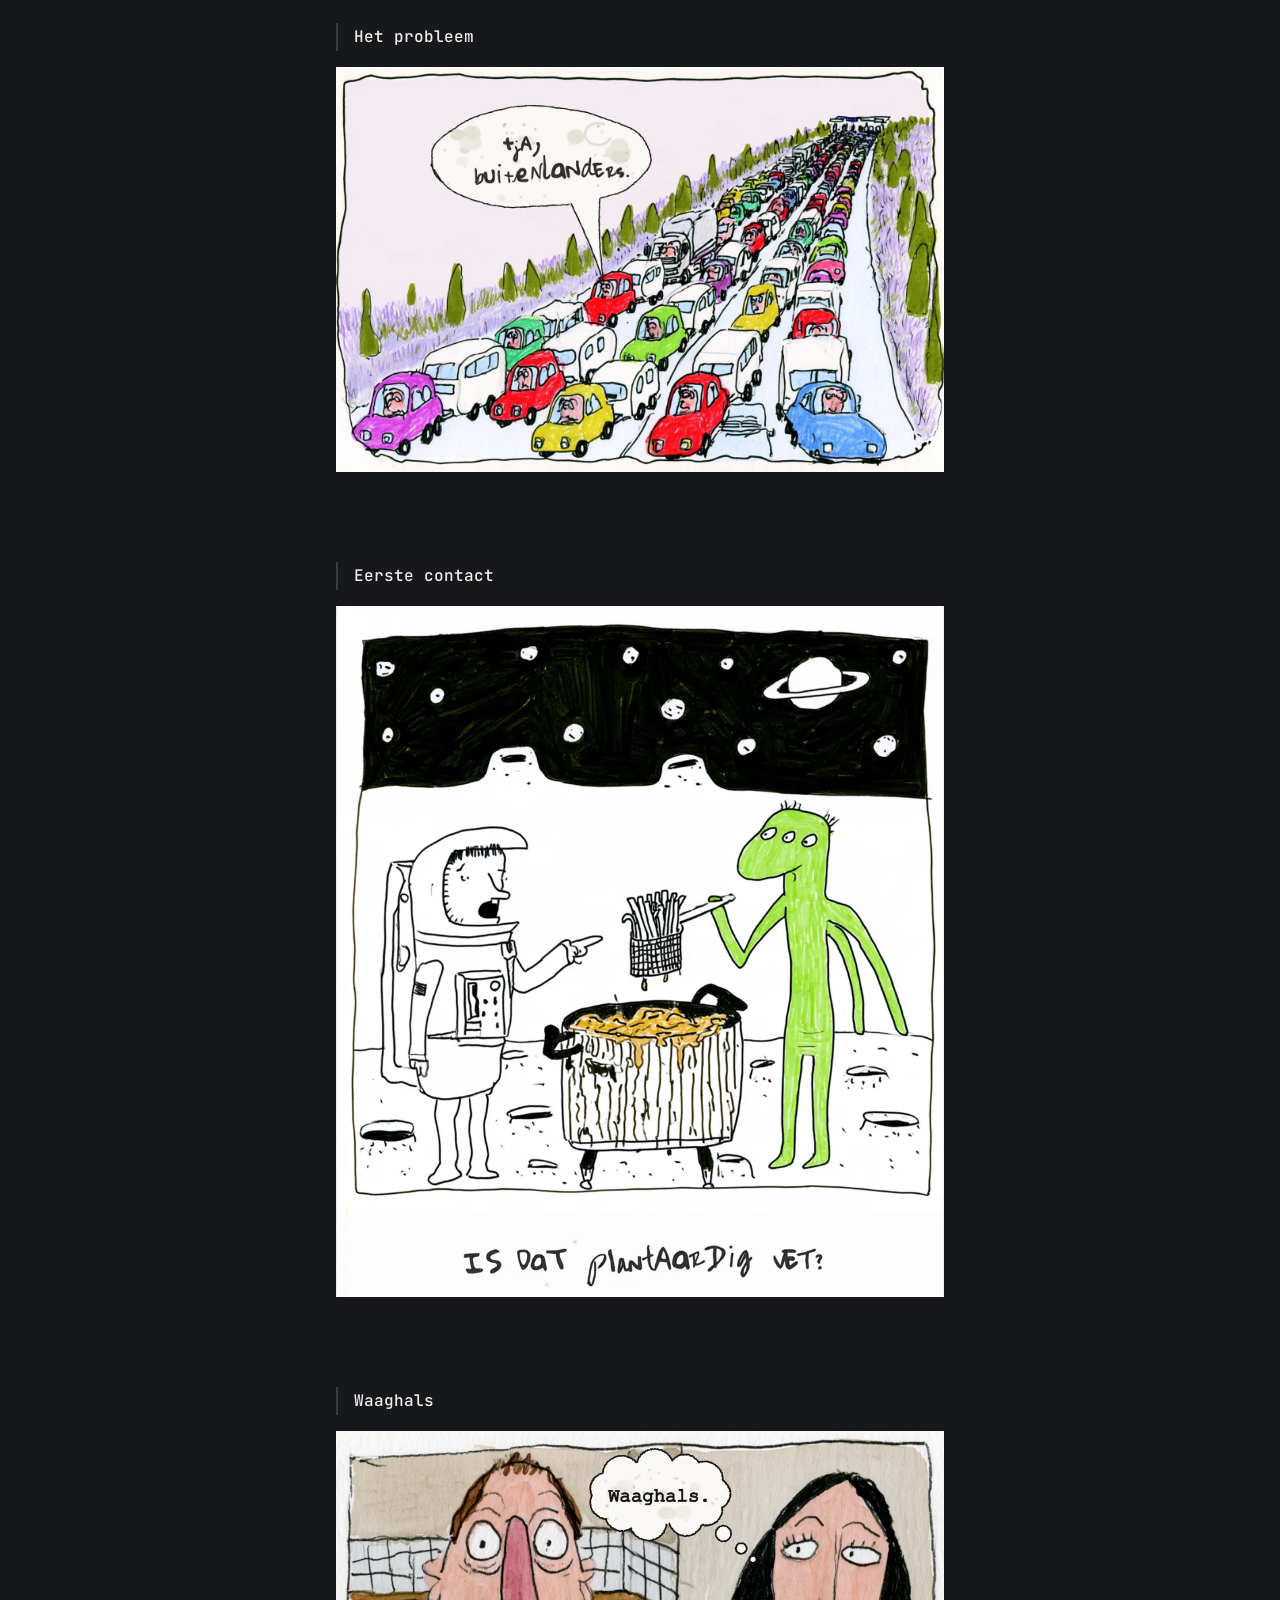
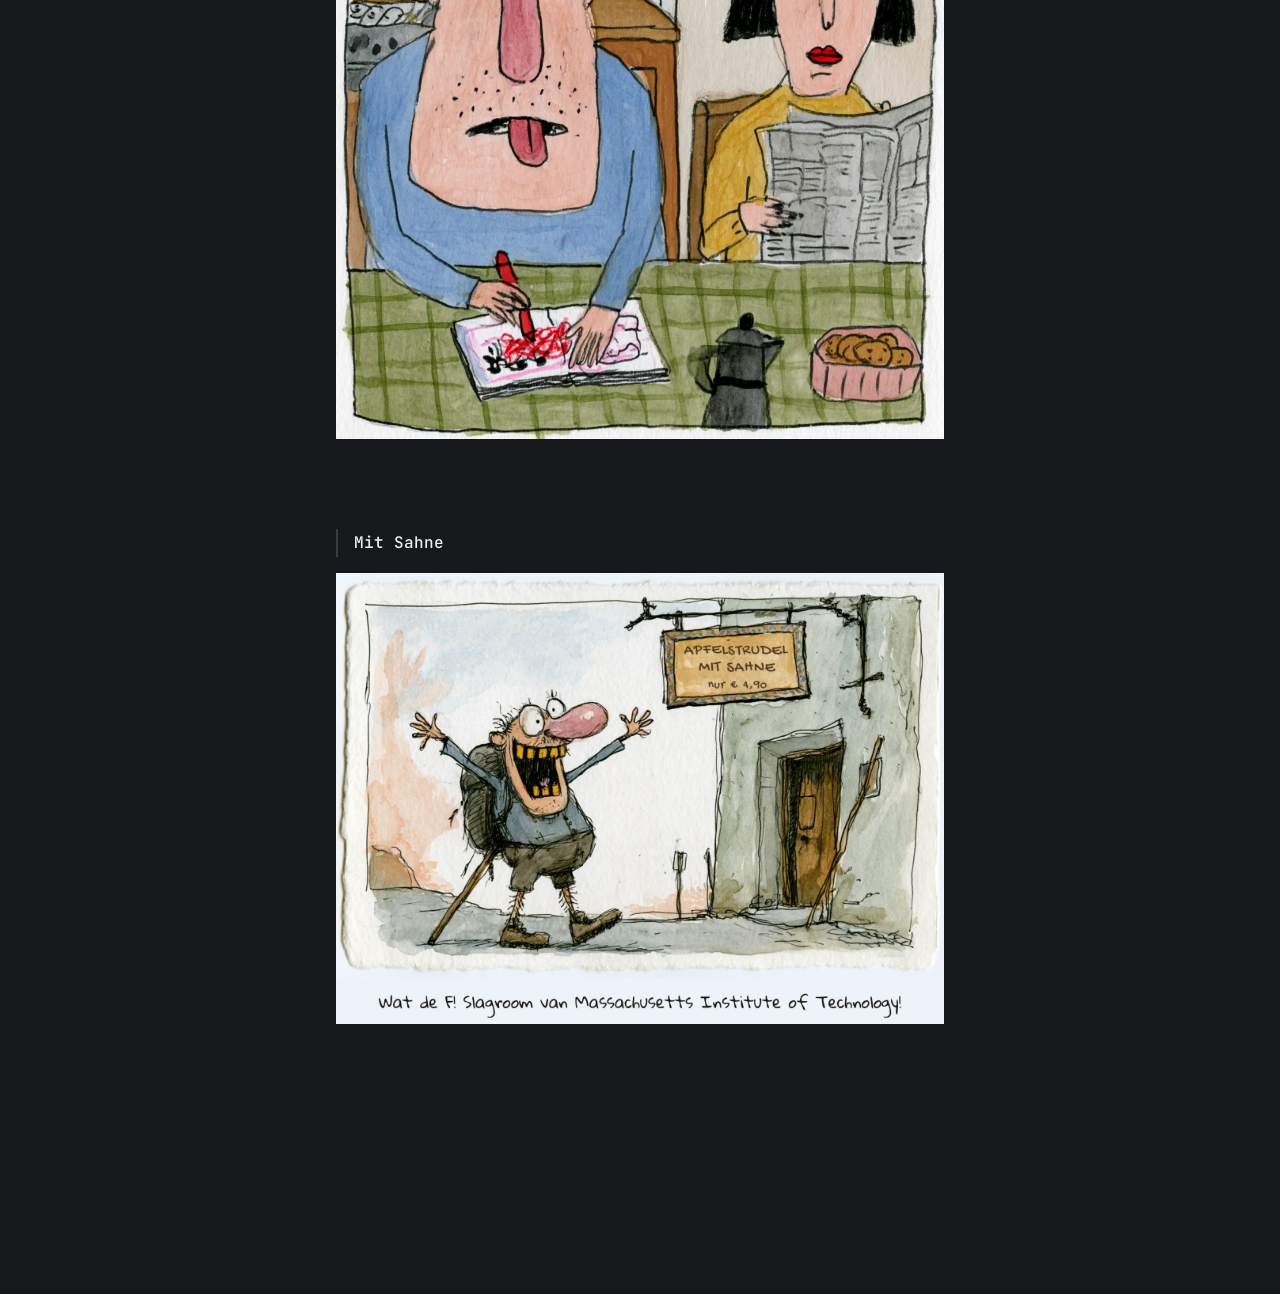
==== commit 3a240c60: "feat: cartoon Mit Sahne" ====
--- a/docs/cartoons/index.html
+++ b/docs/cartoons/index.html
@@ -112,6 +112,12 @@
       <img src="media/waaghals.webp" width="1024" height="1024" loading="lazy"
            alt="Een man met een grote roze neus zit aan de keukentafel met zijn tong uit zijn mond een kleurplaat in te kleuren met een rood krijtje. Naast hem zit zijn vrouw achter de krant. Ze denkt: waaghals.">
     </section>
+
+    <section class="cartoon">
+      <h2>Mit Sahne</h2>
+      <img src="media/mit-sahne.webp" width="1536" height="1139" loading="lazy"
+           alt="Een tekening in inkt en waterverf: een lelijke wandelaar met rugzak, wandelstok, korte broek en een grote roze neus staat voor een herberg en gooit zijn armen juichend omhoog. Boven de deur hangt een bord: Apfelstrudel mit Sahne, nur 4,90 euro. Onderschrift: wat de F! Slagroom van Massachusetts Institute of Technology!">
+    </section>
   </main>
 
   <script src="../pixels.js"></script>
